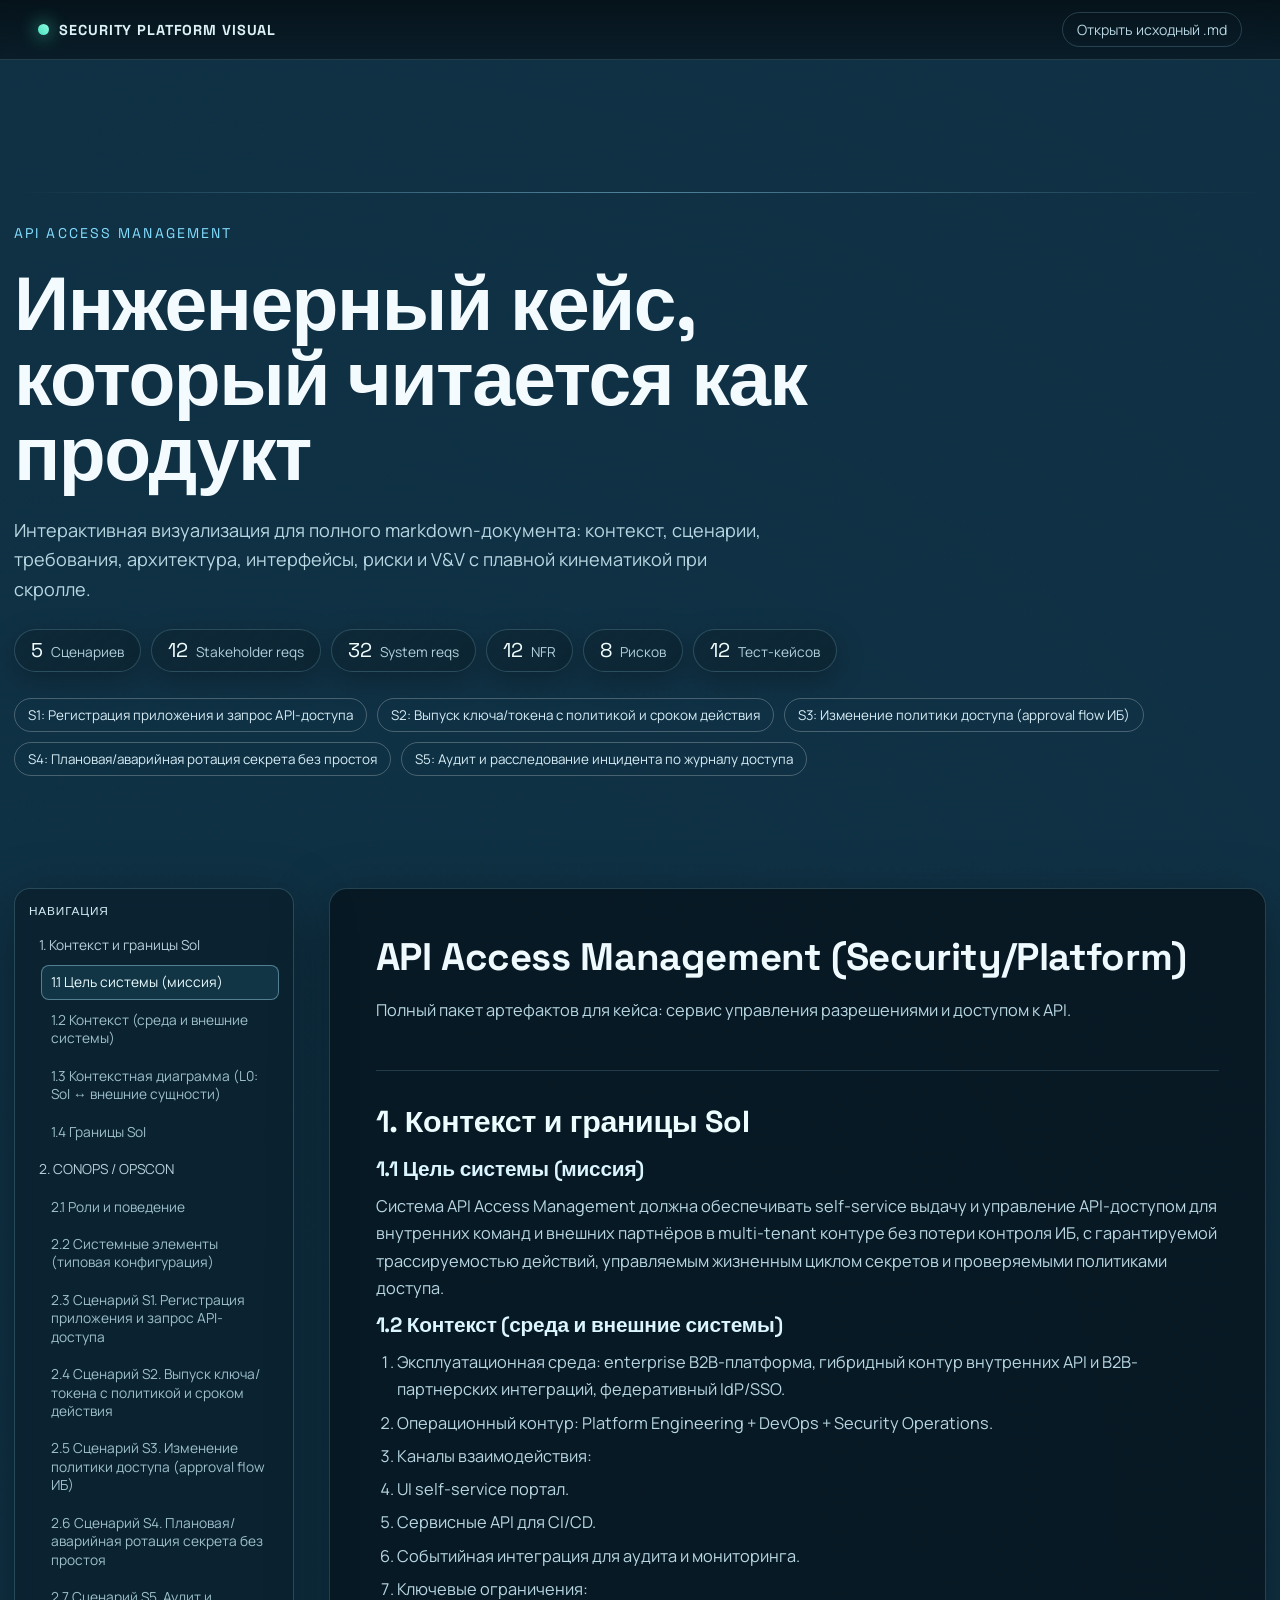
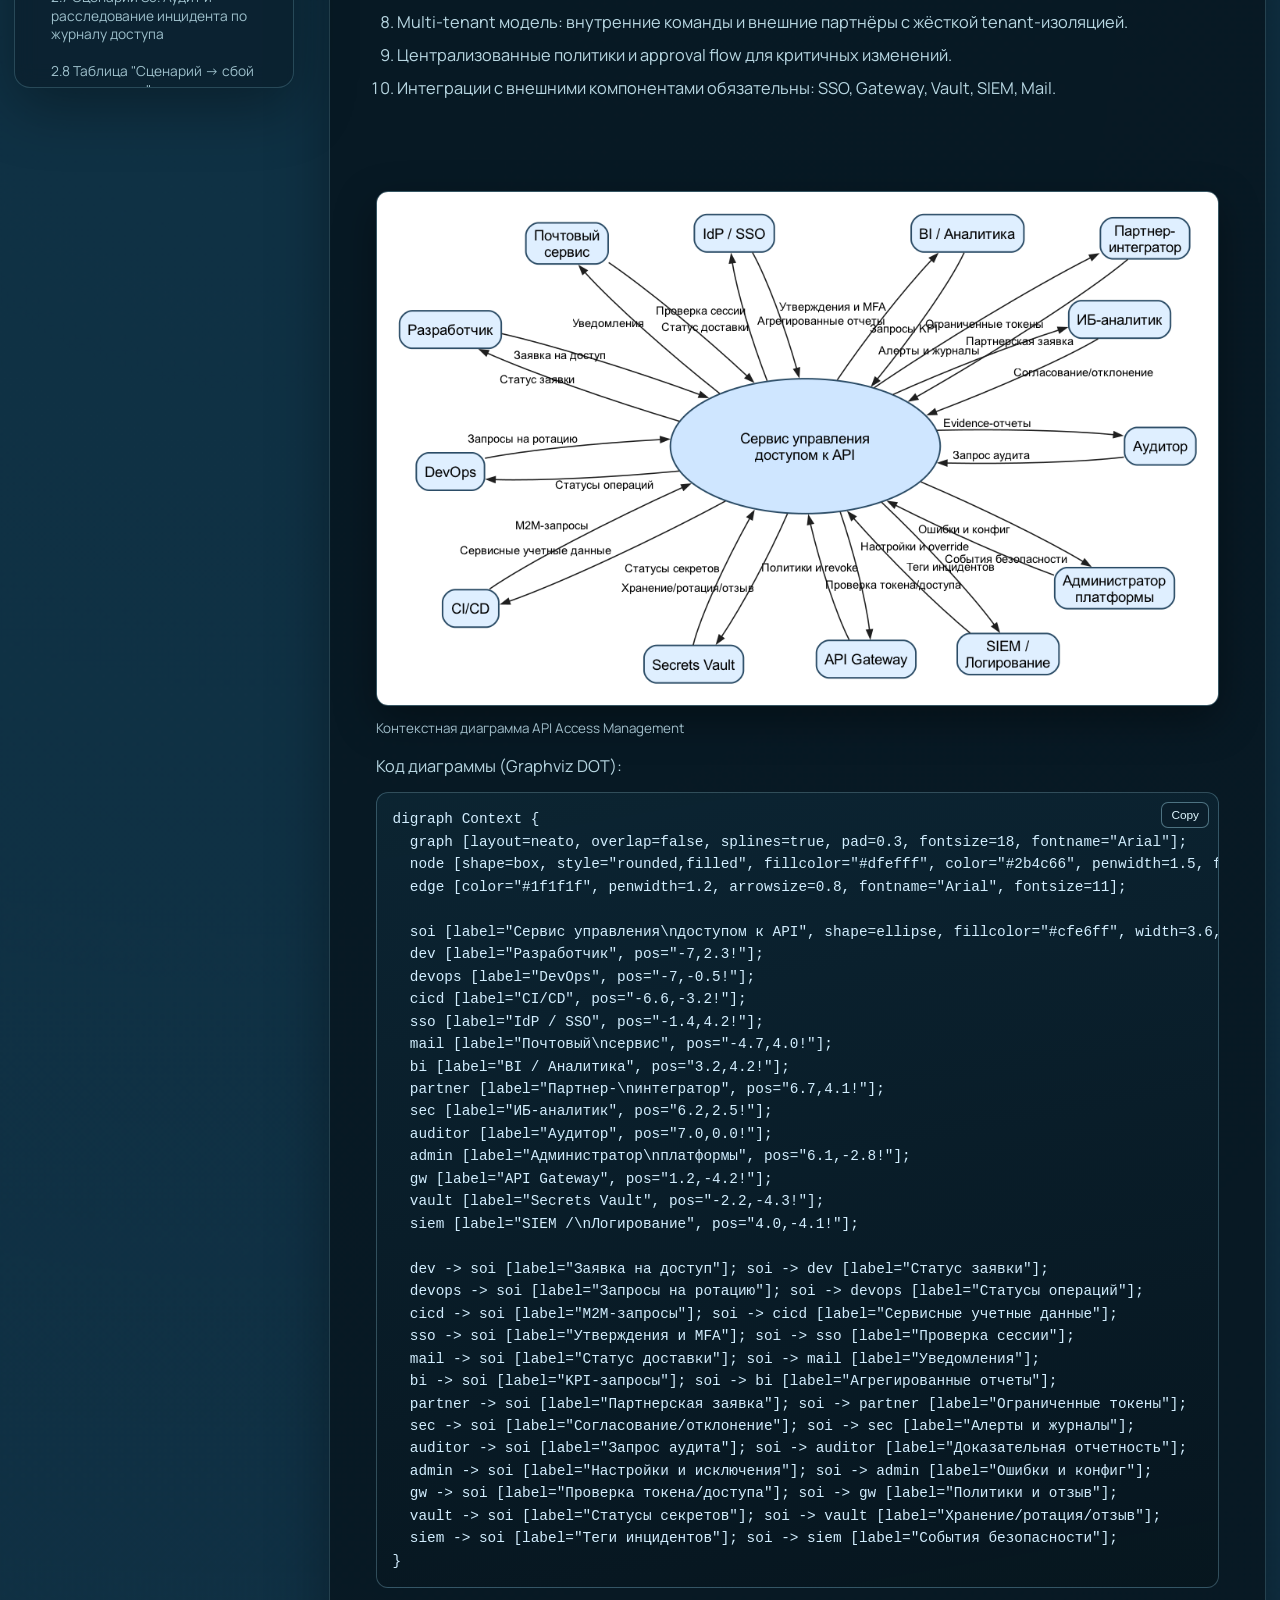
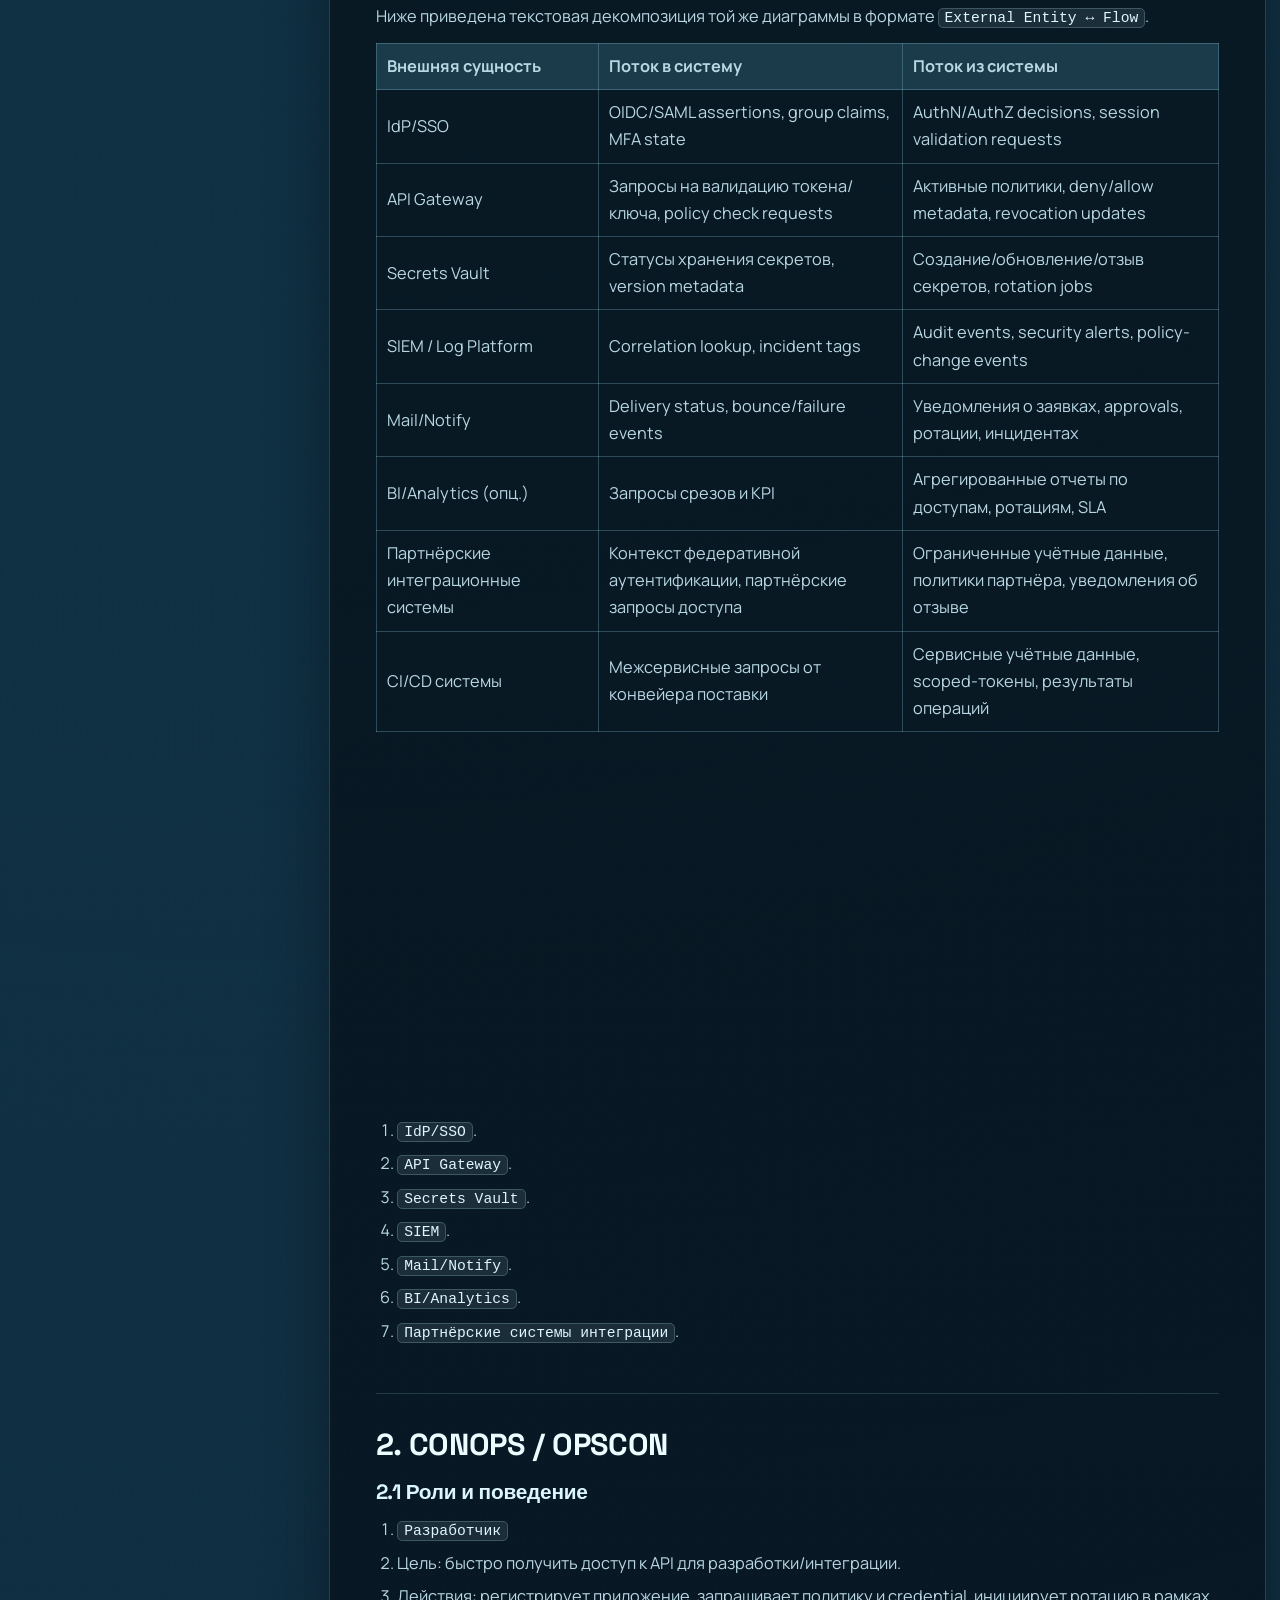
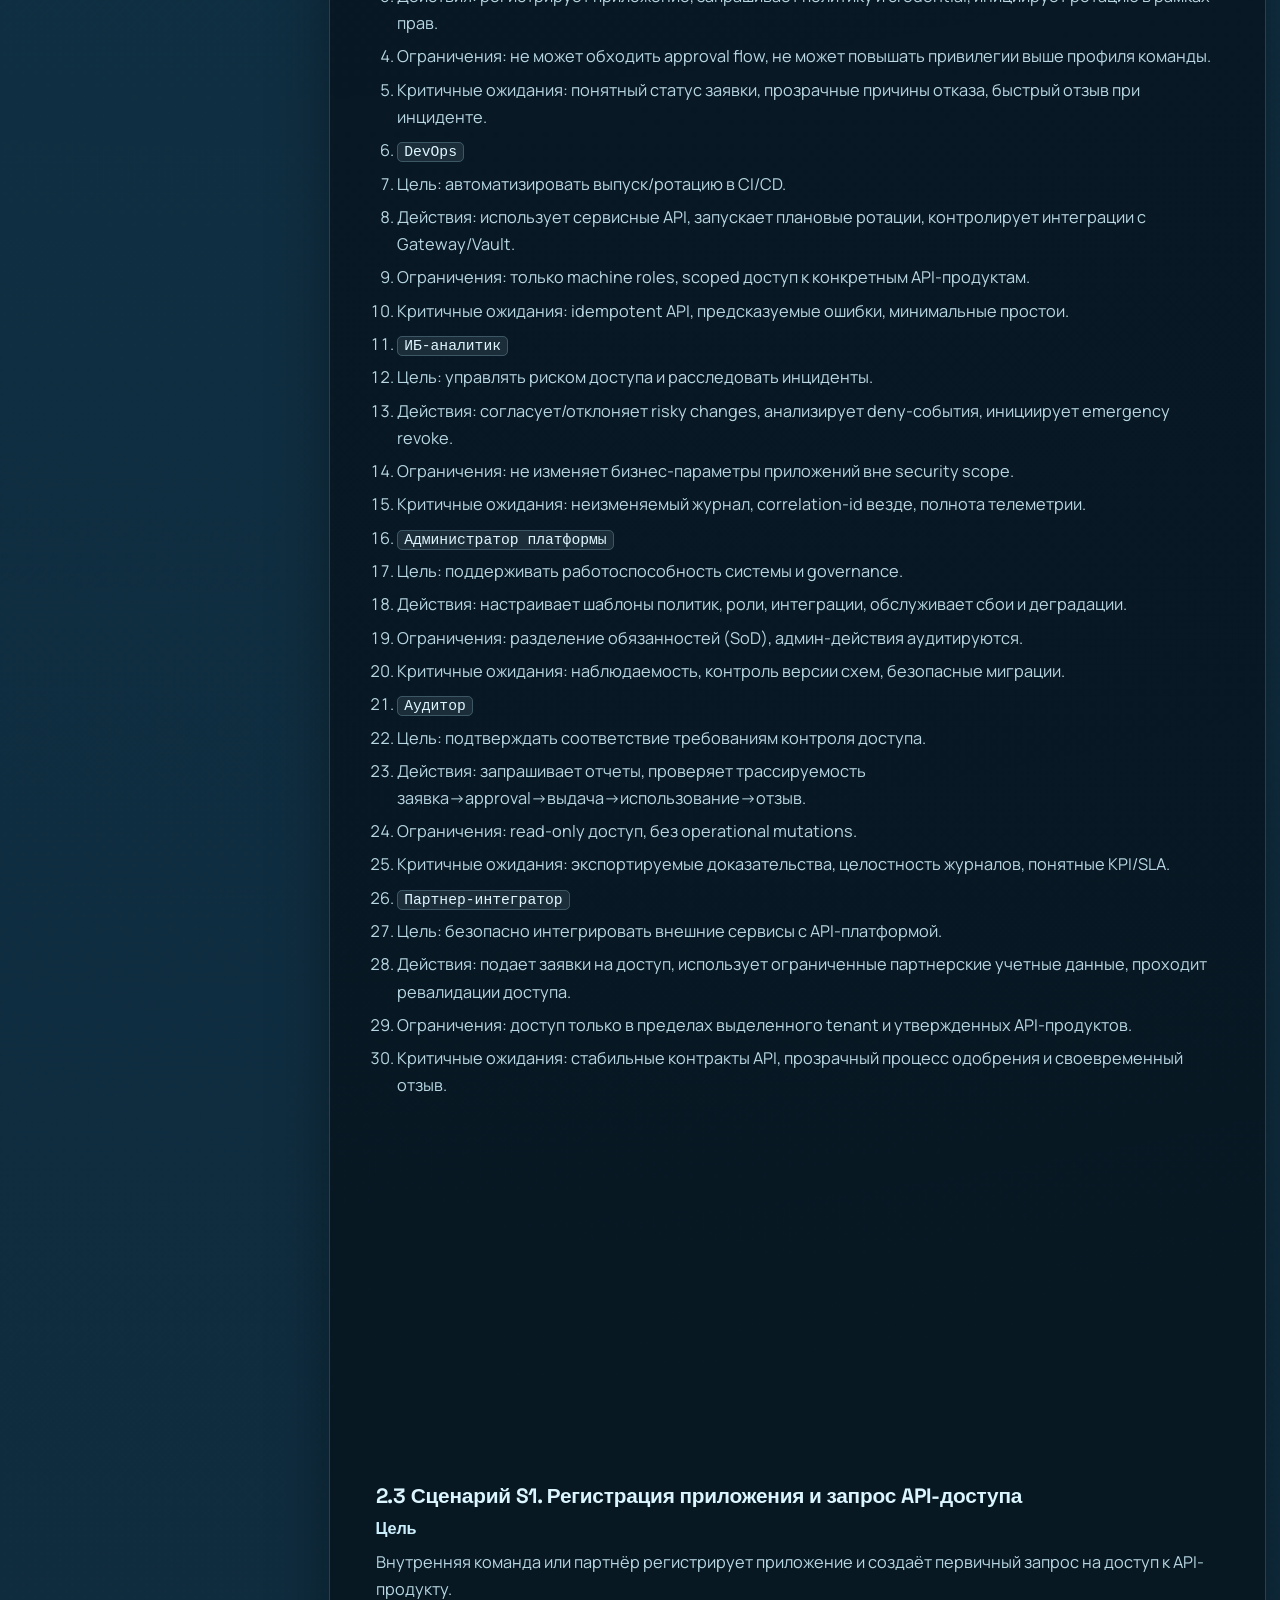
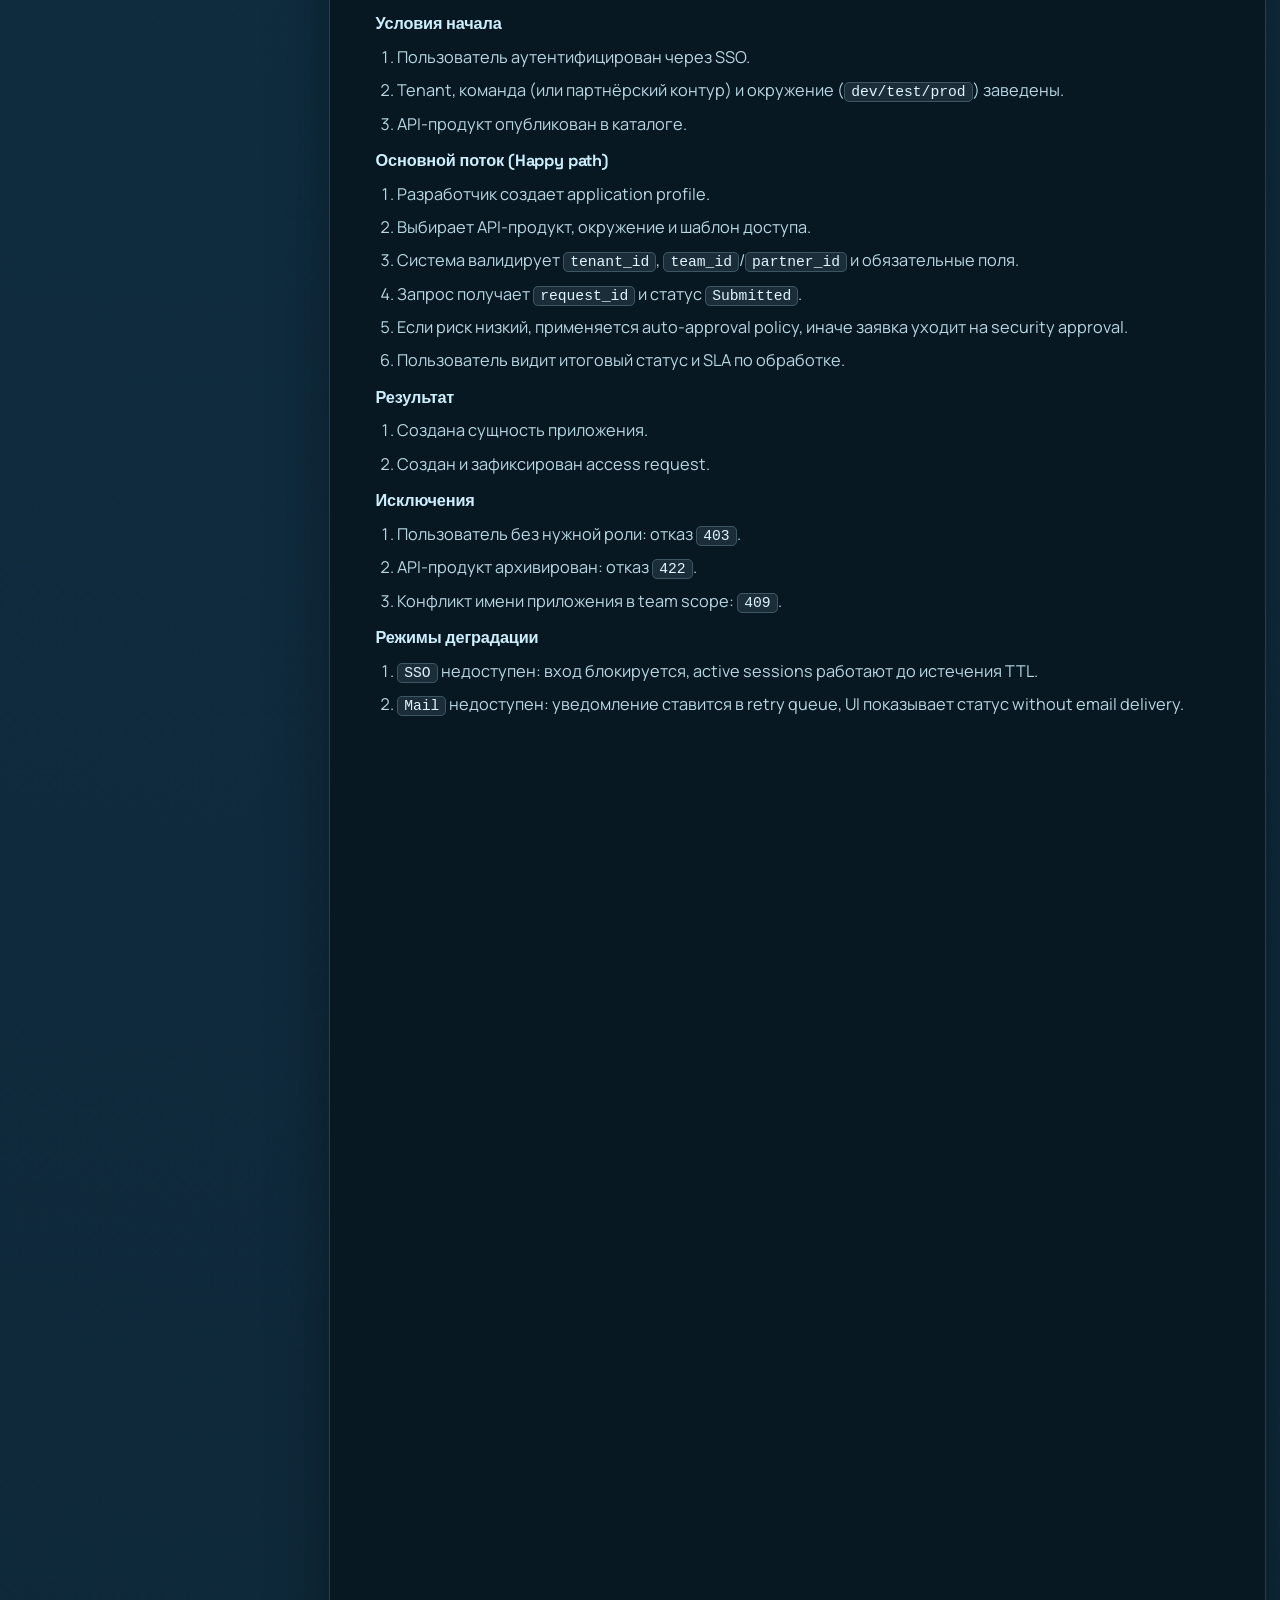
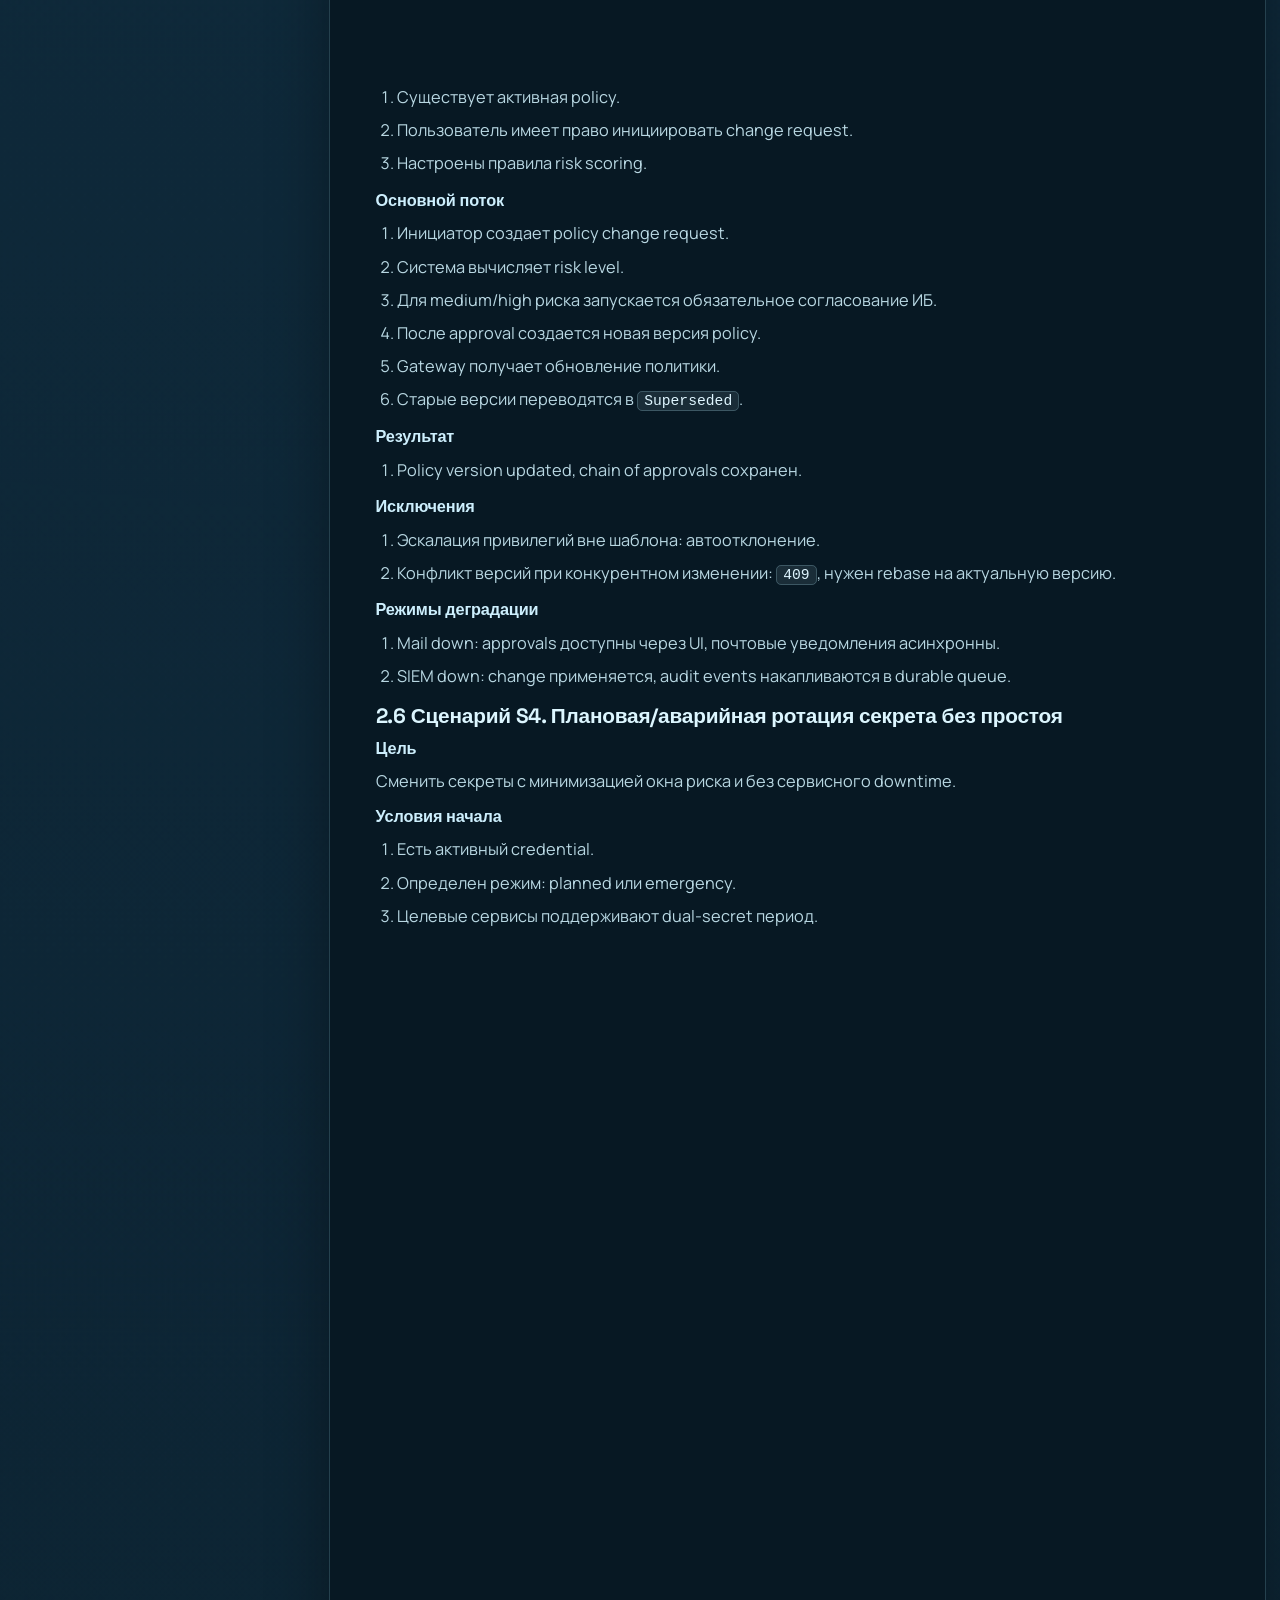
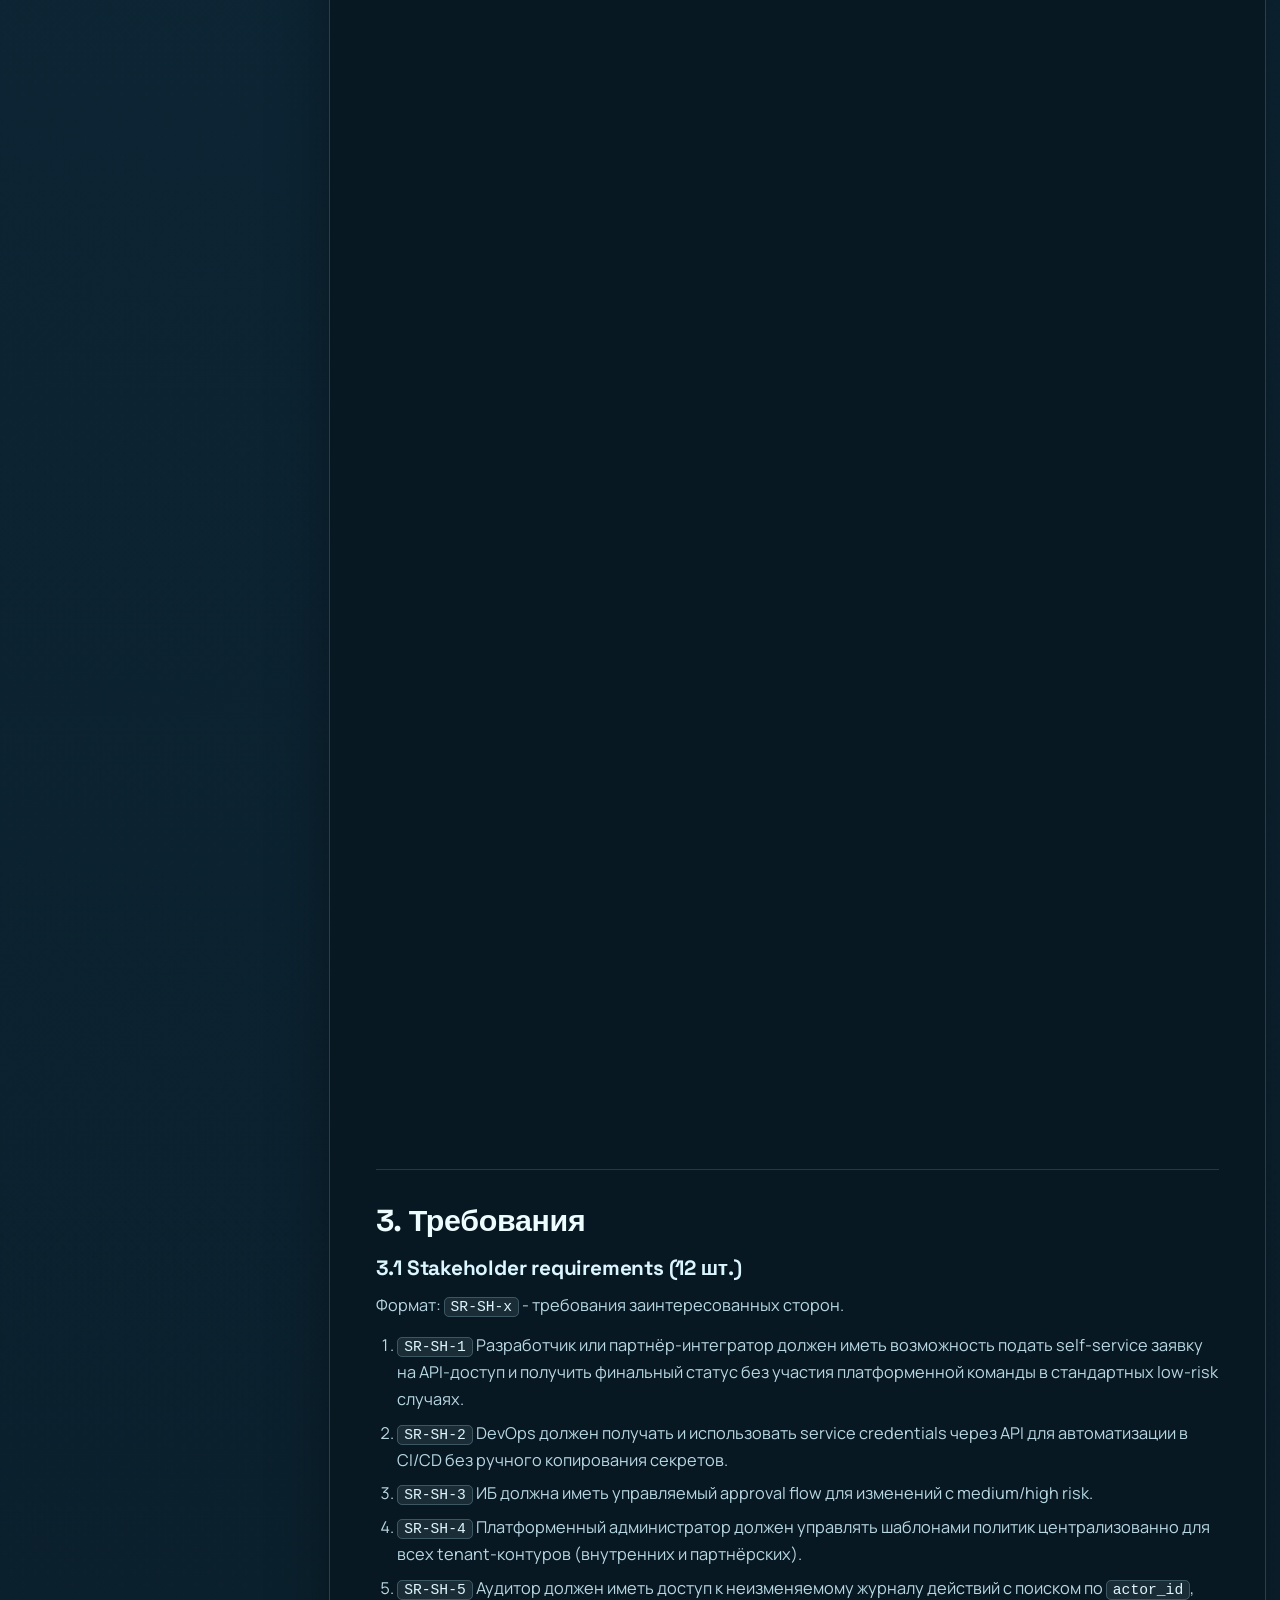
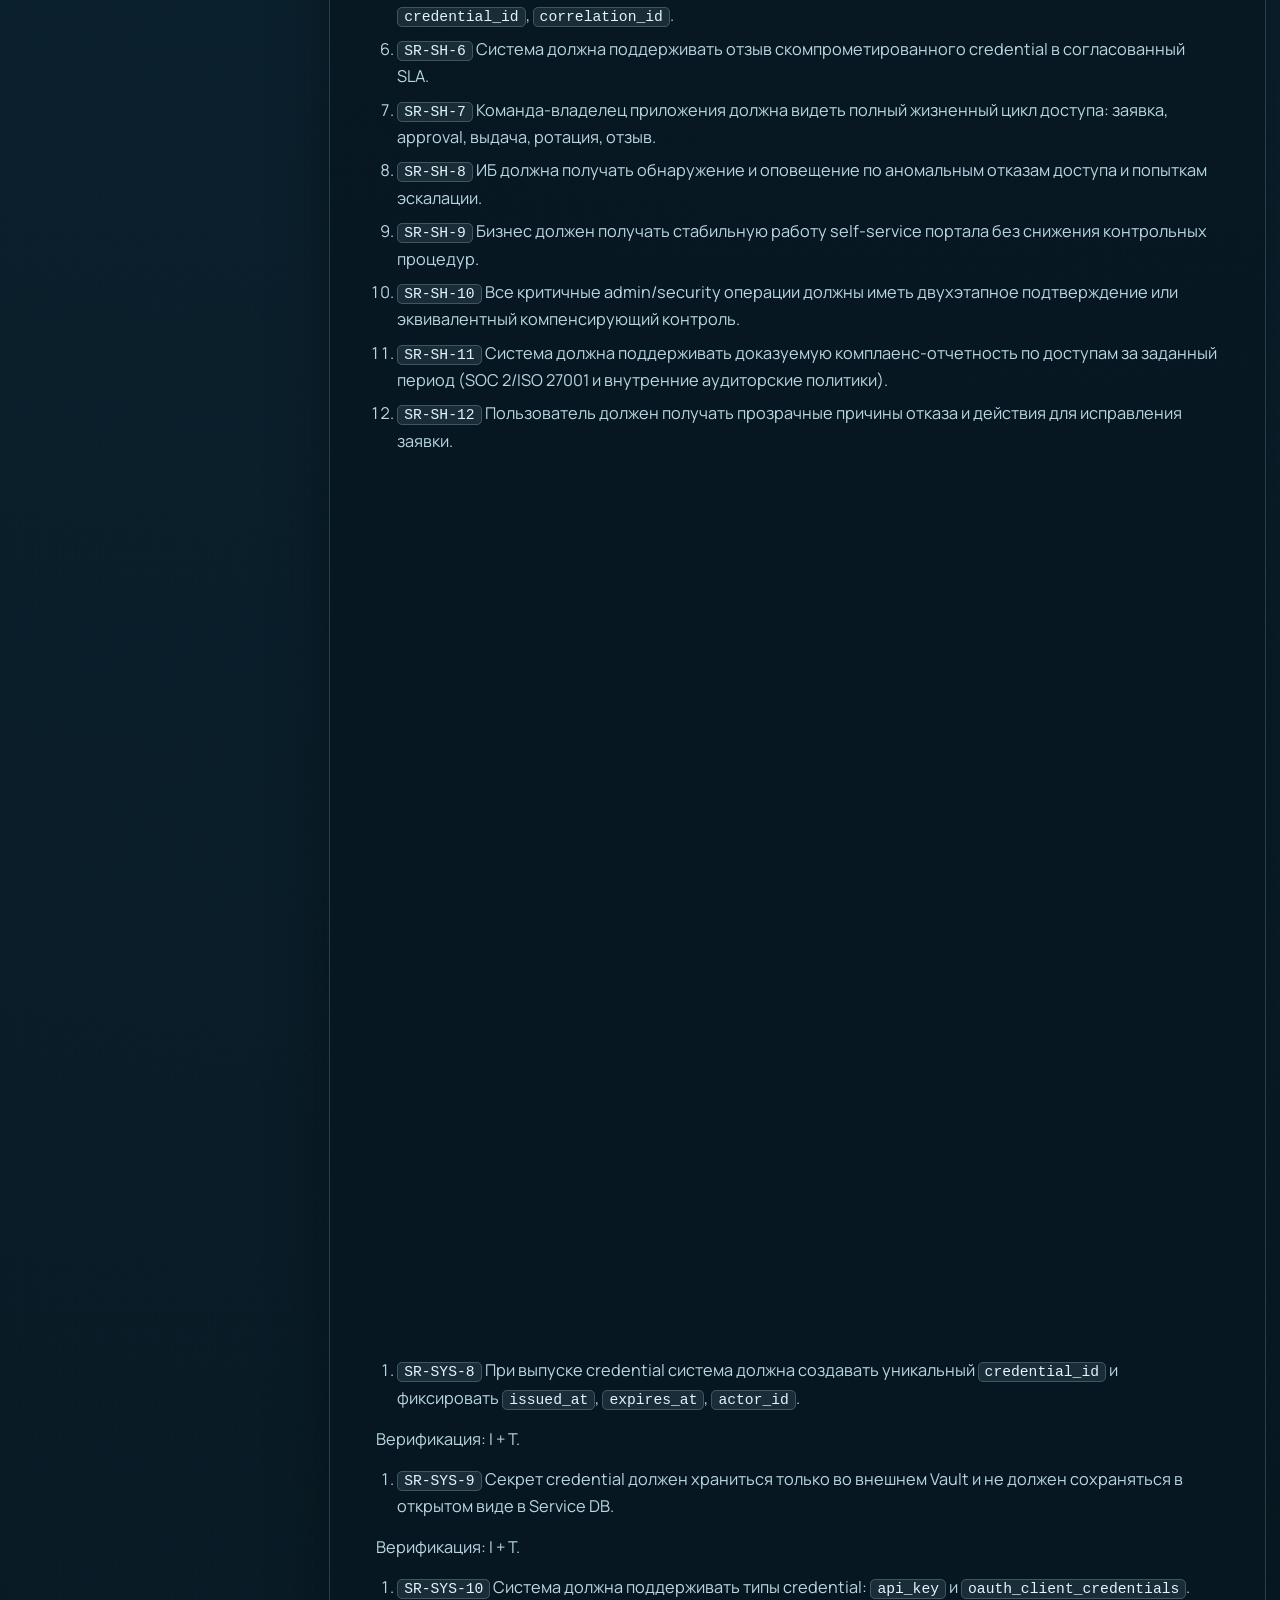
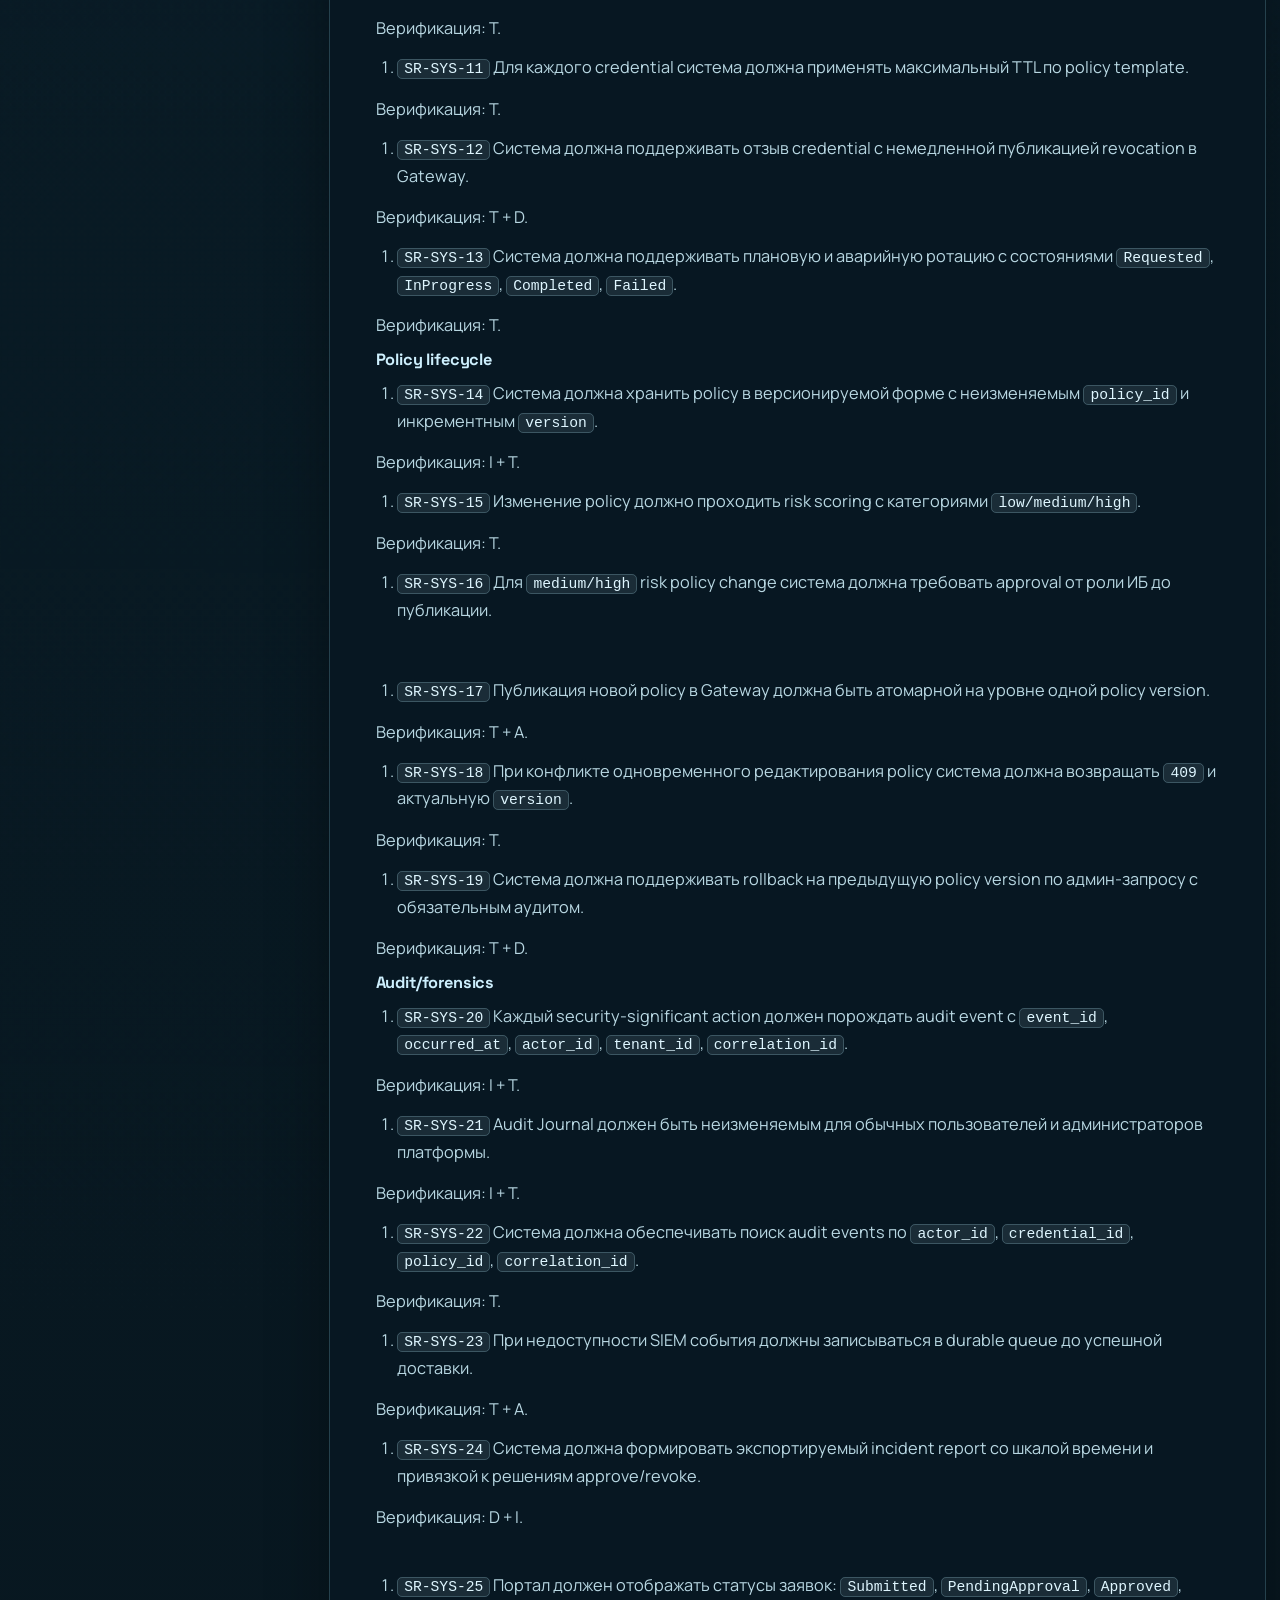
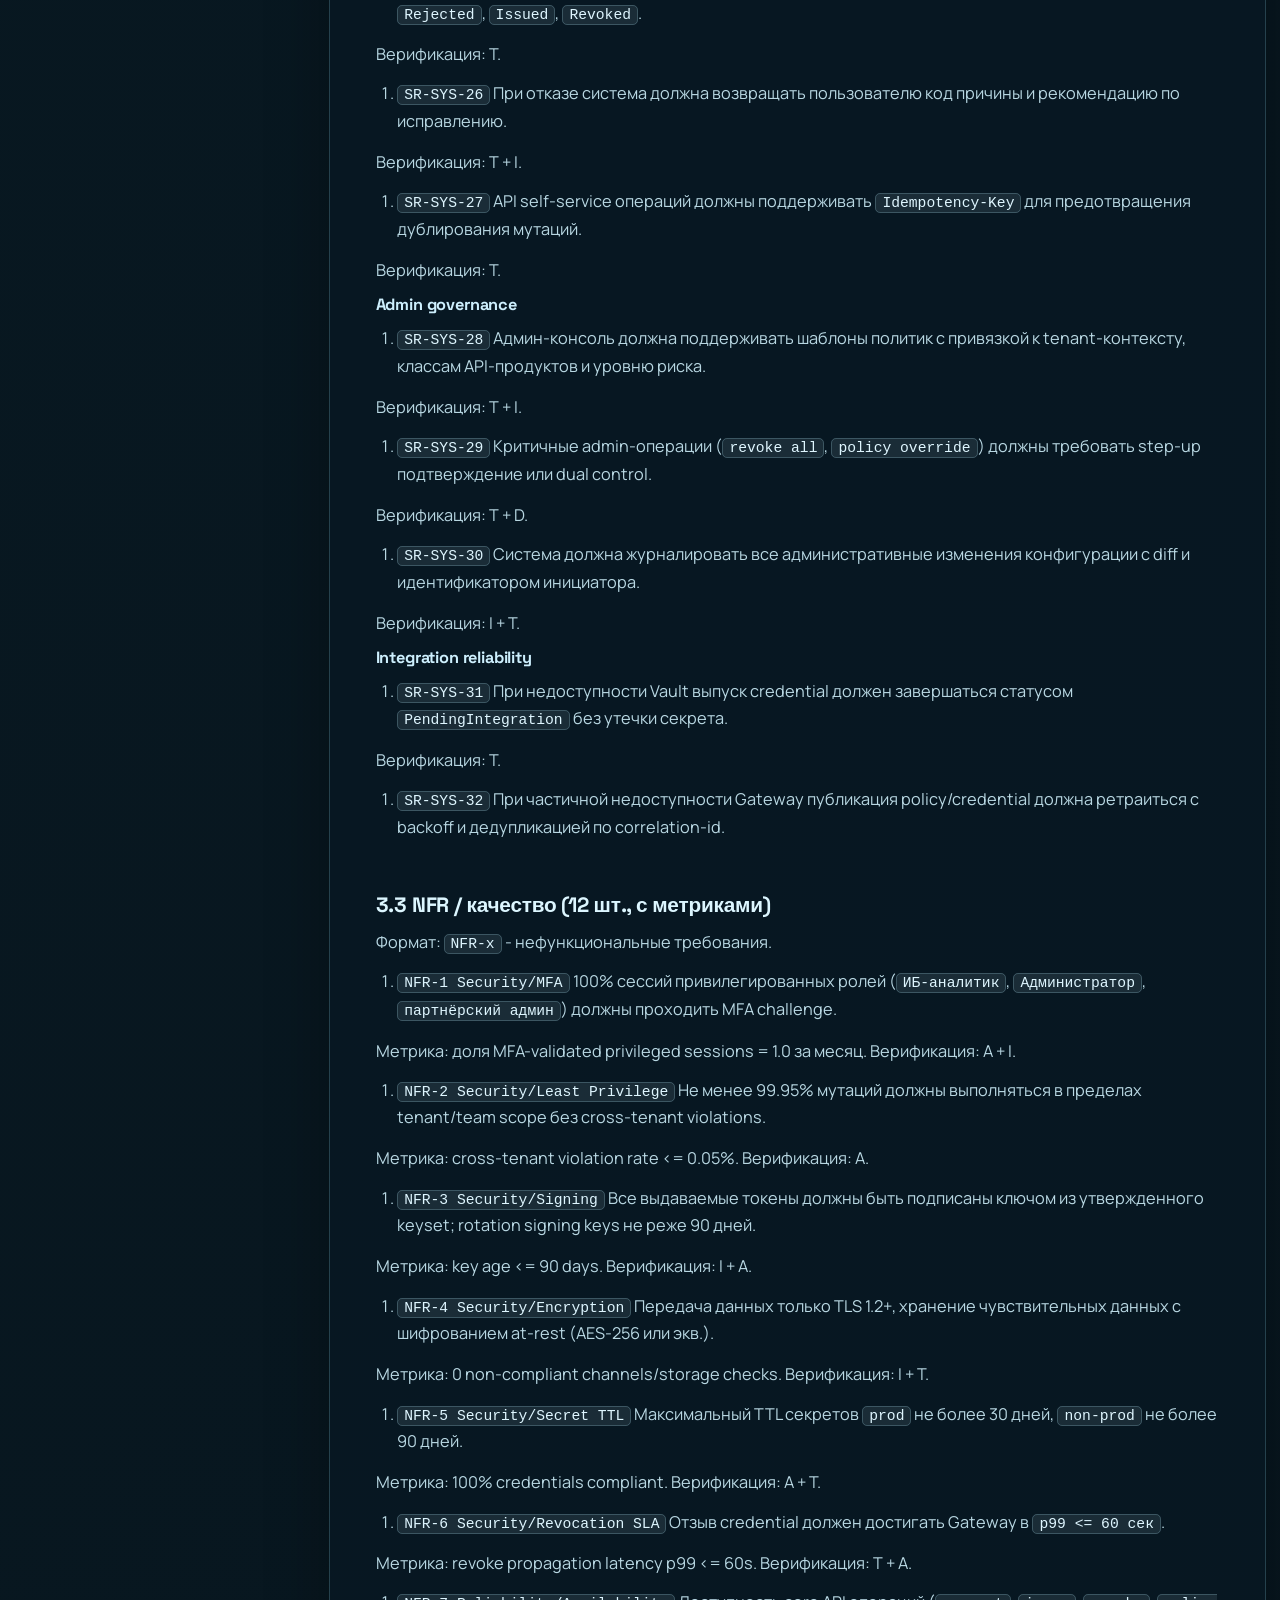
==== visualization/index.html @ db6e8b6d "Add animated visualization page" ====
<!doctype html>
<html lang="ru">
  <head>
    <meta charset="UTF-8" />
    <meta name="viewport" content="width=device-width, initial-scale=1.0" />
    <title>API Access Management - Visual Case</title>
    <meta
      name="description"
      content="Визуальная интерактивная версия кейса API Access Management с анимациями и структурированной навигацией."
    />
    <link rel="preconnect" href="https://fonts.googleapis.com" />
    <link rel="preconnect" href="https://fonts.gstatic.com" crossorigin />
    <link
      href="https://fonts.googleapis.com/css2?family=Manrope:wght@400;500;700;800&family=Space+Grotesk:wght@500;700&display=swap"
      rel="stylesheet"
    />
    <link rel="stylesheet" href="./styles.css" />
  </head>
  <body>
    <div class="ambient ambient-a" aria-hidden="true"></div>
    <div class="ambient ambient-b" aria-hidden="true"></div>
    <div class="grain" aria-hidden="true"></div>

    <header class="topbar">
      <div class="topbar-brand">
        <span class="brand-dot"></span>
        <span class="brand-label">Security Platform Visual</span>
      </div>
      <a class="topbar-link" href="../API_Access_Management_Case.md" target="_blank" rel="noreferrer">Открыть исходный .md</a>
    </header>

    <div class="progress-wrap" aria-hidden="true">
      <div id="scroll-progress"></div>
    </div>

    <main>
      <section class="hero">
        <p class="hero-eyebrow">API Access Management</p>
        <h1>Инженерный кейс, который читается как продукт</h1>
        <p class="hero-copy">
          Интерактивная визуализация для полного markdown-документа: контекст, сценарии, требования, архитектура,
          интерфейсы, риски и V&V с плавной кинематикой при скролле.
        </p>
        <div id="metric-strip" class="metric-strip" aria-label="Метрики кейса"></div>
        <div id="scenario-rail" class="scenario-rail" aria-label="Сценарии"></div>
      </section>

      <section class="layout">
        <aside class="toc" aria-label="Оглавление">
          <p class="toc-title">Навигация</p>
          <nav id="toc-items"></nav>
        </aside>
        <article id="doc-content" class="doc-content" aria-live="polite">
          <p class="loading">Загружаю и визуализирую markdown...</p>
        </article>
      </section>
    </main>

    <button id="to-top" class="to-top" type="button" aria-label="Наверх">Наверх</button>

    <script src="./case-markdown.js"></script>
    <script src="./app.js"></script>
  </body>
</html>
---- visualization/styles.css ----
:root {
  --bg: #071219;
  --bg-soft: #0d1f2c;
  --surface: rgba(11, 30, 42, 0.72);
  --surface-strong: rgba(8, 24, 34, 0.94);
  --line: rgba(147, 212, 230, 0.22);
  --line-strong: rgba(147, 212, 230, 0.45);
  --text: #f4fbff;
  --text-soft: #b8d7e2;
  --accent: #45e1bd;
  --accent-warm: #ff9f5a;
  --danger: #ff7878;
  --radius: 16px;
  --shadow: 0 18px 60px rgba(0, 0, 0, 0.35);
}

* {
  box-sizing: border-box;
}

html,
body {
  margin: 0;
  min-height: 100%;
  color: var(--text);
  background: radial-gradient(circle at 20% 5%, #0f3144 0%, transparent 42%),
    radial-gradient(circle at 78% 2%, #17324b 0%, transparent 40%),
    linear-gradient(135deg, #061017, #081821 40%, #071119 100%);
  font-family: "Manrope", sans-serif;
  scroll-behavior: smooth;
}

body {
  position: relative;
  overflow-x: hidden;
}

a {
  color: inherit;
}

.ambient {
  position: fixed;
  border-radius: 50%;
  filter: blur(65px);
  pointer-events: none;
  z-index: -3;
  opacity: 0.7;
}

.ambient-a {
  width: 42vw;
  height: 42vw;
  min-width: 320px;
  min-height: 320px;
  background: #2f7ea0;
  top: -12vw;
  left: -10vw;
  animation: driftA 17s ease-in-out infinite alternate;
}

.ambient-b {
  width: 38vw;
  height: 38vw;
  min-width: 280px;
  min-height: 280px;
  background: #1f8a78;
  right: -8vw;
  bottom: -14vw;
  animation: driftB 22s ease-in-out infinite alternate;
}

@keyframes driftA {
  0% {
    transform: translate3d(0, 0, 0) scale(1);
  }
  100% {
    transform: translate3d(10vw, 4vh, 0) scale(1.2);
  }
}

@keyframes driftB {
  0% {
    transform: translate3d(0, 0, 0) scale(1.02);
  }
  100% {
    transform: translate3d(-7vw, -5vh, 0) scale(1.24);
  }
}

.grain {
  position: fixed;
  inset: 0;
  background-image: radial-gradient(rgba(255, 255, 255, 0.055) 0.7px, transparent 0.7px);
  background-size: 4px 4px;
  opacity: 0.26;
  mix-blend-mode: soft-light;
  pointer-events: none;
  z-index: -1;
}

.topbar {
  position: sticky;
  top: 0;
  z-index: 20;
  display: flex;
  align-items: center;
  justify-content: space-between;
  gap: 12px;
  padding: 12px clamp(16px, 3vw, 40px);
  backdrop-filter: blur(10px);
  background: linear-gradient(180deg, rgba(5, 15, 21, 0.88), rgba(5, 15, 21, 0.58));
  border-bottom: 1px solid var(--line);
}

.topbar-brand {
  display: flex;
  align-items: center;
  gap: 10px;
  min-width: 0;
}

.brand-dot {
  width: 11px;
  height: 11px;
  border-radius: 999px;
  background: linear-gradient(45deg, var(--accent), #94fce2);
  box-shadow: 0 0 18px rgba(69, 225, 189, 0.95);
}

.brand-label {
  font-family: "Space Grotesk", sans-serif;
  font-weight: 700;
  letter-spacing: 0.06em;
  text-transform: uppercase;
  color: #dcf2f7;
  font-size: 0.9rem;
}

.topbar-link {
  font-size: 0.88rem;
  color: var(--text-soft);
  text-decoration: none;
  border: 1px solid var(--line);
  border-radius: 999px;
  padding: 7px 14px;
  transition: border-color 160ms ease, color 160ms ease, transform 160ms ease;
}

.topbar-link:hover {
  border-color: var(--line-strong);
  color: #e7f8ff;
  transform: translateY(-1px);
}

.progress-wrap {
  position: fixed;
  top: 0;
  left: 0;
  width: 100%;
  height: 3px;
  z-index: 40;
}

#scroll-progress {
  width: 0;
  height: 100%;
  background: linear-gradient(90deg, #62d8ff, var(--accent), var(--accent-warm));
  box-shadow: 0 0 16px rgba(69, 225, 189, 0.6);
  transition: width 80ms linear;
}

main {
  width: min(1320px, calc(100% - 28px));
  margin: 0 auto;
  padding-bottom: 110px;
}

.hero {
  position: relative;
  min-height: min(92vh, 940px);
  display: grid;
  align-content: center;
  gap: 24px;
  padding: clamp(56px, 9vw, 108px) 0 56px;
}

.hero::after {
  content: "";
  position: absolute;
  inset: 16% 0 auto;
  height: 1px;
  background: linear-gradient(90deg, transparent, rgba(133, 201, 227, 0.55), transparent);
}

.hero-eyebrow {
  margin: 0;
  font-family: "Space Grotesk", sans-serif;
  letter-spacing: 0.15em;
  text-transform: uppercase;
  color: #83ddff;
  font-size: 0.88rem;
  opacity: 0;
  transform: translateY(24px);
  animation: riseIn 0.6s ease 0.06s forwards;
}

.hero h1 {
  margin: 0;
  max-width: 19ch;
  font-family: "Space Grotesk", sans-serif;
  font-size: clamp(2.3rem, 6vw, 5.4rem);
  line-height: 0.98;
  letter-spacing: -0.02em;
  opacity: 0;
  transform: translateY(26px);
  animation: riseIn 0.75s cubic-bezier(0.2, 0.75, 0.2, 1) 0.12s forwards;
}

.hero-copy {
  margin: 0;
  max-width: 68ch;
  color: var(--text-soft);
  line-height: 1.65;
  font-size: clamp(1rem, 1.9vw, 1.13rem);
  opacity: 0;
  transform: translateY(20px);
  animation: riseIn 0.7s ease 0.22s forwards;
}

@keyframes riseIn {
  to {
    opacity: 1;
    transform: translateY(0);
  }
}

.metric-strip {
  display: flex;
  flex-wrap: wrap;
  gap: 10px;
  opacity: 0;
  transform: translateY(16px);
  animation: riseIn 0.6s ease 0.34s forwards;
}

.metric {
  display: flex;
  align-items: baseline;
  gap: 8px;
  background: linear-gradient(140deg, rgba(13, 37, 51, 0.72), rgba(11, 29, 39, 0.55));
  border: 1px solid var(--line);
  border-radius: 999px;
  padding: 10px 16px;
  box-shadow: 0 8px 28px rgba(0, 0, 0, 0.25);
}

.metric-value {
  font-family: "Space Grotesk", sans-serif;
  font-size: 1.25rem;
  line-height: 1;
  color: #f1ffff;
}

.metric-label {
  font-size: 0.86rem;
  color: #b2d0dc;
}

.scenario-rail {
  display: flex;
  flex-wrap: wrap;
  gap: 10px;
  margin-top: 2px;
  opacity: 0;
  transform: translateY(15px);
  animation: riseIn 0.65s ease 0.44s forwards;
}

.scenario-pill {
  text-decoration: none;
  border: 1px solid rgba(255, 255, 255, 0.24);
  border-radius: 999px;
  padding: 7px 13px;
  color: #d6edf6;
  font-size: 0.84rem;
  transition: transform 180ms ease, border-color 180ms ease, background 180ms ease;
}

.scenario-pill:hover {
  transform: translateY(-2px);
  border-color: rgba(148, 232, 255, 0.55);
  background: rgba(74, 168, 196, 0.2);
}

.layout {
  display: grid;
  grid-template-columns: 280px minmax(0, 1fr);
  gap: clamp(20px, 2.7vw, 36px);
}

.toc {
  position: sticky;
  top: 88px;
  height: fit-content;
  max-height: calc(100vh - 100px);
  overflow: auto;
  padding: 14px 14px 16px;
  border: 1px solid var(--line);
  border-radius: var(--radius);
  background: var(--surface);
  backdrop-filter: blur(11px);
  box-shadow: var(--shadow);
}

.toc::-webkit-scrollbar {
  width: 8px;
}

.toc::-webkit-scrollbar-thumb {
  background: rgba(146, 210, 230, 0.3);
  border-radius: 999px;
}

.toc-title {
  margin: 0 0 10px;
  color: #d4edf5;
  font-family: "Space Grotesk", sans-serif;
  letter-spacing: 0.07em;
  text-transform: uppercase;
  font-size: 0.74rem;
}

#toc-items {
  display: flex;
  flex-direction: column;
  gap: 3px;
}

.toc-link {
  display: block;
  text-decoration: none;
  color: #b7d1db;
  border-radius: 8px;
  padding: 7px 9px;
  line-height: 1.34;
  font-size: 0.86rem;
  border: 1px solid transparent;
  transition: color 140ms ease, background 140ms ease, border-color 140ms ease;
}

.toc-link.depth-3 {
  margin-left: 12px;
  color: #9ec0cc;
}

.toc-link:hover,
.toc-link.active {
  color: #ebfcff;
  border-color: rgba(167, 224, 241, 0.44);
  background: rgba(43, 113, 137, 0.25);
}

.doc-content {
  border: 1px solid var(--line);
  border-radius: calc(var(--radius) + 2px);
  background: var(--surface-strong);
  padding: clamp(18px, 4vw, 46px);
  box-shadow: var(--shadow);
}

.loading {
  margin: 0;
  color: var(--text-soft);
}

.doc-section {
  margin: 0;
  padding: clamp(18px, 3vw, 34px) 0;
  border-top: 1px solid rgba(138, 196, 217, 0.2);
}

.doc-section:first-child {
  border-top: 0;
  padding-top: 0;
}

.doc-content h1,
.doc-content h2,
.doc-content h3,
.doc-content h4 {
  font-family: "Space Grotesk", sans-serif;
  line-height: 1.15;
  letter-spacing: -0.01em;
  margin-top: 0;
  scroll-margin-top: 88px;
}

.doc-content h1 {
  font-size: clamp(1.7rem, 3.4vw, 2.4rem);
  margin-bottom: 18px;
  color: #effaff;
}

.doc-content h2 {
  font-size: clamp(1.38rem, 2.5vw, 1.9rem);
  margin-bottom: 18px;
  color: #edfdff;
}

.doc-content h3 {
  font-size: clamp(1.08rem, 1.75vw, 1.3rem);
  margin-bottom: 11px;
  color: #dcf6ff;
}

.doc-content h4 {
  font-size: 1.02rem;
  margin-bottom: 10px;
  color: #cdeffd;
}

.doc-content p,
.doc-content li,
.doc-content td,
.doc-content th {
  color: var(--text-soft);
  font-size: clamp(0.96rem, 1.28vw, 1.02rem);
  line-height: 1.67;
}

.doc-content p {
  margin: 0 0 12px;
}

.doc-content ul,
.doc-content ol {
  margin: 0 0 14px;
  padding-left: 1.35rem;
}

.doc-content li {
  margin-bottom: 6px;
}

.doc-content strong {
  color: #f4fdff;
  font-weight: 700;
}

.doc-content hr {
  border: 0;
  border-top: 1px solid rgba(145, 208, 229, 0.24);
  margin: 20px 0;
}

.doc-content blockquote {
  margin: 0 0 16px;
  border-left: 3px solid rgba(163, 222, 240, 0.56);
  background: rgba(30, 72, 92, 0.26);
  border-radius: 10px;
  padding: 12px 14px;
}

.doc-content code {
  background: rgba(191, 228, 240, 0.1);
  border: 1px solid rgba(165, 211, 226, 0.25);
  border-radius: 5px;
  padding: 1px 6px;
  color: #dff6ff;
  font-family: "SFMono-Regular", Menlo, Consolas, "Liberation Mono", monospace;
  font-size: 0.9em;
}

.code-wrap {
  position: relative;
  margin: 0 0 15px;
}

.doc-content pre {
  margin: 0;
  overflow: auto;
  border: 1px solid rgba(151, 211, 230, 0.29);
  border-radius: 12px;
  padding: 15px 16px;
  background: linear-gradient(170deg, rgba(12, 37, 51, 0.95), rgba(7, 22, 31, 0.92));
}

.doc-content pre code {
  background: transparent;
  border: 0;
  padding: 0;
  color: #d2eeff;
  line-height: 1.56;
  font-size: 0.9rem;
}

.copy-btn {
  position: absolute;
  right: 10px;
  top: 10px;
  border: 1px solid rgba(159, 216, 233, 0.45);
  background: rgba(10, 31, 43, 0.7);
  color: #dff7ff;
  border-radius: 7px;
  font-size: 0.74rem;
  padding: 5px 9px;
  cursor: pointer;
}

.copy-btn:hover {
  background: rgba(15, 43, 57, 0.85);
}

.doc-content table {
  width: 100%;
  border-collapse: collapse;
  margin: 0 0 16px;
  display: block;
  overflow-x: auto;
}

.doc-content thead {
  background: rgba(100, 181, 208, 0.22);
}

.doc-content th,
.doc-content td {
  border: 1px solid rgba(144, 205, 224, 0.28);
  padding: 9px 10px;
  text-align: left;
  min-width: 170px;
}

.doc-content figure {
  margin: 0 0 16px;
}

.doc-content img {
  width: min(100%, 900px);
  border-radius: 12px;
  border: 1px solid rgba(157, 218, 237, 0.31);
  box-shadow: 0 14px 40px rgba(0, 0, 0, 0.35);
}

.doc-content figcaption {
  margin-top: 8px;
  color: #9fbcc8;
  font-size: 0.84rem;
}

.reveal {
  opacity: 0;
  transform: translateY(18px);
  transition: opacity 500ms ease, transform 500ms ease;
}

.reveal.visible {
  opacity: 1;
  transform: translateY(0);
}

.to-top {
  position: fixed;
  right: 16px;
  bottom: 20px;
  z-index: 30;
  opacity: 0;
  pointer-events: none;
  border: 1px solid rgba(167, 223, 239, 0.5);
  border-radius: 999px;
  padding: 9px 14px;
  background: rgba(8, 27, 38, 0.76);
  color: #e4f7ff;
  cursor: pointer;
  transition: opacity 180ms ease, transform 180ms ease;
}

.to-top.show {
  opacity: 1;
  pointer-events: auto;
}

.to-top:hover {
  transform: translateY(-2px);
}

@media (max-width: 1080px) {
  .layout {
    grid-template-columns: 1fr;
  }

  .toc {
    position: static;
    max-height: none;
  }

  #toc-items {
    display: grid;
    grid-template-columns: repeat(auto-fit, minmax(220px, 1fr));
    gap: 6px;
  }

  .toc-link.depth-3 {
    margin-left: 0;
  }
}

@media (max-width: 720px) {
  .topbar {
    padding-inline: 12px;
  }

  .brand-label {
    font-size: 0.72rem;
  }

  .topbar-link {
    font-size: 0.77rem;
    padding: 6px 10px;
  }

  .hero {
    min-height: auto;
    padding-top: 36px;
  }

  main {
    width: calc(100% - 14px);
  }

  .doc-content {
    padding: 16px 14px;
  }

  .metric {
    width: 100%;
    justify-content: space-between;
  }

  .scenario-pill {
    width: 100%;
    text-align: center;
  }
}
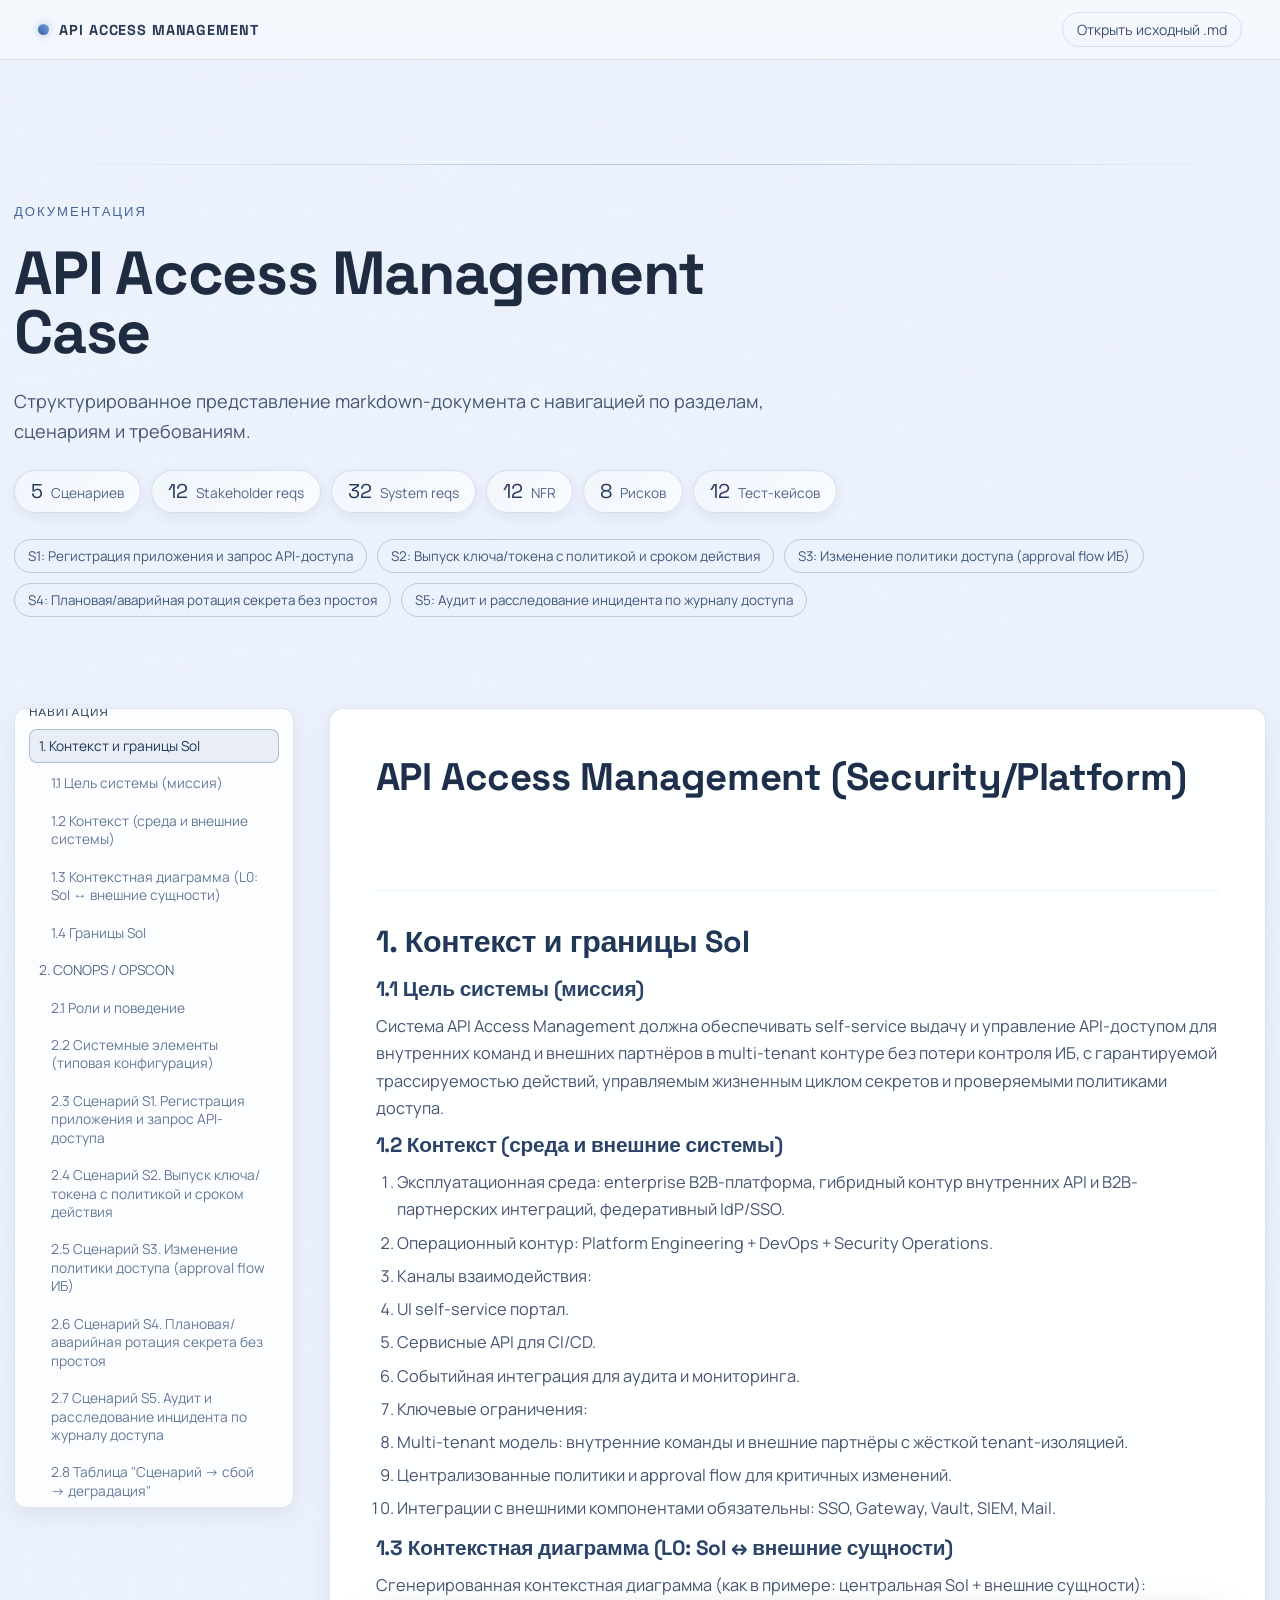
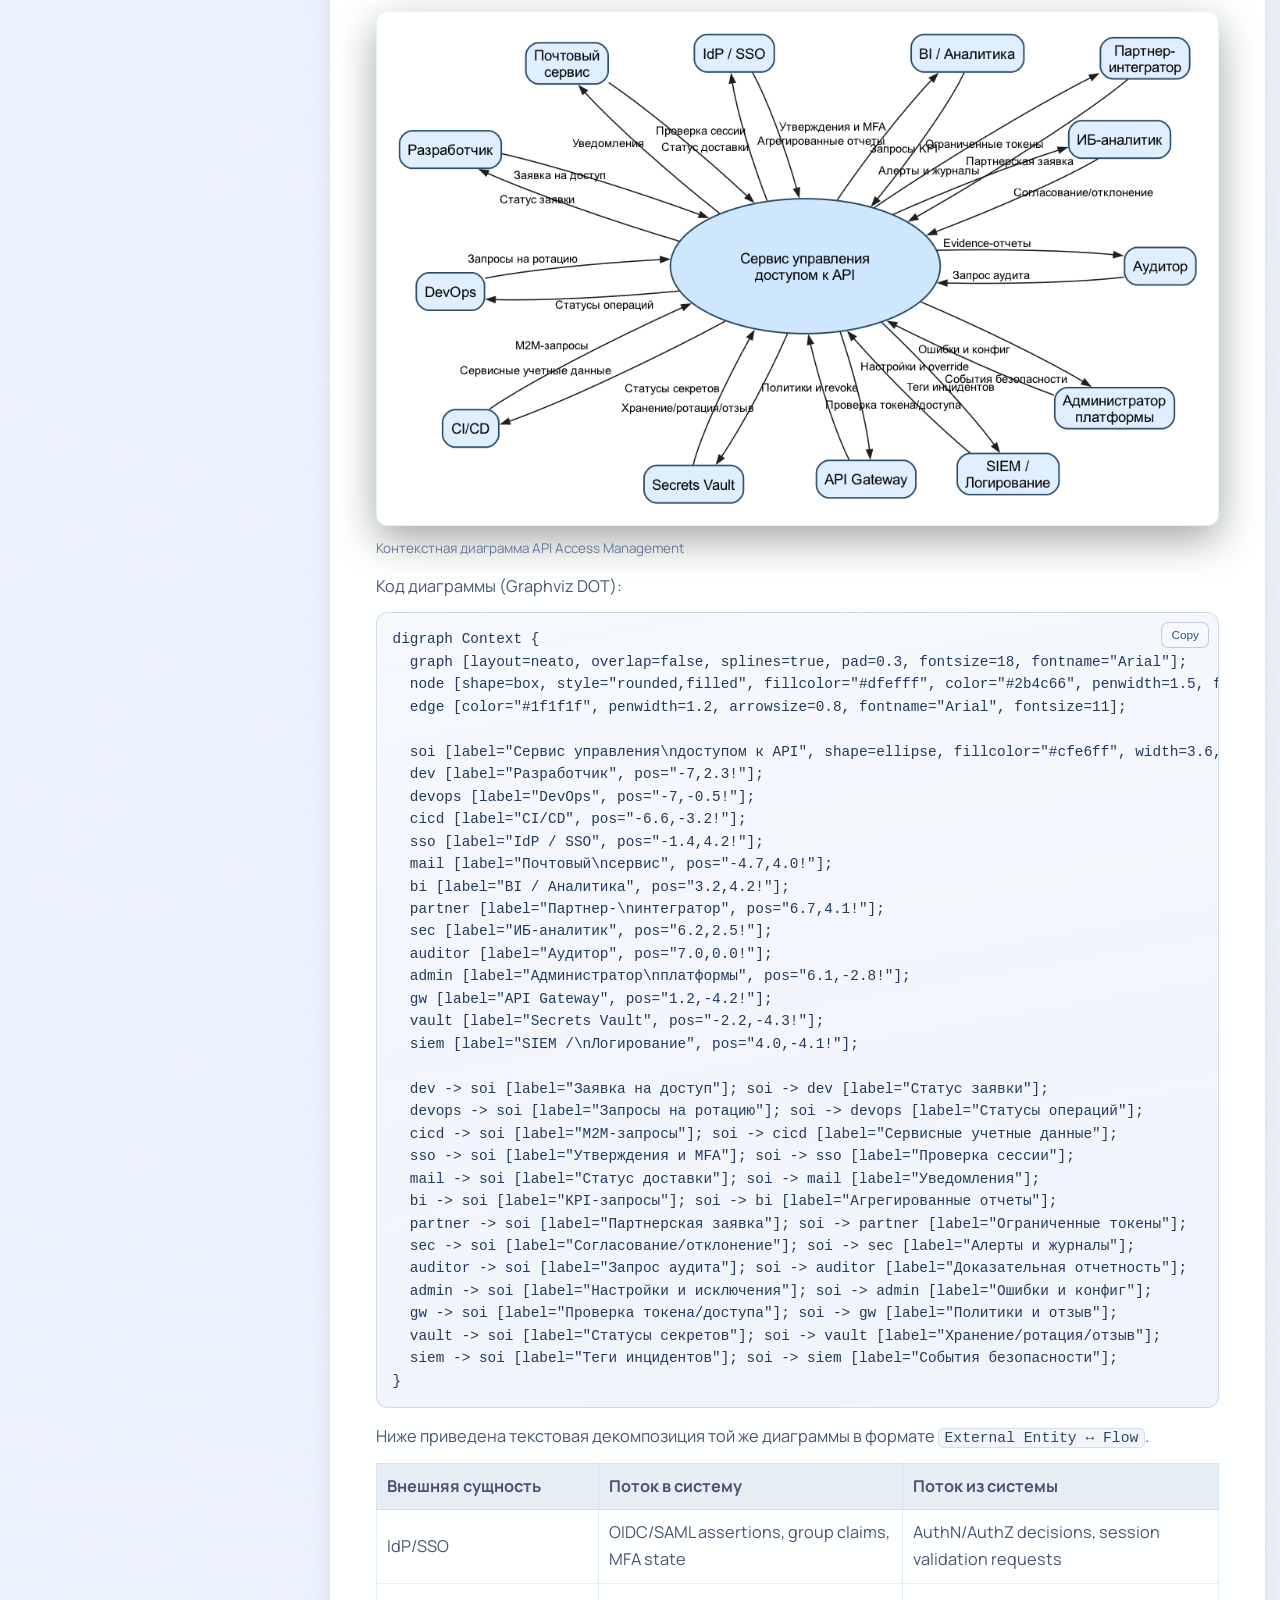
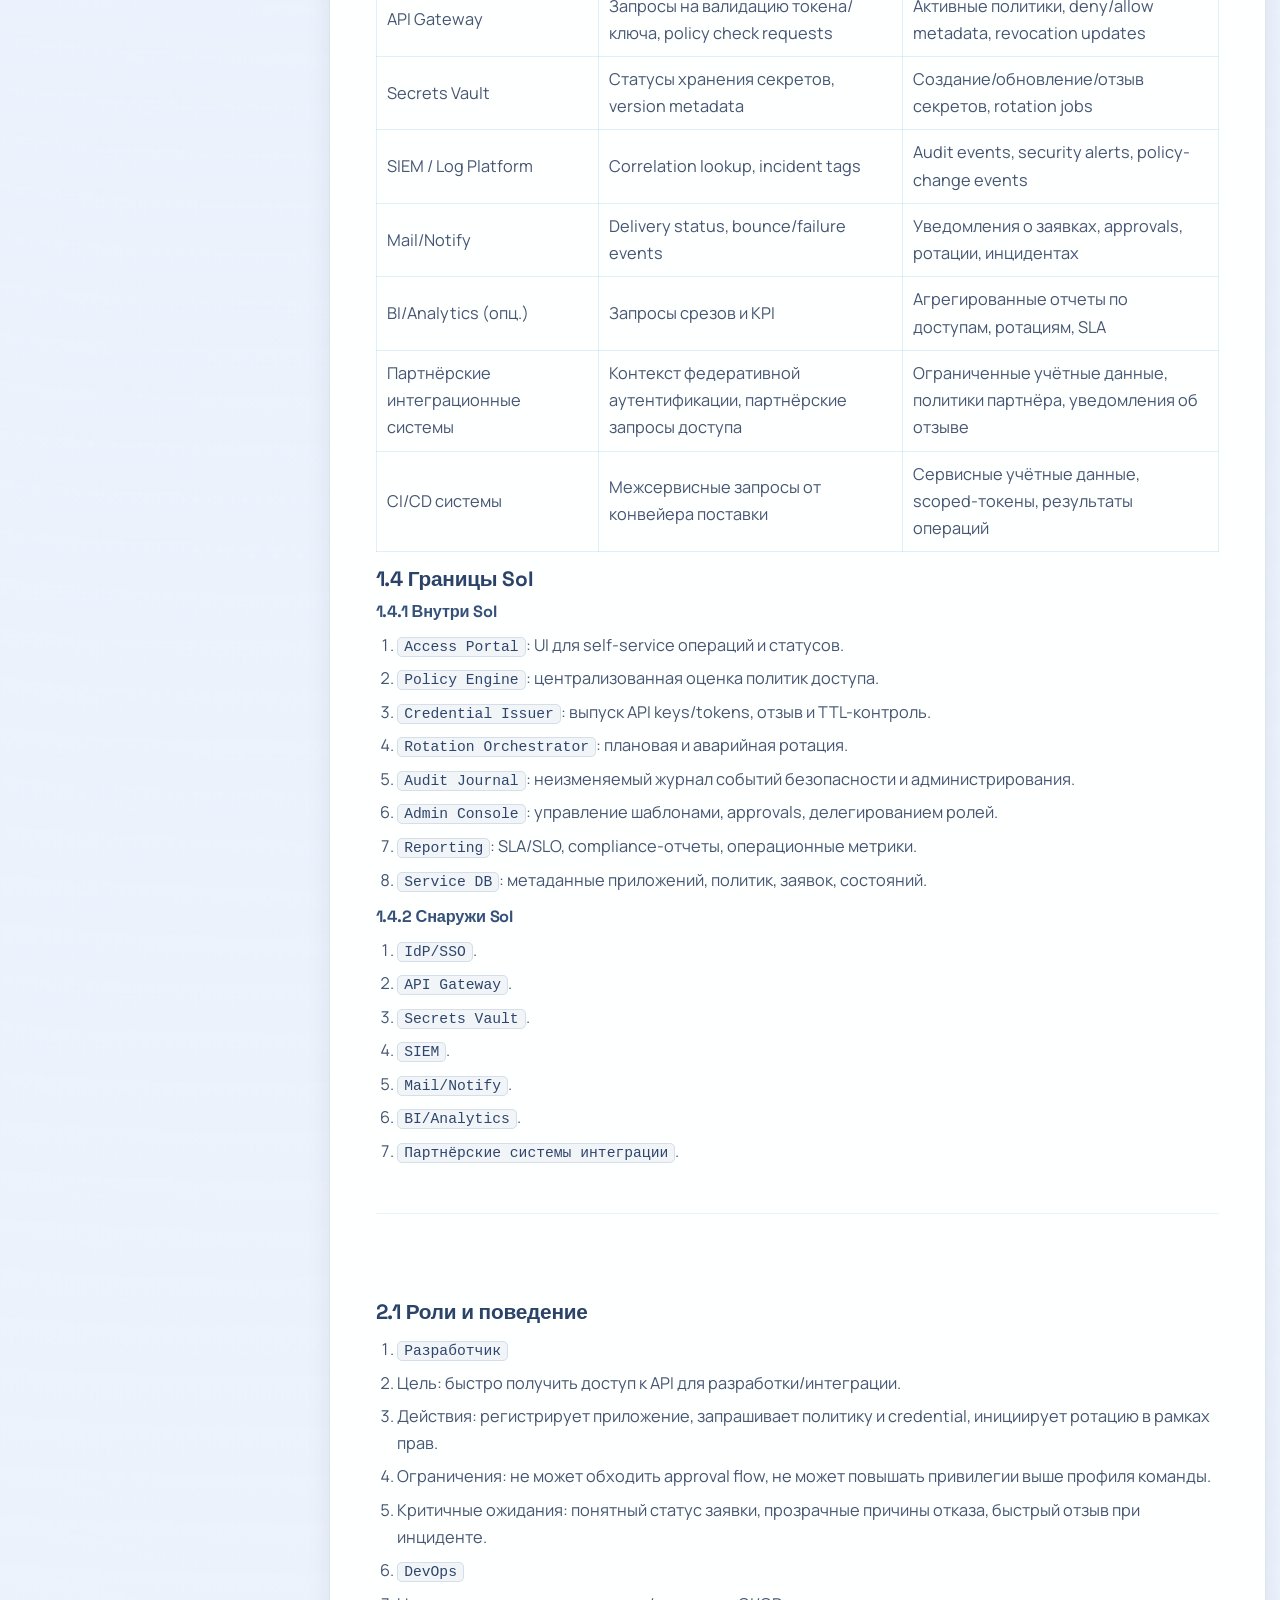
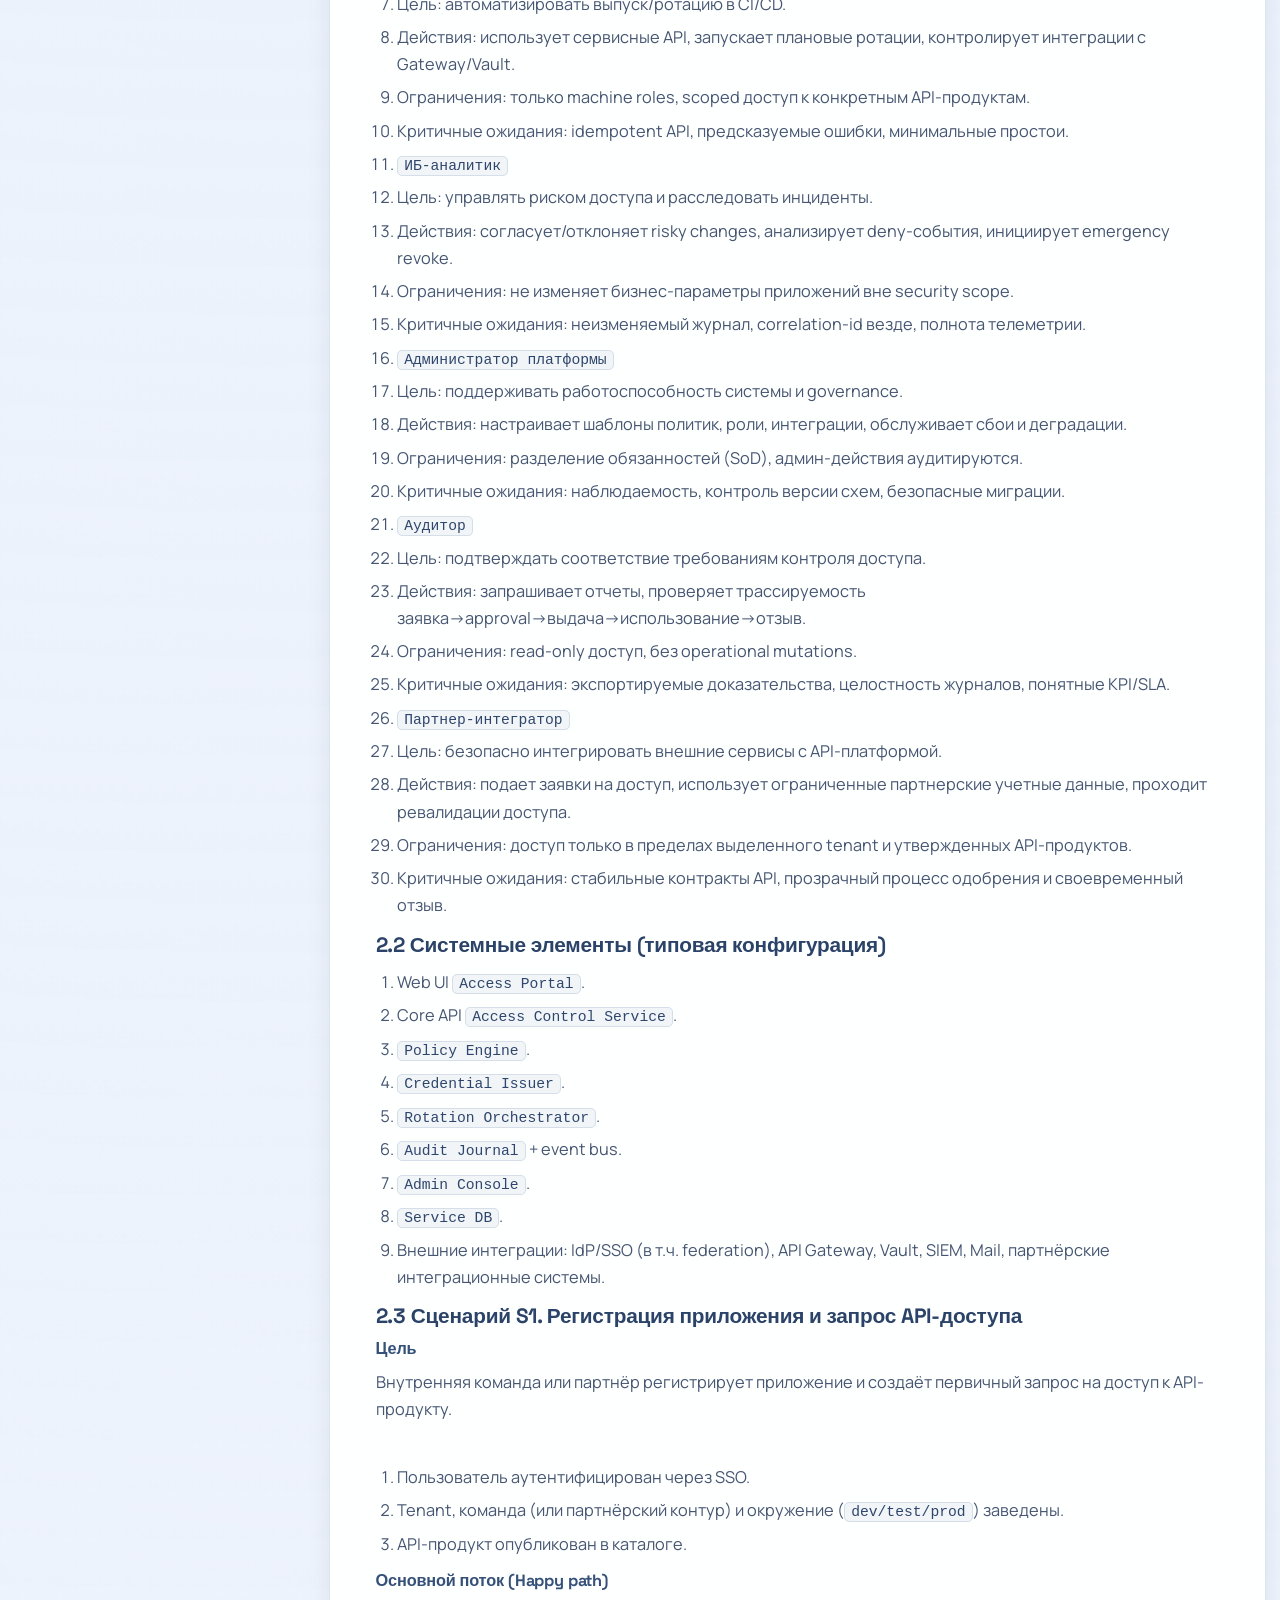
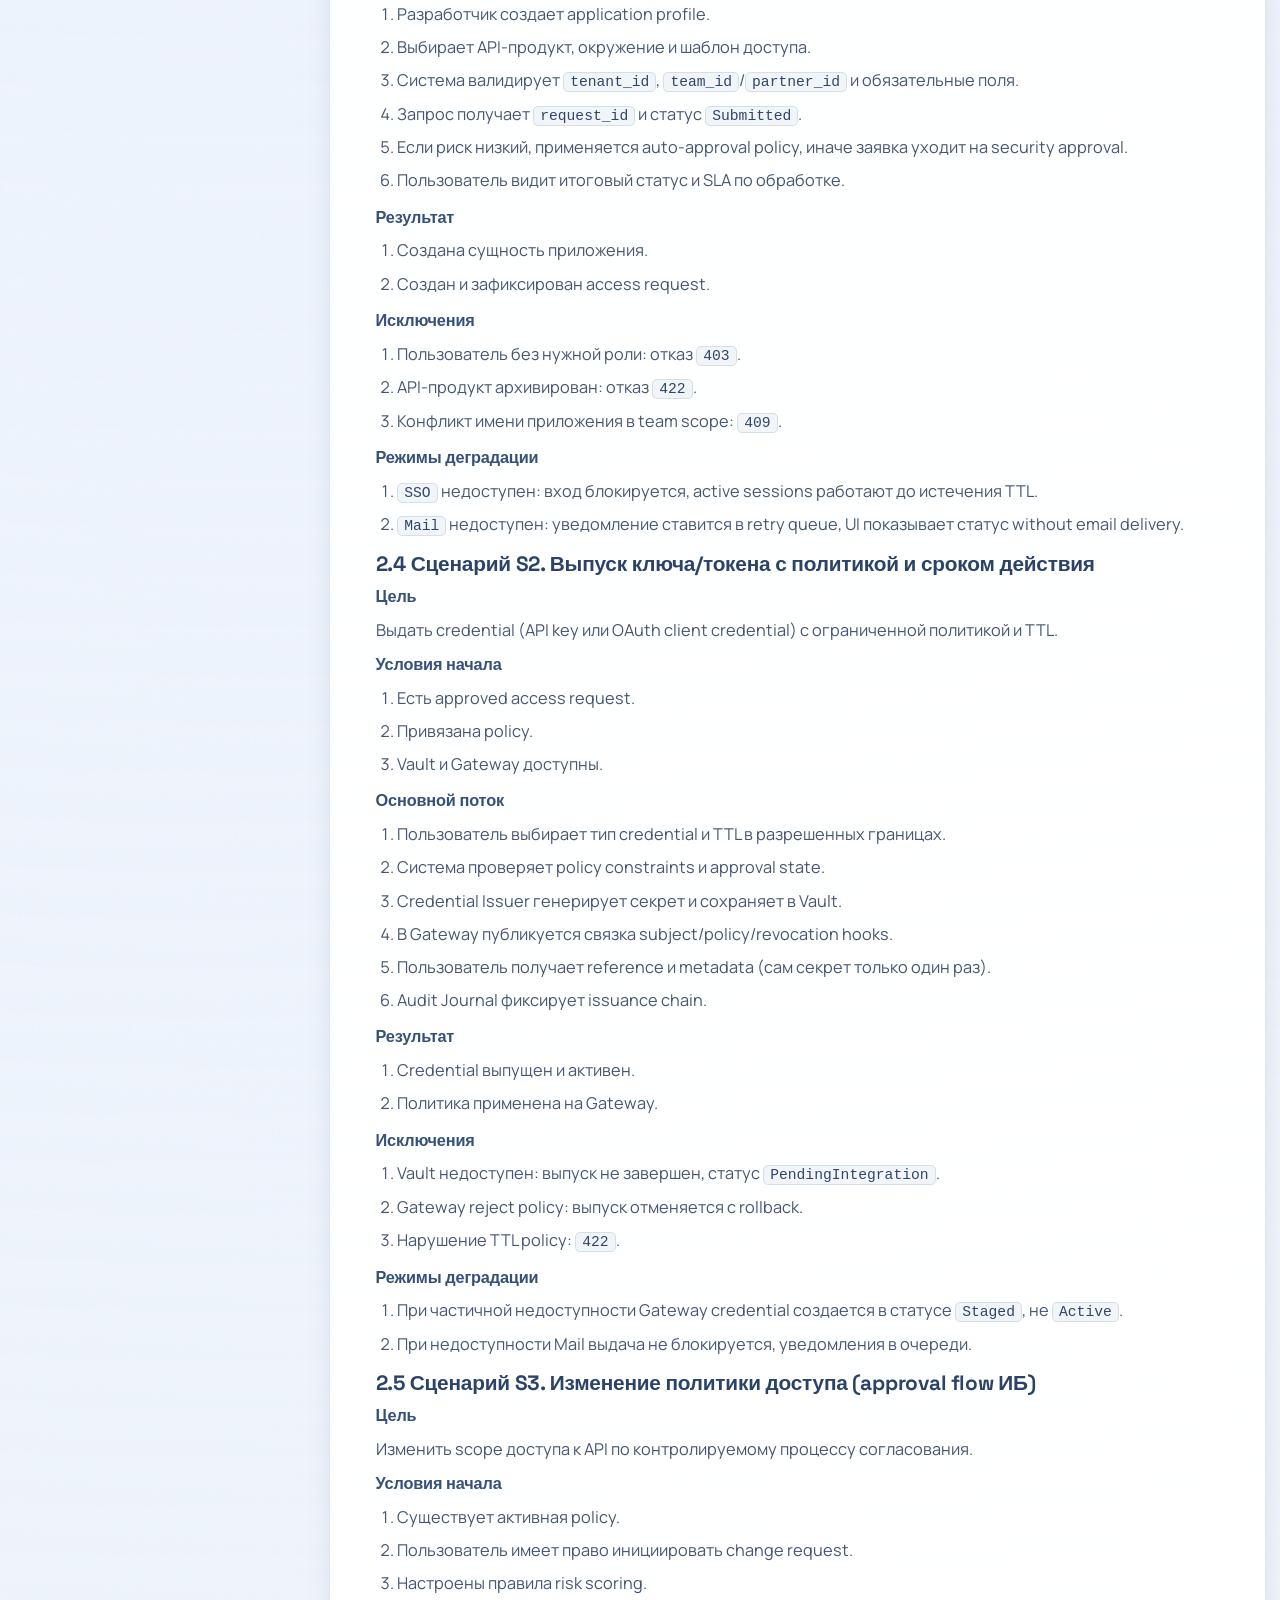
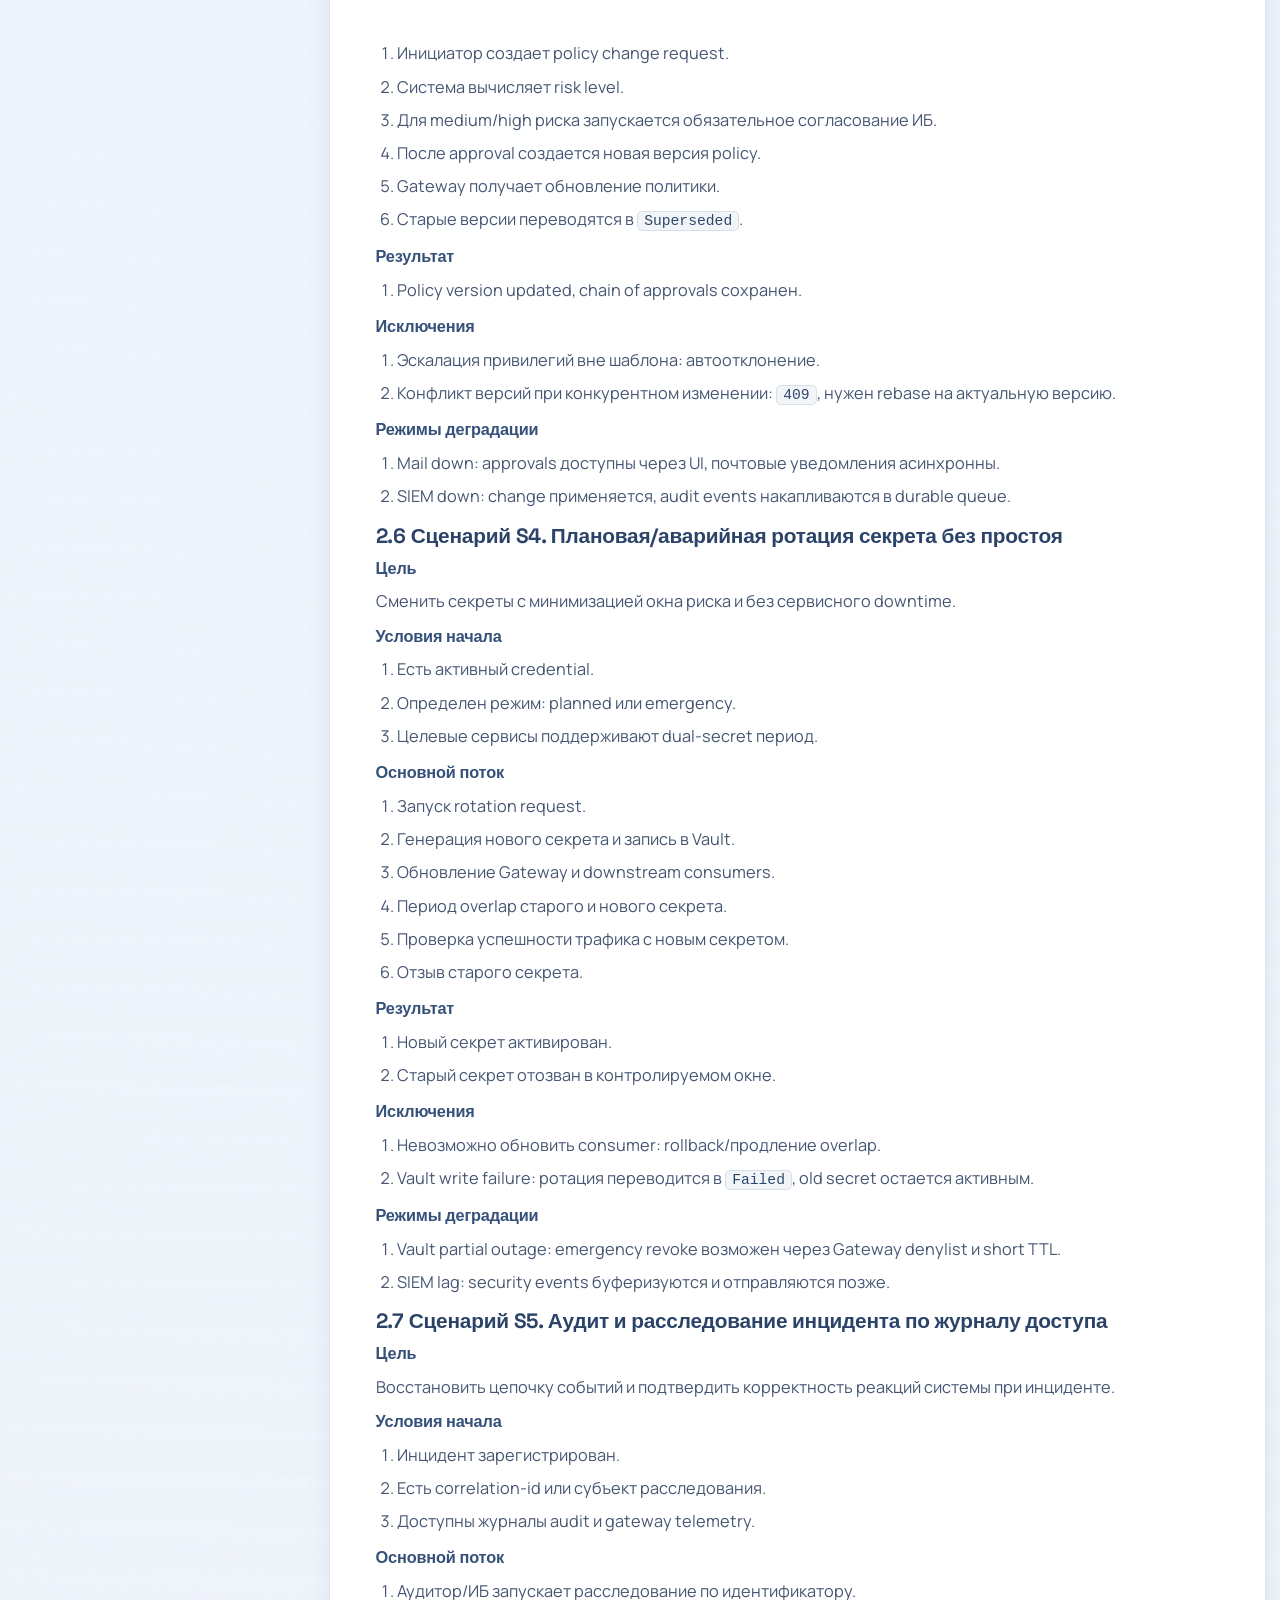
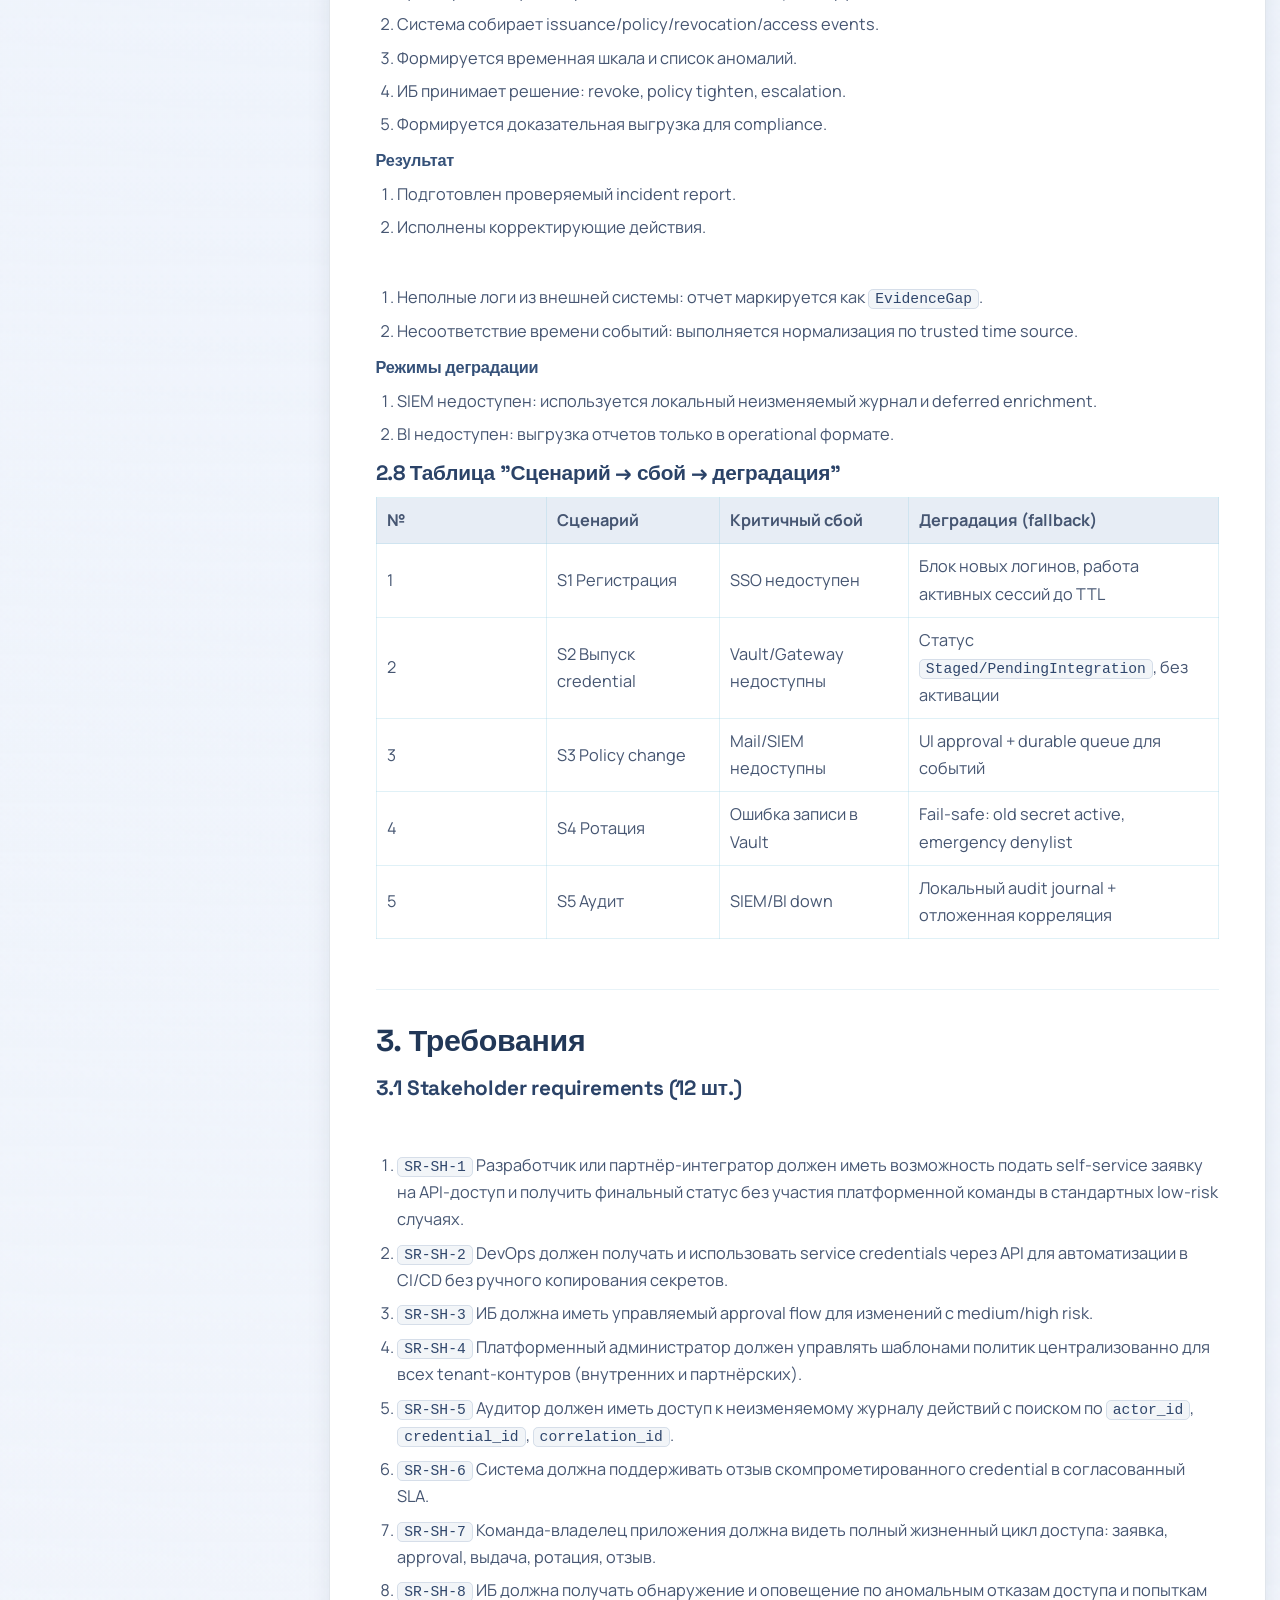
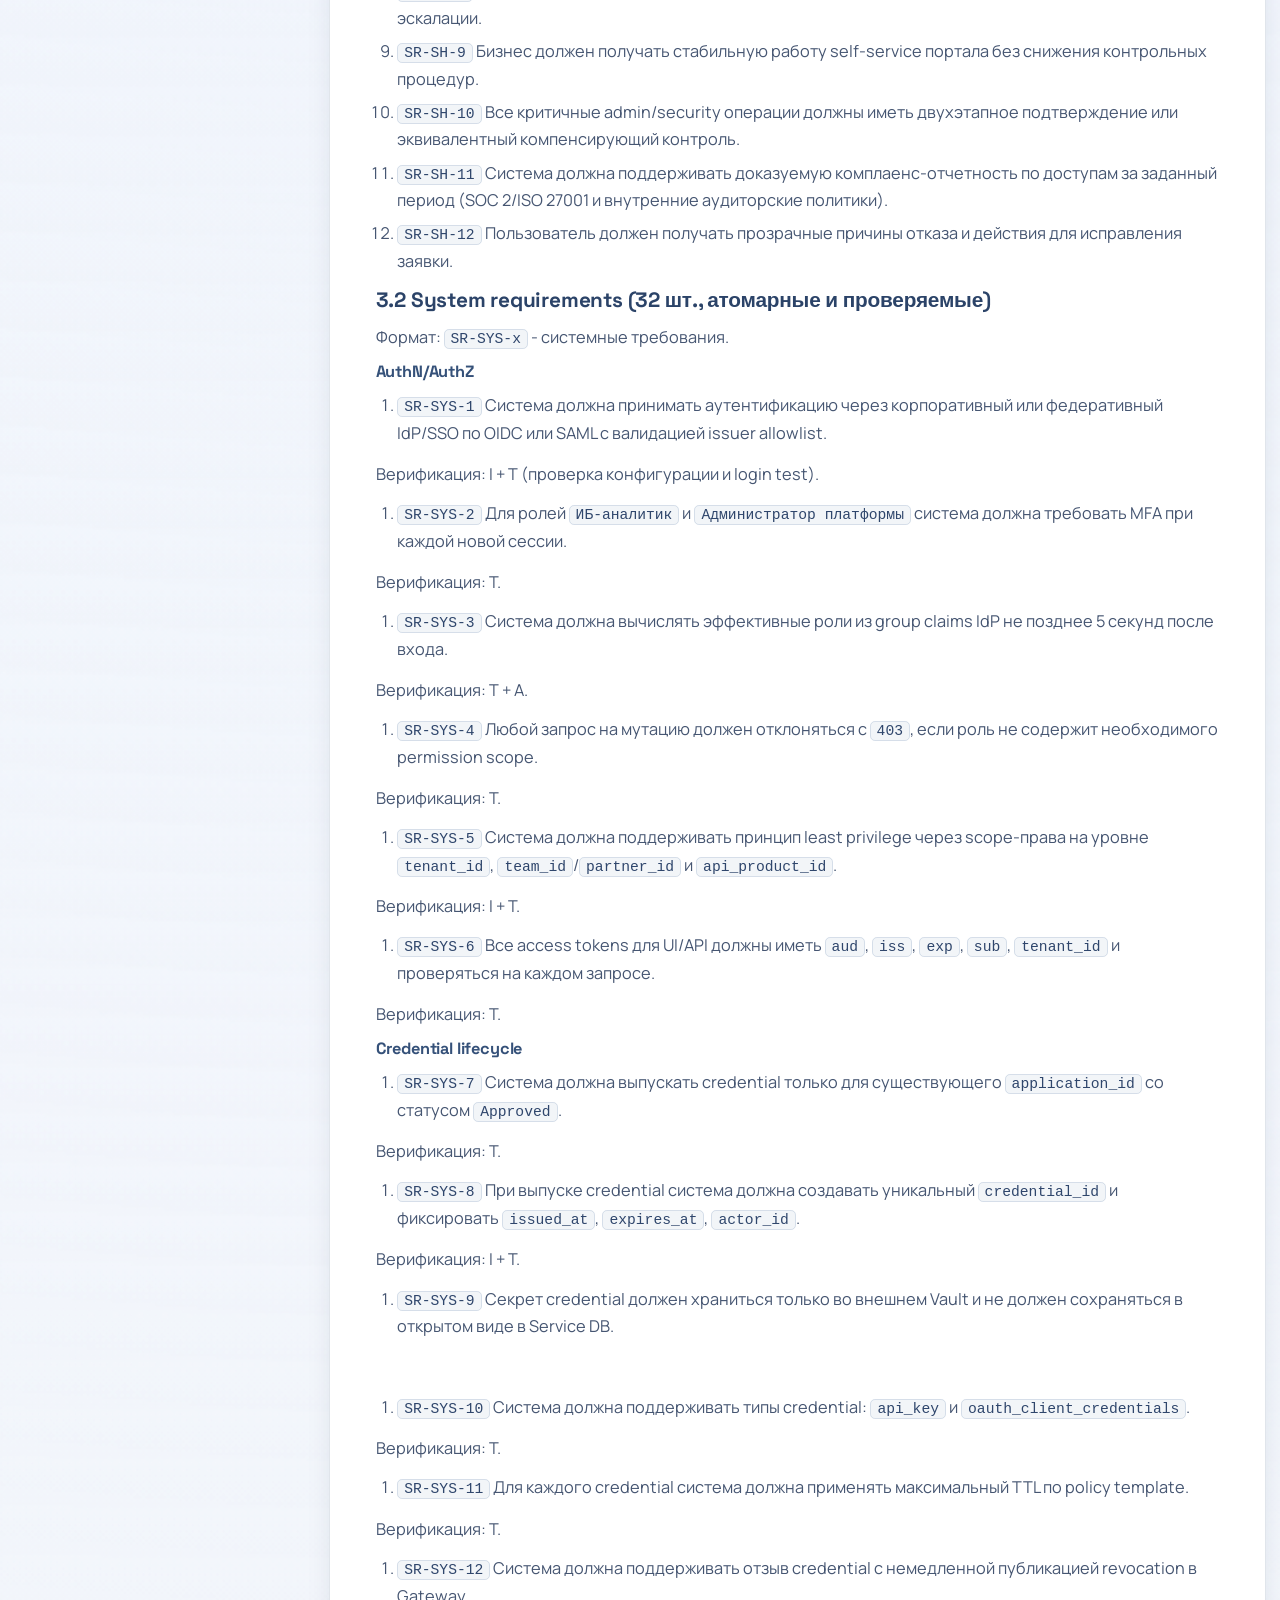
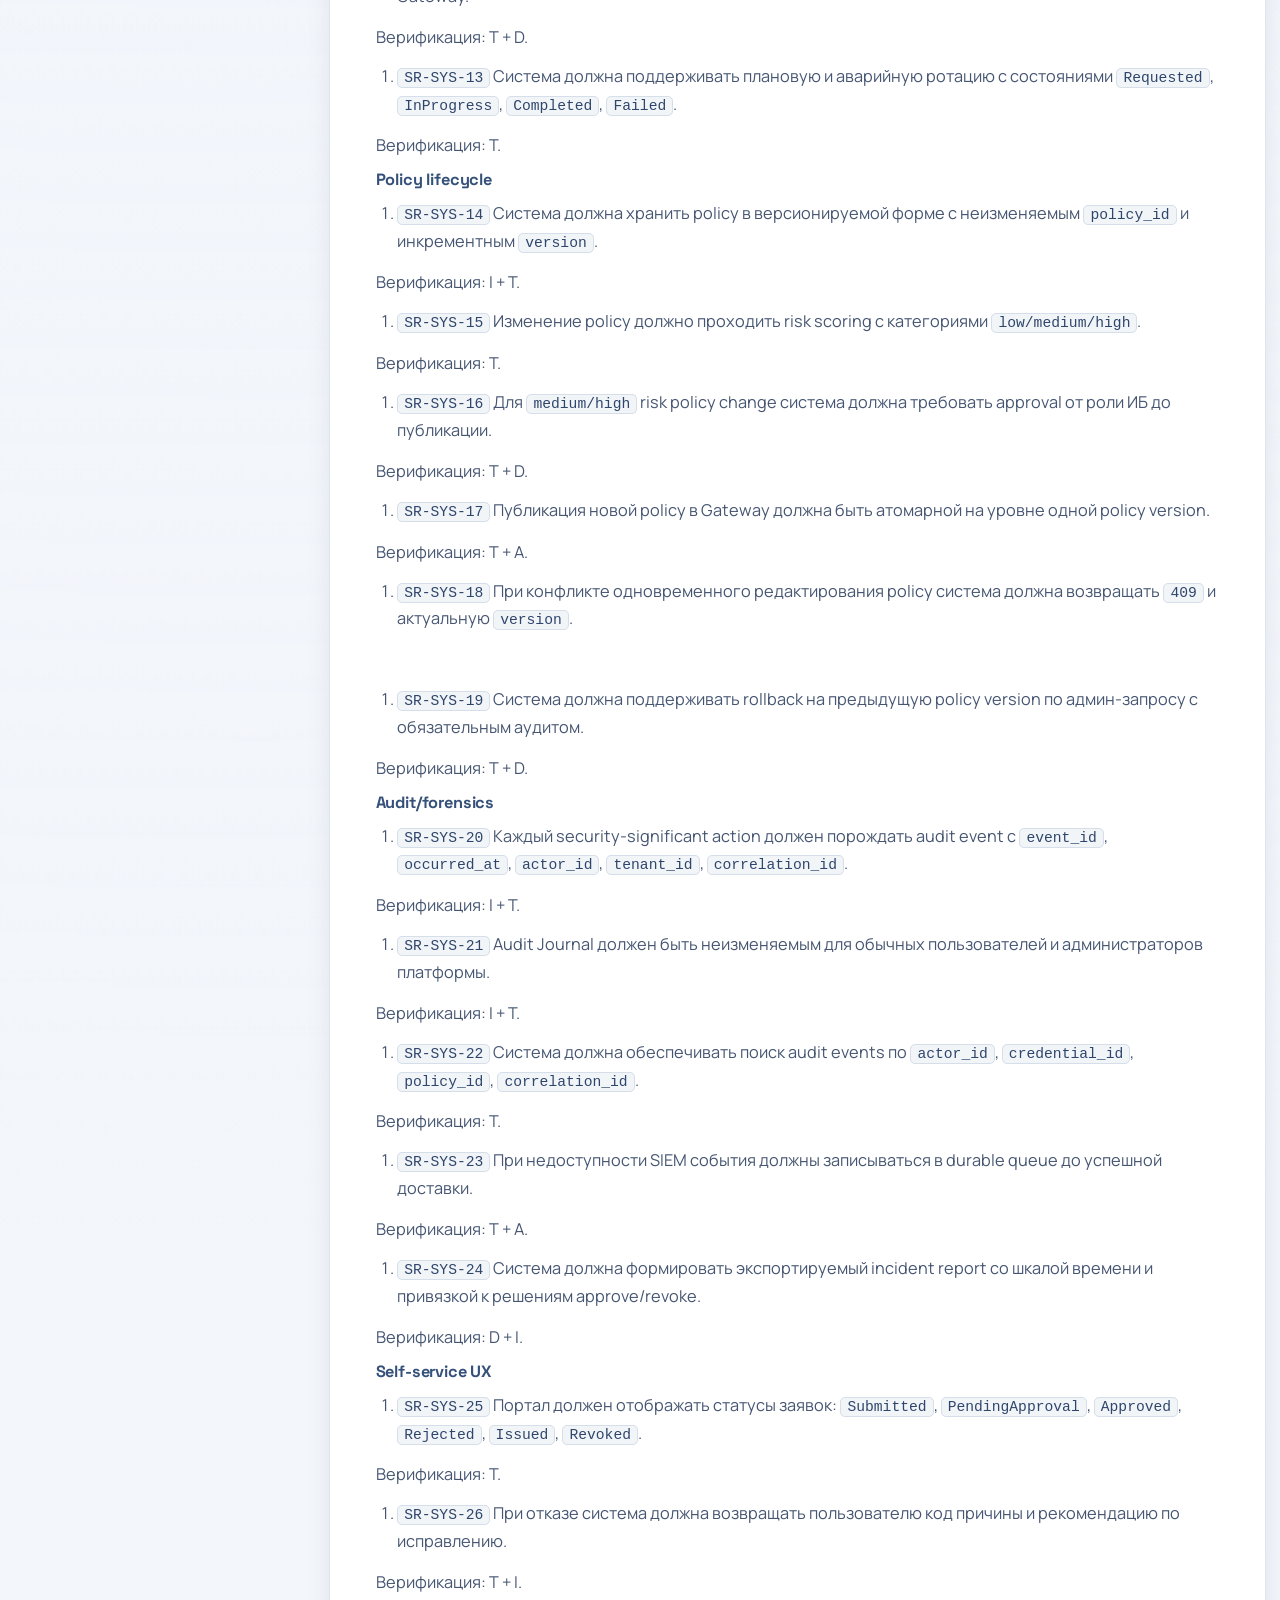
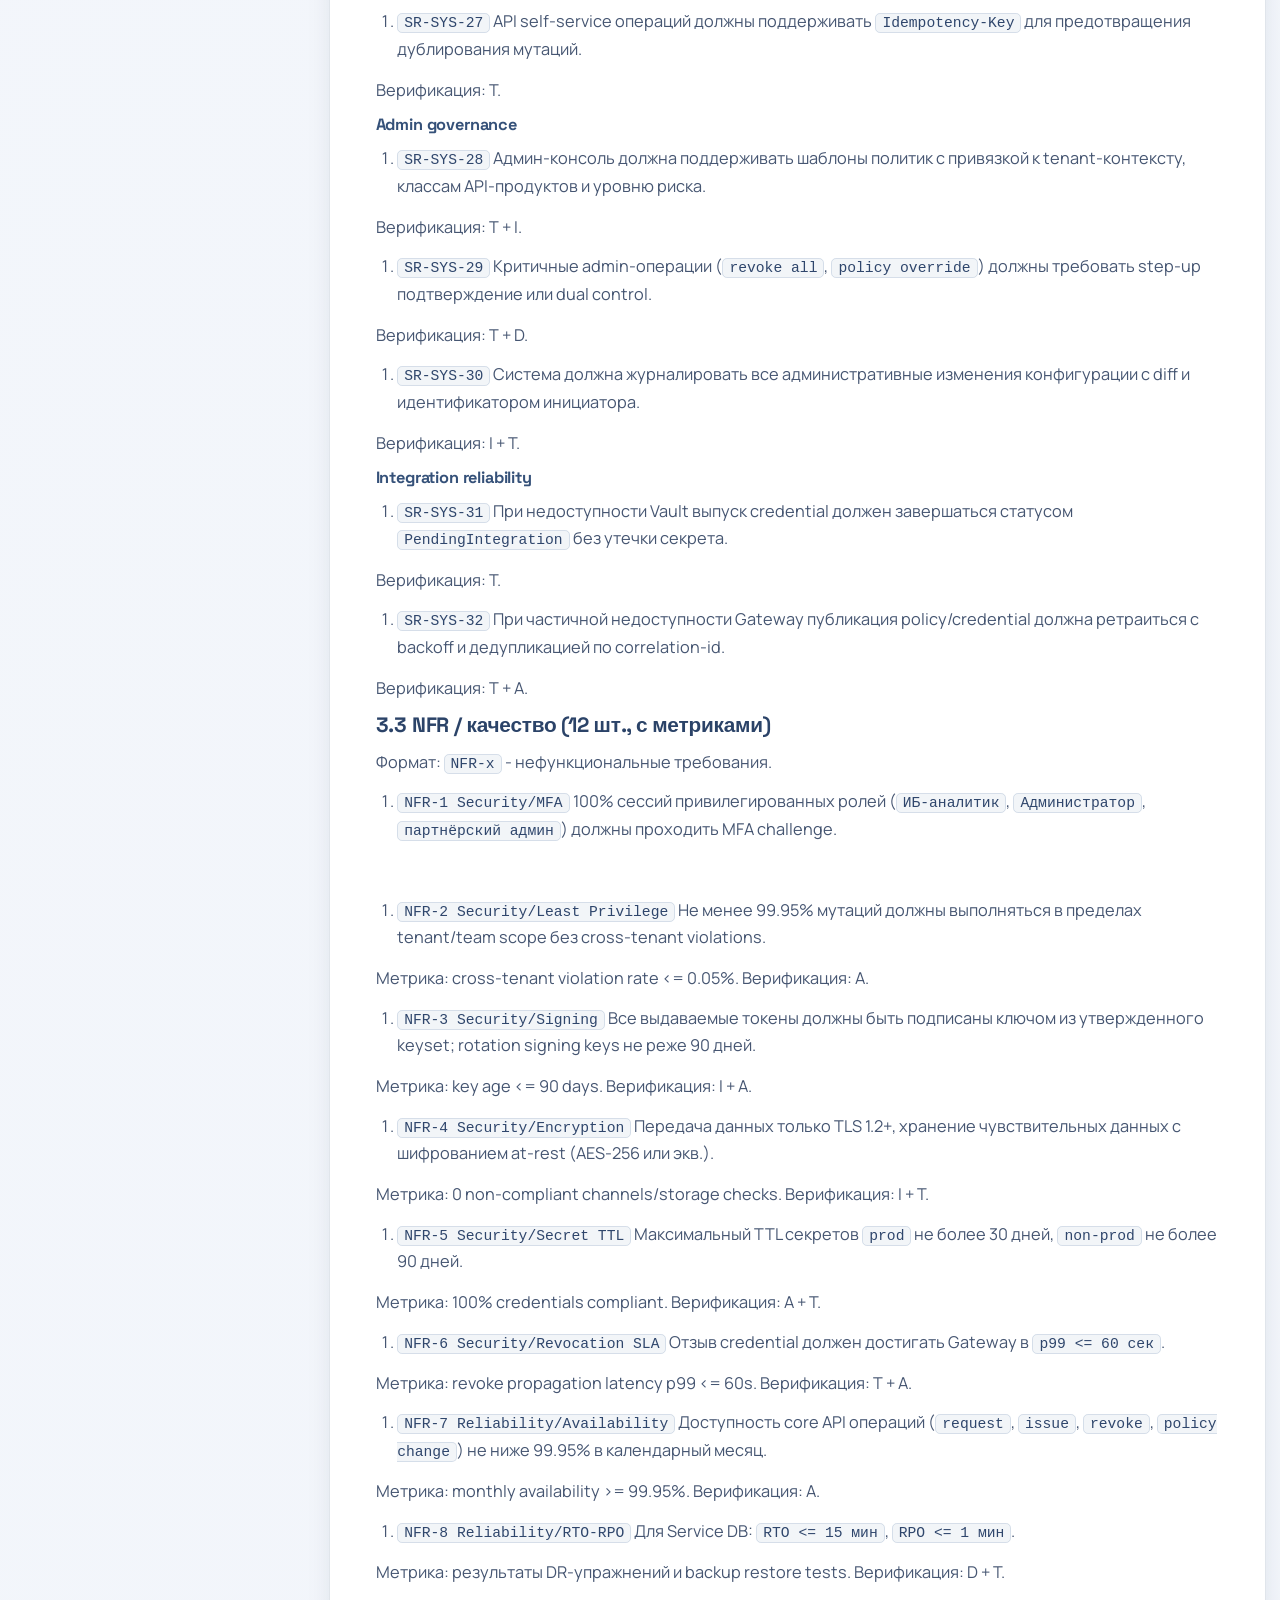
==== commit 0f9ed39e: "Fix TOC scroll sync and refine academic visualization style" ====
--- a/visualization/index.html
+++ b/visualization/index.html
@@ -6,7 +6,7 @@
     <title>API Access Management - Visual Case</title>
     <meta
       name="description"
-      content="Визуальная интерактивная версия кейса API Access Management с анимациями и структурированной навигацией."
+      content="Структурированная веб-версия документа API Access Management с академичным оформлением и навигацией по разделам."
     />
     <link rel="preconnect" href="https://fonts.googleapis.com" />
     <link rel="preconnect" href="https://fonts.gstatic.com" crossorigin />
@@ -24,7 +24,7 @@
     <header class="topbar">
       <div class="topbar-brand">
         <span class="brand-dot"></span>
-        <span class="brand-label">Security Platform Visual</span>
+        <span class="brand-label">API Access Management</span>
       </div>
       <a class="topbar-link" href="../API_Access_Management_Case.md" target="_blank" rel="noreferrer">Открыть исходный .md</a>
     </header>
@@ -35,11 +35,10 @@
 
     <main>
       <section class="hero">
-        <p class="hero-eyebrow">API Access Management</p>
-        <h1>Инженерный кейс, который читается как продукт</h1>
+        <p class="hero-eyebrow">Документация</p>
+        <h1>API Access Management Case</h1>
         <p class="hero-copy">
-          Интерактивная визуализация для полного markdown-документа: контекст, сценарии, требования, архитектура,
-          интерфейсы, риски и V&V с плавной кинематикой при скролле.
+          Структурированное представление markdown-документа с навигацией по разделам, сценариям и требованиям.
         </p>
         <div id="metric-strip" class="metric-strip" aria-label="Метрики кейса"></div>
         <div id="scenario-rail" class="scenario-rail" aria-label="Сценарии"></div>
--- a/visualization/styles.css
+++ b/visualization/styles.css
@@ -1,17 +1,17 @@
 :root {
-  --bg: #071219;
-  --bg-soft: #0d1f2c;
-  --surface: rgba(11, 30, 42, 0.72);
-  --surface-strong: rgba(8, 24, 34, 0.94);
-  --line: rgba(147, 212, 230, 0.22);
-  --line-strong: rgba(147, 212, 230, 0.45);
-  --text: #f4fbff;
-  --text-soft: #b8d7e2;
-  --accent: #45e1bd;
-  --accent-warm: #ff9f5a;
-  --danger: #ff7878;
-  --radius: 16px;
-  --shadow: 0 18px 60px rgba(0, 0, 0, 0.35);
+  --bg: #f5f7fb;
+  --bg-soft: #eef2f8;
+  --surface: rgba(255, 255, 255, 0.82);
+  --surface-strong: rgba(255, 255, 255, 0.95);
+  --line: rgba(52, 79, 120, 0.15);
+  --line-strong: rgba(52, 79, 120, 0.32);
+  --text: #1f2b40;
+  --text-soft: #465672;
+  --accent: #2f5fa8;
+  --accent-warm: #4d7aca;
+  --danger: #b6525c;
+  --radius: 12px;
+  --shadow: 0 8px 24px rgba(25, 40, 70, 0.08);
 }
 
 * {
@@ -23,9 +23,9 @@
   margin: 0;
   min-height: 100%;
   color: var(--text);
-  background: radial-gradient(circle at 20% 5%, #0f3144 0%, transparent 42%),
-    radial-gradient(circle at 78% 2%, #17324b 0%, transparent 40%),
-    linear-gradient(135deg, #061017, #081821 40%, #071119 100%);
+  background: radial-gradient(circle at 20% 5%, #ecf2fd 0%, transparent 42%),
+    radial-gradient(circle at 78% 2%, #eaf1fa 0%, transparent 40%),
+    linear-gradient(135deg, #f4f7fc, #f3f6fb 40%, #eff3fa 100%);
   font-family: "Manrope", sans-serif;
   scroll-behavior: smooth;
 }
@@ -42,10 +42,10 @@
 .ambient {
   position: fixed;
   border-radius: 50%;
-  filter: blur(65px);
+  filter: blur(80px);
   pointer-events: none;
   z-index: -3;
-  opacity: 0.7;
+  opacity: 0.18;
 }
 
 .ambient-a {
@@ -53,7 +53,7 @@
   height: 42vw;
   min-width: 320px;
   min-height: 320px;
-  background: #2f7ea0;
+  background: #a8bfdc;
   top: -12vw;
   left: -10vw;
   animation: driftA 17s ease-in-out infinite alternate;
@@ -64,7 +64,7 @@
   height: 38vw;
   min-width: 280px;
   min-height: 280px;
-  background: #1f8a78;
+  background: #b5c8e6;
   right: -8vw;
   bottom: -14vw;
   animation: driftB 22s ease-in-out infinite alternate;
@@ -91,10 +91,10 @@
 .grain {
   position: fixed;
   inset: 0;
-  background-image: radial-gradient(rgba(255, 255, 255, 0.055) 0.7px, transparent 0.7px);
+  background-image: radial-gradient(rgba(39, 61, 96, 0.04) 0.7px, transparent 0.7px);
   background-size: 4px 4px;
-  opacity: 0.26;
-  mix-blend-mode: soft-light;
+  opacity: 0.24;
+  mix-blend-mode: normal;
   pointer-events: none;
   z-index: -1;
 }
@@ -108,8 +108,8 @@
   justify-content: space-between;
   gap: 12px;
   padding: 12px clamp(16px, 3vw, 40px);
-  backdrop-filter: blur(10px);
-  background: linear-gradient(180deg, rgba(5, 15, 21, 0.88), rgba(5, 15, 21, 0.58));
+  backdrop-filter: blur(8px);
+  background: linear-gradient(180deg, rgba(245, 248, 253, 0.95), rgba(245, 248, 253, 0.8));
   border-bottom: 1px solid var(--line);
 }
 
@@ -124,8 +124,8 @@
   width: 11px;
   height: 11px;
   border-radius: 999px;
-  background: linear-gradient(45deg, var(--accent), #94fce2);
-  box-shadow: 0 0 18px rgba(69, 225, 189, 0.95);
+  background: linear-gradient(45deg, var(--accent), #7ea1d8);
+  box-shadow: 0 0 10px rgba(55, 94, 155, 0.35);
 }
 
 .brand-label {
@@ -133,13 +133,13 @@
   font-weight: 700;
   letter-spacing: 0.06em;
   text-transform: uppercase;
-  color: #dcf2f7;
+  color: #293852;
   font-size: 0.9rem;
 }
 
 .topbar-link {
   font-size: 0.88rem;
-  color: var(--text-soft);
+  color: #3b4e70;
   text-decoration: none;
   border: 1px solid var(--line);
   border-radius: 999px;
@@ -149,7 +149,7 @@
 
 .topbar-link:hover {
   border-color: var(--line-strong);
-  color: #e7f8ff;
+  color: #1f3355;
   transform: translateY(-1px);
 }
 
@@ -165,8 +165,8 @@
 #scroll-progress {
   width: 0;
   height: 100%;
-  background: linear-gradient(90deg, #62d8ff, var(--accent), var(--accent-warm));
-  box-shadow: 0 0 16px rgba(69, 225, 189, 0.6);
+  background: linear-gradient(90deg, #6e93cd, var(--accent), var(--accent-warm));
+  box-shadow: 0 0 10px rgba(54, 90, 148, 0.24);
   transition: width 80ms linear;
 }
 
@@ -178,7 +178,7 @@
 
 .hero {
   position: relative;
-  min-height: min(92vh, 940px);
+  min-height: min(72vh, 700px);
   display: grid;
   align-content: center;
   gap: 24px;
@@ -190,7 +190,7 @@
   position: absolute;
   inset: 16% 0 auto;
   height: 1px;
-  background: linear-gradient(90deg, transparent, rgba(133, 201, 227, 0.55), transparent);
+  background: linear-gradient(90deg, transparent, rgba(103, 129, 170, 0.4), transparent);
 }
 
 .hero-eyebrow {
@@ -198,8 +198,8 @@
   font-family: "Space Grotesk", sans-serif;
   letter-spacing: 0.15em;
   text-transform: uppercase;
-  color: #83ddff;
-  font-size: 0.88rem;
+  color: #456595;
+  font-size: 0.82rem;
   opacity: 0;
   transform: translateY(24px);
   animation: riseIn 0.6s ease 0.06s forwards;
@@ -209,7 +209,7 @@
   margin: 0;
   max-width: 19ch;
   font-family: "Space Grotesk", sans-serif;
-  font-size: clamp(2.3rem, 6vw, 5.4rem);
+  font-size: clamp(2rem, 4.8vw, 3.8rem);
   line-height: 0.98;
   letter-spacing: -0.02em;
   opacity: 0;
@@ -219,7 +219,7 @@
 
 .hero-copy {
   margin: 0;
-  max-width: 68ch;
+  max-width: 76ch;
   color: var(--text-soft);
   line-height: 1.65;
   font-size: clamp(1rem, 1.9vw, 1.13rem);
@@ -248,23 +248,23 @@
   display: flex;
   align-items: baseline;
   gap: 8px;
-  background: linear-gradient(140deg, rgba(13, 37, 51, 0.72), rgba(11, 29, 39, 0.55));
+  background: linear-gradient(140deg, rgba(242, 246, 252, 0.85), rgba(252, 253, 255, 0.8));
   border: 1px solid var(--line);
   border-radius: 999px;
   padding: 10px 16px;
-  box-shadow: 0 8px 28px rgba(0, 0, 0, 0.25);
+  box-shadow: 0 4px 14px rgba(40, 62, 96, 0.08);
 }
 
 .metric-value {
   font-family: "Space Grotesk", sans-serif;
   font-size: 1.25rem;
   line-height: 1;
-  color: #f1ffff;
+  color: #273a5a;
 }
 
 .metric-label {
   font-size: 0.86rem;
-  color: #b2d0dc;
+  color: #526586;
 }
 
 .scenario-rail {
@@ -279,18 +279,18 @@
 
 .scenario-pill {
   text-decoration: none;
-  border: 1px solid rgba(255, 255, 255, 0.24);
+  border: 1px solid rgba(79, 108, 150, 0.3);
   border-radius: 999px;
   padding: 7px 13px;
-  color: #d6edf6;
+  color: #3f567a;
   font-size: 0.84rem;
   transition: transform 180ms ease, border-color 180ms ease, background 180ms ease;
 }
 
 .scenario-pill:hover {
   transform: translateY(-2px);
-  border-color: rgba(148, 232, 255, 0.55);
-  background: rgba(74, 168, 196, 0.2);
+  border-color: rgba(67, 98, 146, 0.5);
+  background: rgba(86, 120, 178, 0.12);
 }
 
 .layout {
@@ -324,7 +324,7 @@
 
 .toc-title {
   margin: 0 0 10px;
-  color: #d4edf5;
+  color: #2f4365;
   font-family: "Space Grotesk", sans-serif;
   letter-spacing: 0.07em;
   text-transform: uppercase;
@@ -340,7 +340,7 @@
 .toc-link {
   display: block;
   text-decoration: none;
-  color: #b7d1db;
+  color: #53698b;
   border-radius: 8px;
   padding: 7px 9px;
   line-height: 1.34;
@@ -351,14 +351,14 @@
 
 .toc-link.depth-3 {
   margin-left: 12px;
-  color: #9ec0cc;
+  color: #637999;
 }
 
 .toc-link:hover,
 .toc-link.active {
-  color: #ebfcff;
-  border-color: rgba(167, 224, 241, 0.44);
-  background: rgba(43, 113, 137, 0.25);
+  color: #1f365a;
+  border-color: rgba(91, 124, 173, 0.42);
+  background: rgba(114, 145, 193, 0.14);
 }
 
 .doc-content {
@@ -399,25 +399,25 @@
 .doc-content h1 {
   font-size: clamp(1.7rem, 3.4vw, 2.4rem);
   margin-bottom: 18px;
-  color: #effaff;
+  color: #1d2f4b;
 }
 
 .doc-content h2 {
   font-size: clamp(1.38rem, 2.5vw, 1.9rem);
   margin-bottom: 18px;
-  color: #edfdff;
+  color: #213757;
 }
 
 .doc-content h3 {
   font-size: clamp(1.08rem, 1.75vw, 1.3rem);
   margin-bottom: 11px;
-  color: #dcf6ff;
+  color: #2b4368;
 }
 
 .doc-content h4 {
   font-size: 1.02rem;
   margin-bottom: 10px;
-  color: #cdeffd;
+  color: #355179;
 }
 
 .doc-content p,
@@ -444,7 +444,7 @@
 }
 
 .doc-content strong {
-  color: #f4fdff;
+  color: #1e3558;
   font-weight: 700;
 }
 
@@ -456,18 +456,18 @@
 
 .doc-content blockquote {
   margin: 0 0 16px;
-  border-left: 3px solid rgba(163, 222, 240, 0.56);
-  background: rgba(30, 72, 92, 0.26);
+  border-left: 3px solid rgba(95, 125, 171, 0.46);
+  background: rgba(121, 149, 191, 0.1);
   border-radius: 10px;
   padding: 12px 14px;
 }
 
 .doc-content code {
-  background: rgba(191, 228, 240, 0.1);
-  border: 1px solid rgba(165, 211, 226, 0.25);
+  background: rgba(96, 125, 168, 0.08);
+  border: 1px solid rgba(101, 131, 176, 0.2);
   border-radius: 5px;
   padding: 1px 6px;
-  color: #dff6ff;
+  color: #2f466c;
   font-family: "SFMono-Regular", Menlo, Consolas, "Liberation Mono", monospace;
   font-size: 0.9em;
 }
@@ -480,17 +480,17 @@
 .doc-content pre {
   margin: 0;
   overflow: auto;
-  border: 1px solid rgba(151, 211, 230, 0.29);
+  border: 1px solid rgba(109, 137, 178, 0.26);
   border-radius: 12px;
   padding: 15px 16px;
-  background: linear-gradient(170deg, rgba(12, 37, 51, 0.95), rgba(7, 22, 31, 0.92));
+  background: linear-gradient(170deg, rgba(245, 248, 253, 0.95), rgba(238, 243, 251, 0.92));
 }
 
 .doc-content pre code {
   background: transparent;
   border: 0;
   padding: 0;
-  color: #d2eeff;
+  color: #22395d;
   line-height: 1.56;
   font-size: 0.9rem;
 }
@@ -499,9 +499,9 @@
   position: absolute;
   right: 10px;
   top: 10px;
-  border: 1px solid rgba(159, 216, 233, 0.45);
-  background: rgba(10, 31, 43, 0.7);
-  color: #dff7ff;
+  border: 1px solid rgba(90, 121, 170, 0.35);
+  background: rgba(246, 249, 253, 0.96);
+  color: #32507f;
   border-radius: 7px;
   font-size: 0.74rem;
   padding: 5px 9px;
@@ -509,7 +509,7 @@
 }
 
 .copy-btn:hover {
-  background: rgba(15, 43, 57, 0.85);
+  background: rgba(236, 241, 250, 1);
 }
 
 .doc-content table {
@@ -521,7 +521,7 @@
 }
 
 .doc-content thead {
-  background: rgba(100, 181, 208, 0.22);
+  background: rgba(135, 163, 204, 0.2);
 }
 
 .doc-content th,
@@ -545,7 +545,7 @@
 
 .doc-content figcaption {
   margin-top: 8px;
-  color: #9fbcc8;
+  color: #637999;
   font-size: 0.84rem;
 }
 
@@ -567,11 +567,11 @@
   z-index: 30;
   opacity: 0;
   pointer-events: none;
-  border: 1px solid rgba(167, 223, 239, 0.5);
+  border: 1px solid rgba(98, 126, 168, 0.42);
   border-radius: 999px;
   padding: 9px 14px;
-  background: rgba(8, 27, 38, 0.76);
-  color: #e4f7ff;
+  background: rgba(245, 248, 253, 0.94);
+  color: #2d466d;
   cursor: pointer;
   transition: opacity 180ms ease, transform 180ms ease;
 }
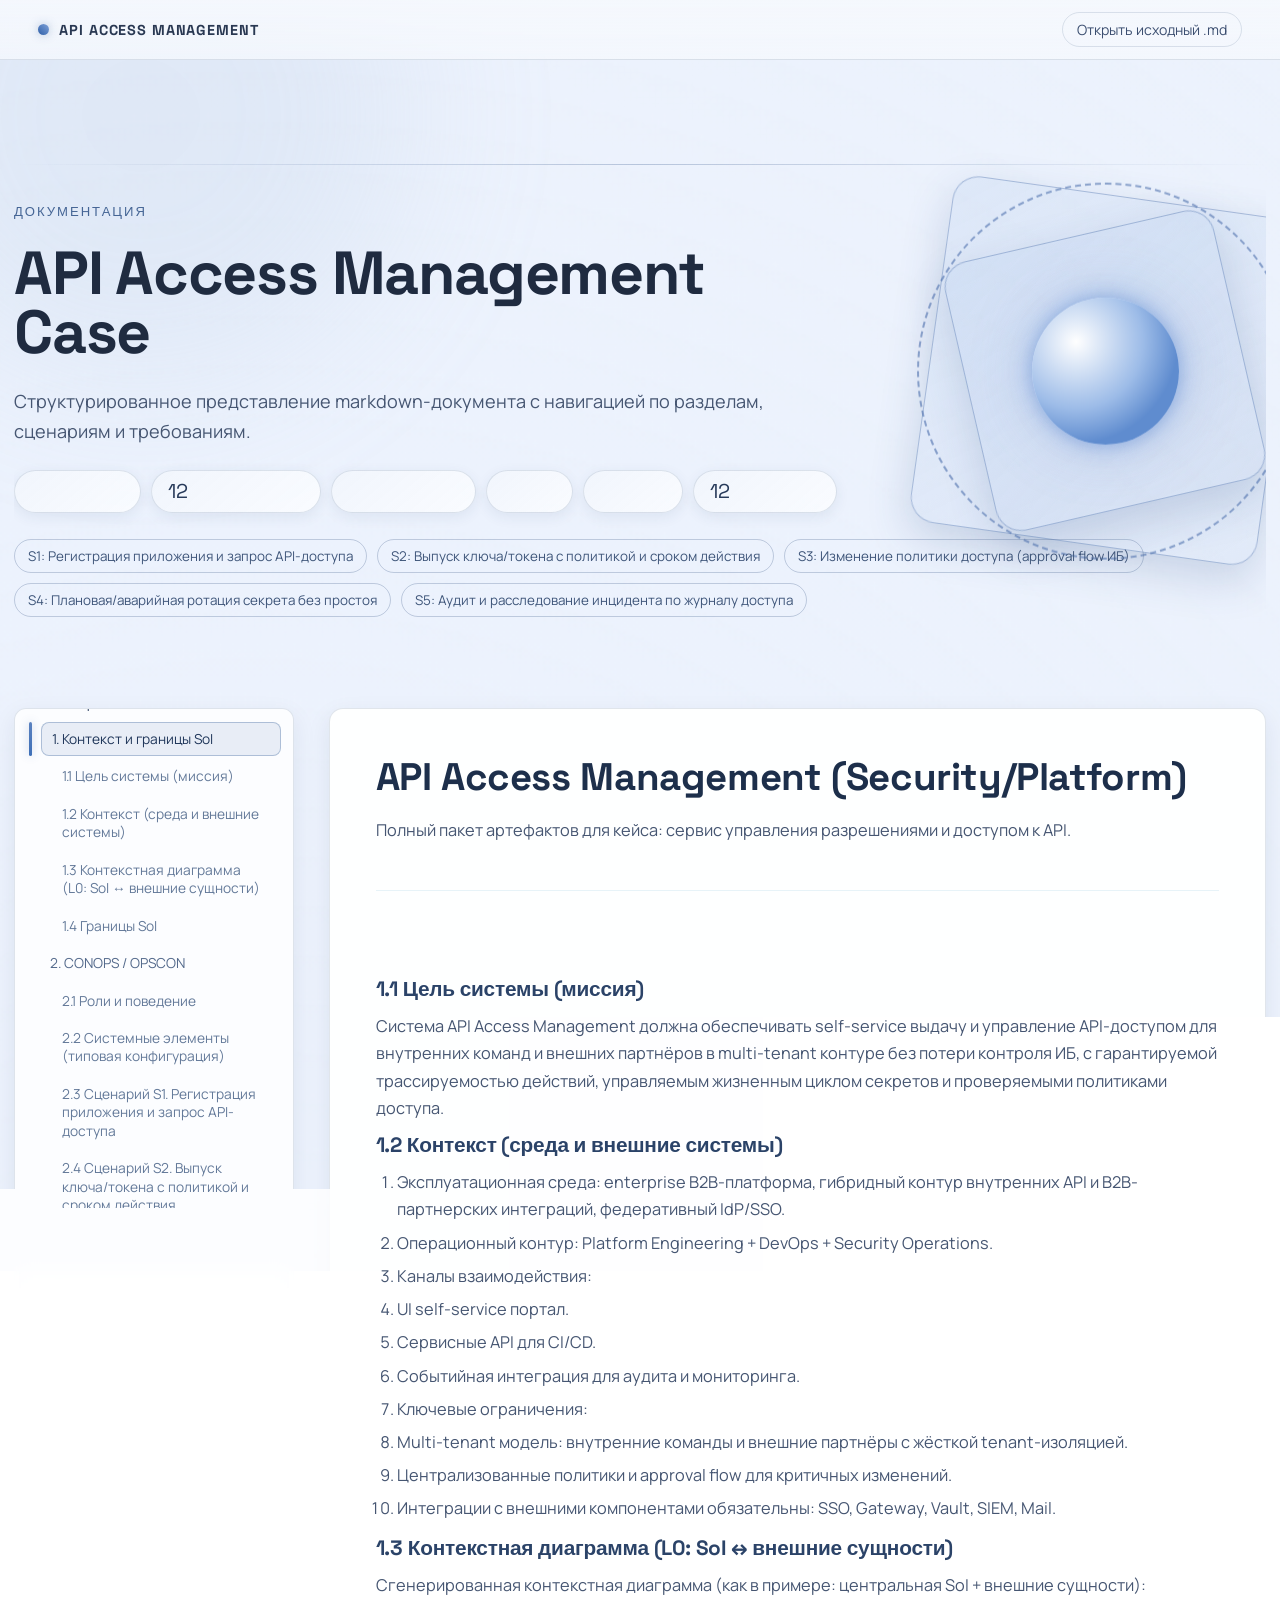
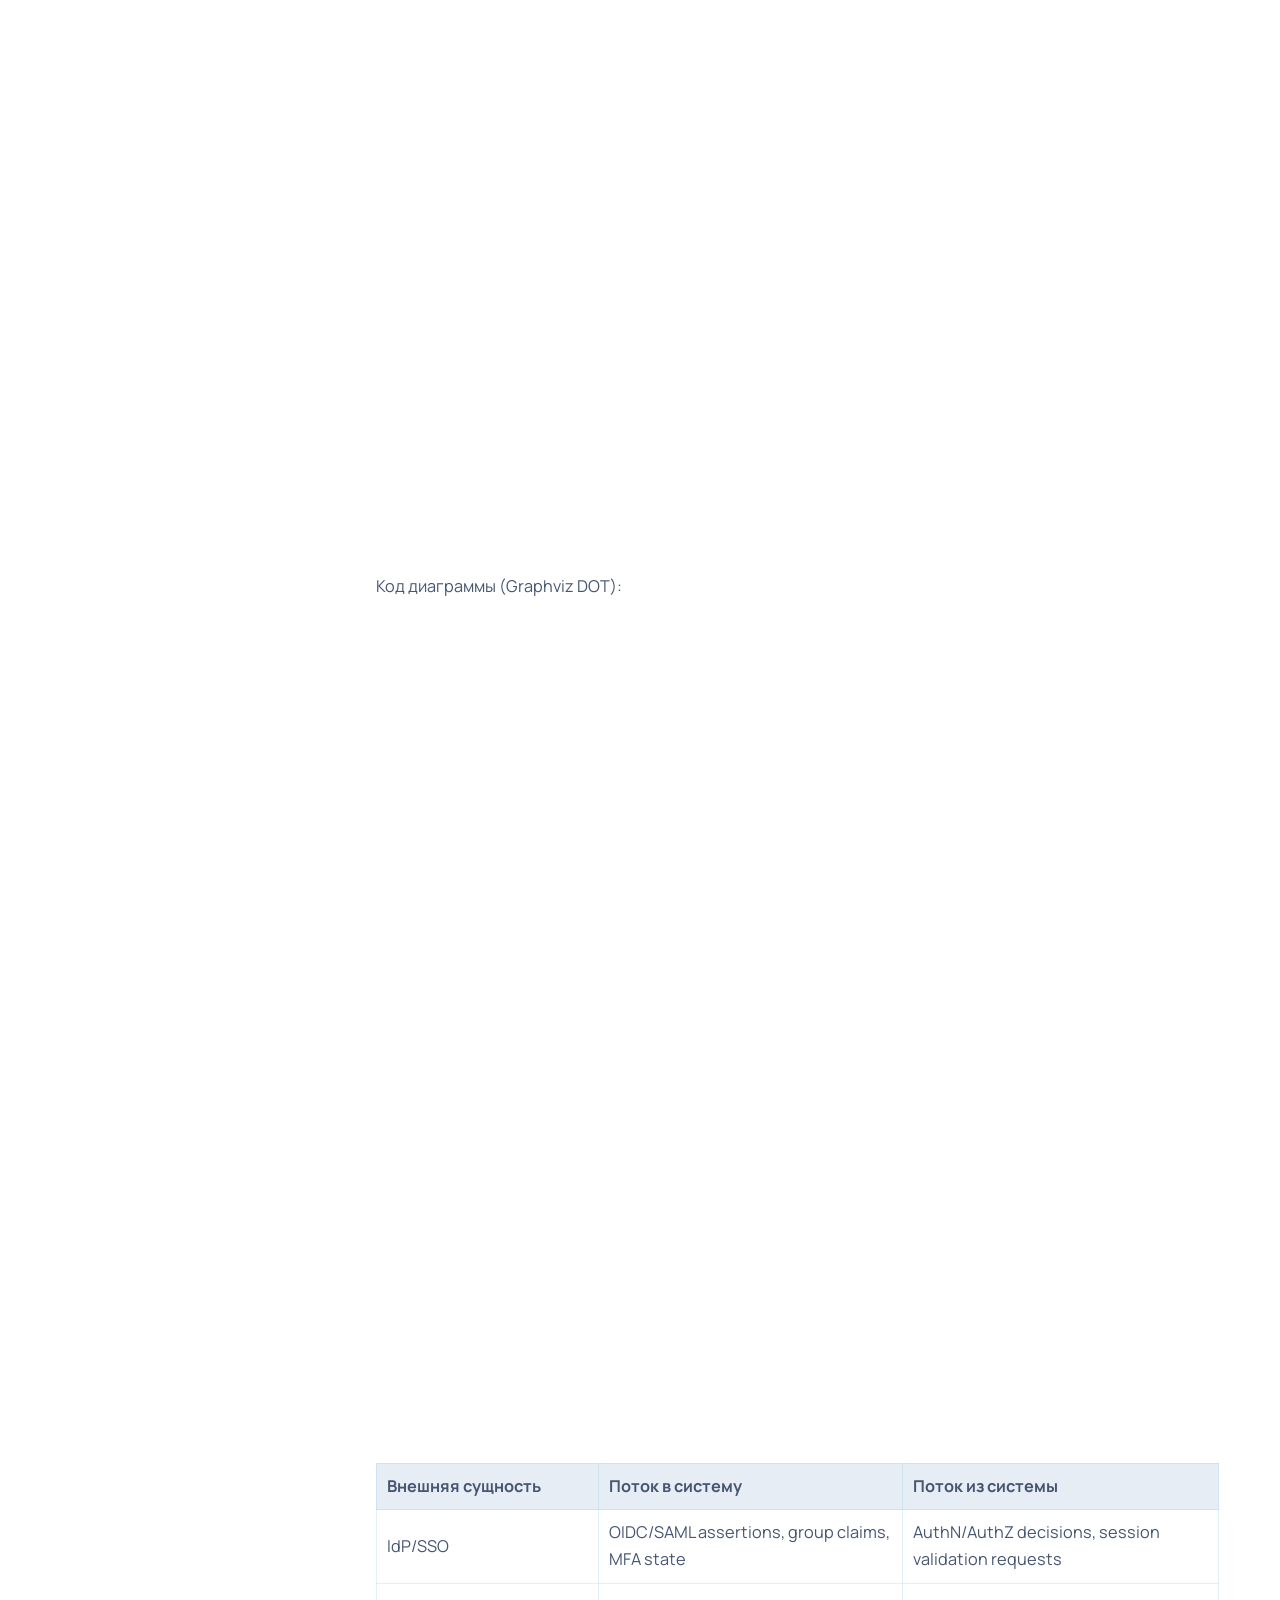
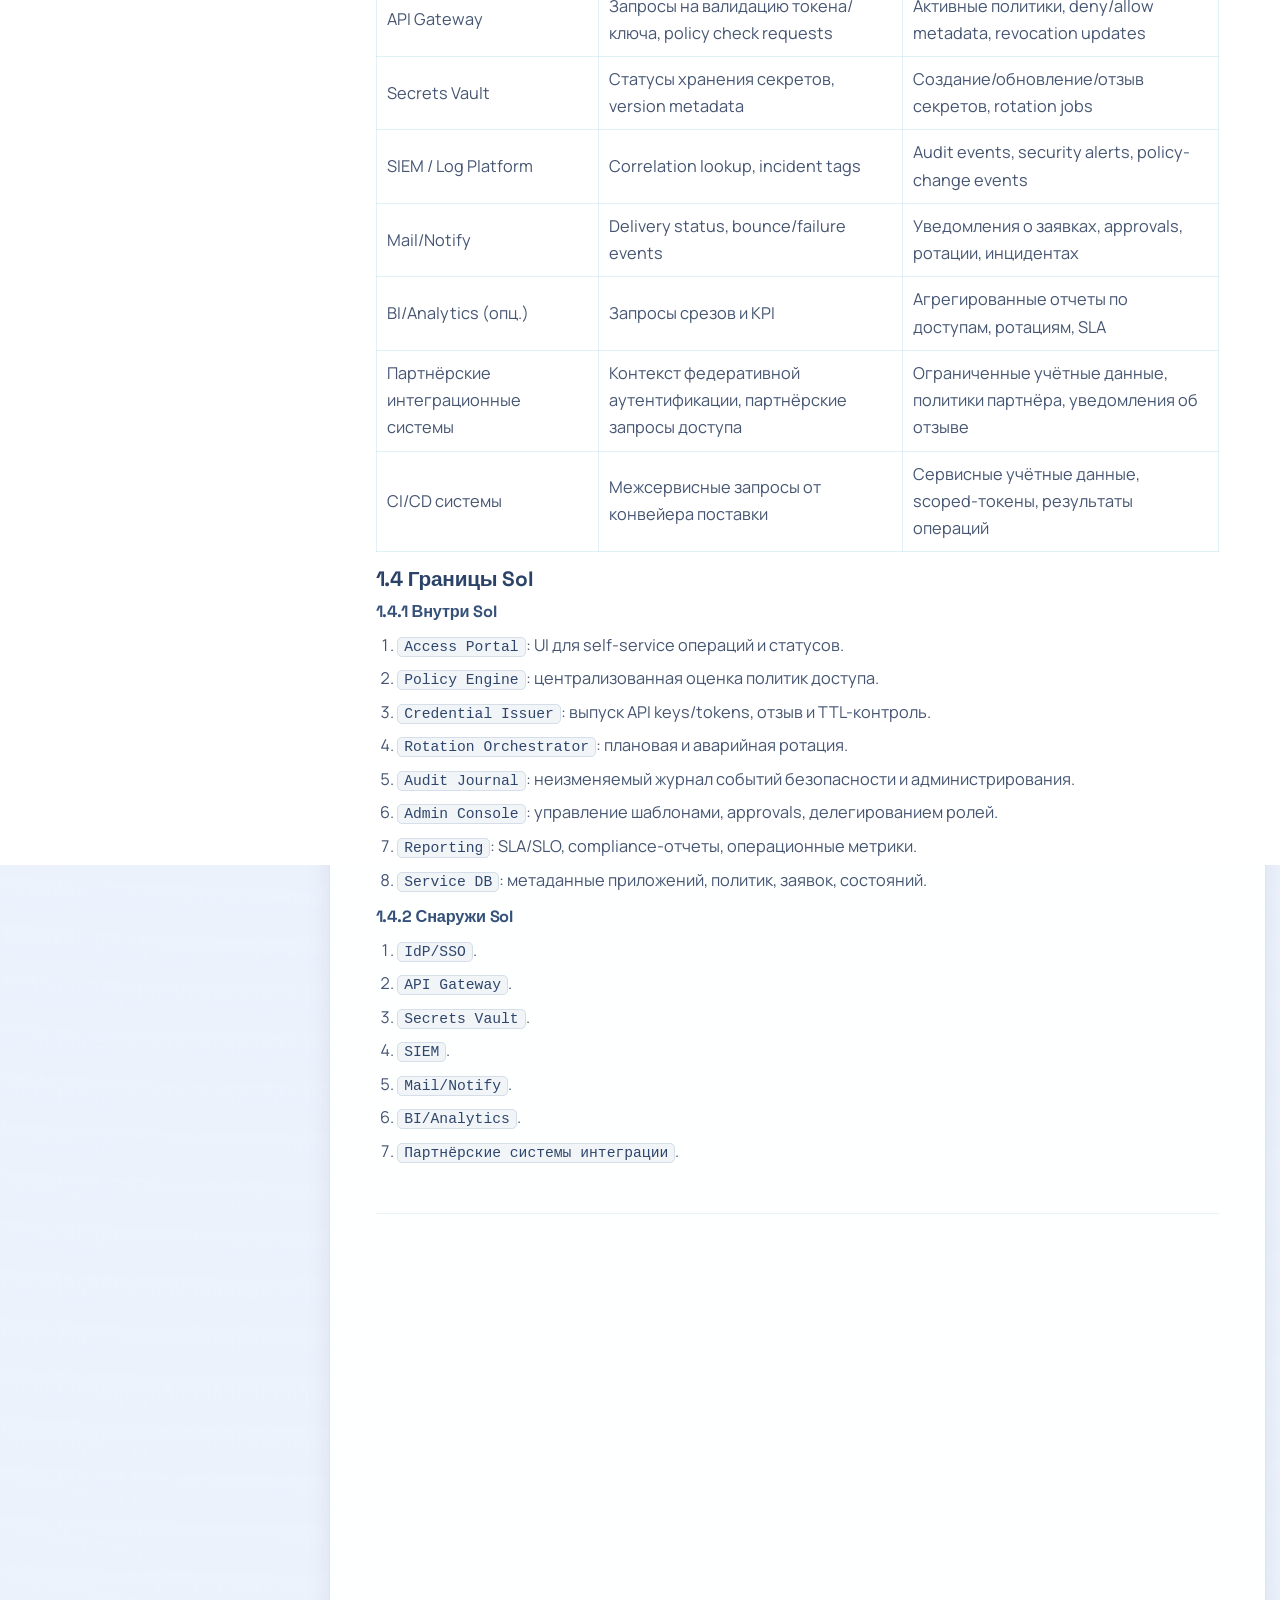
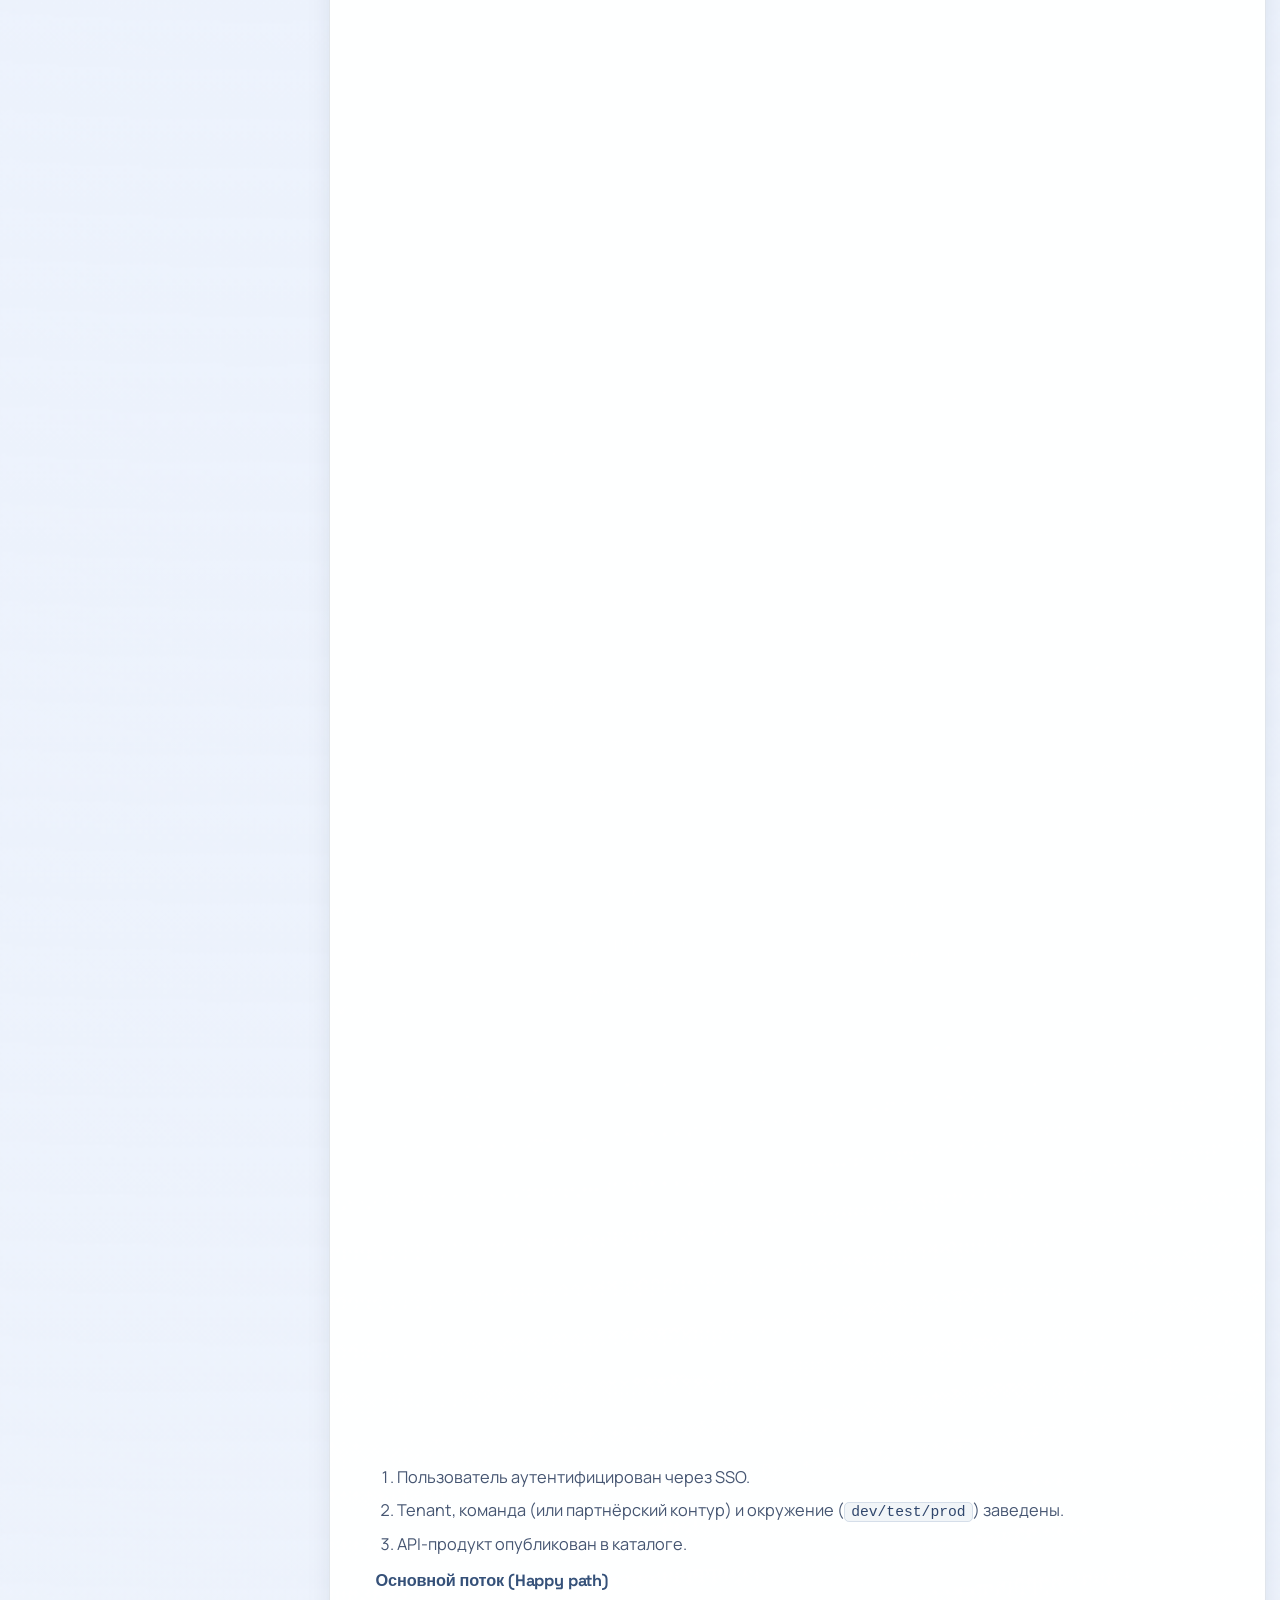
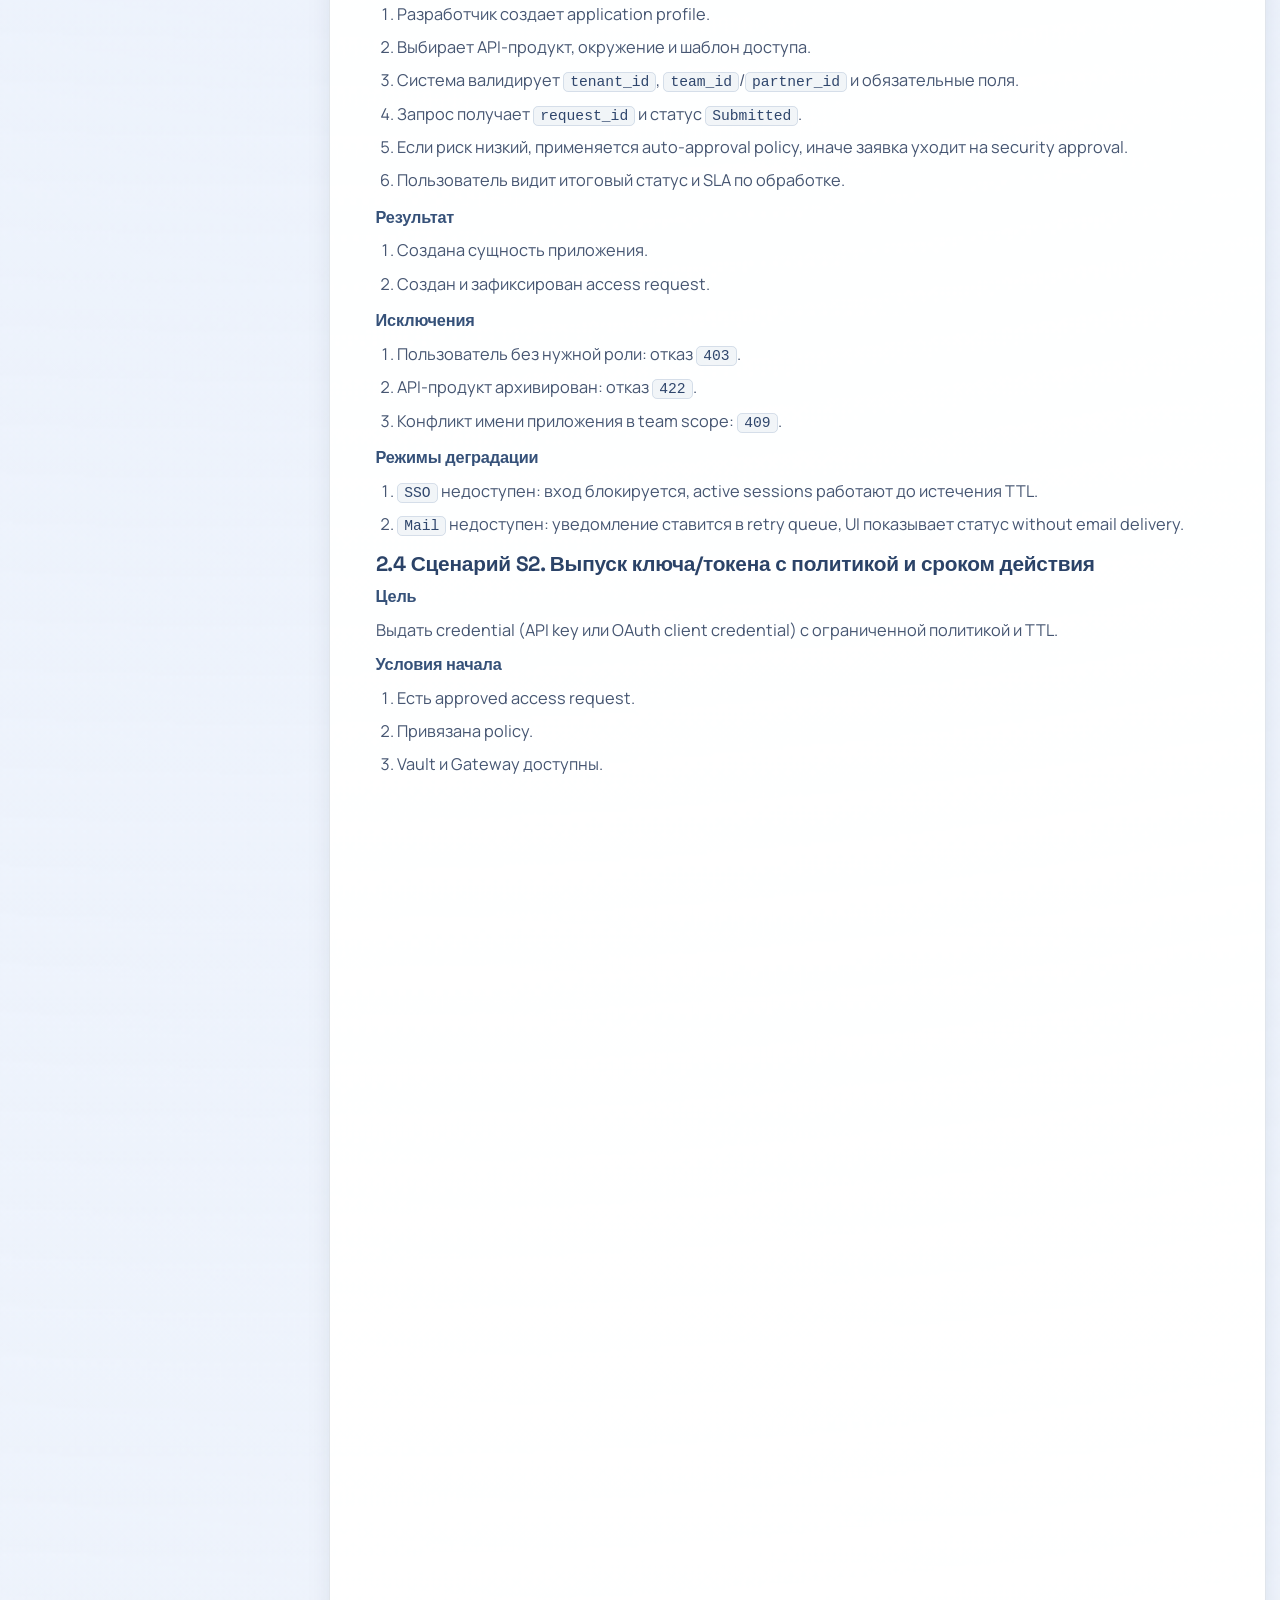
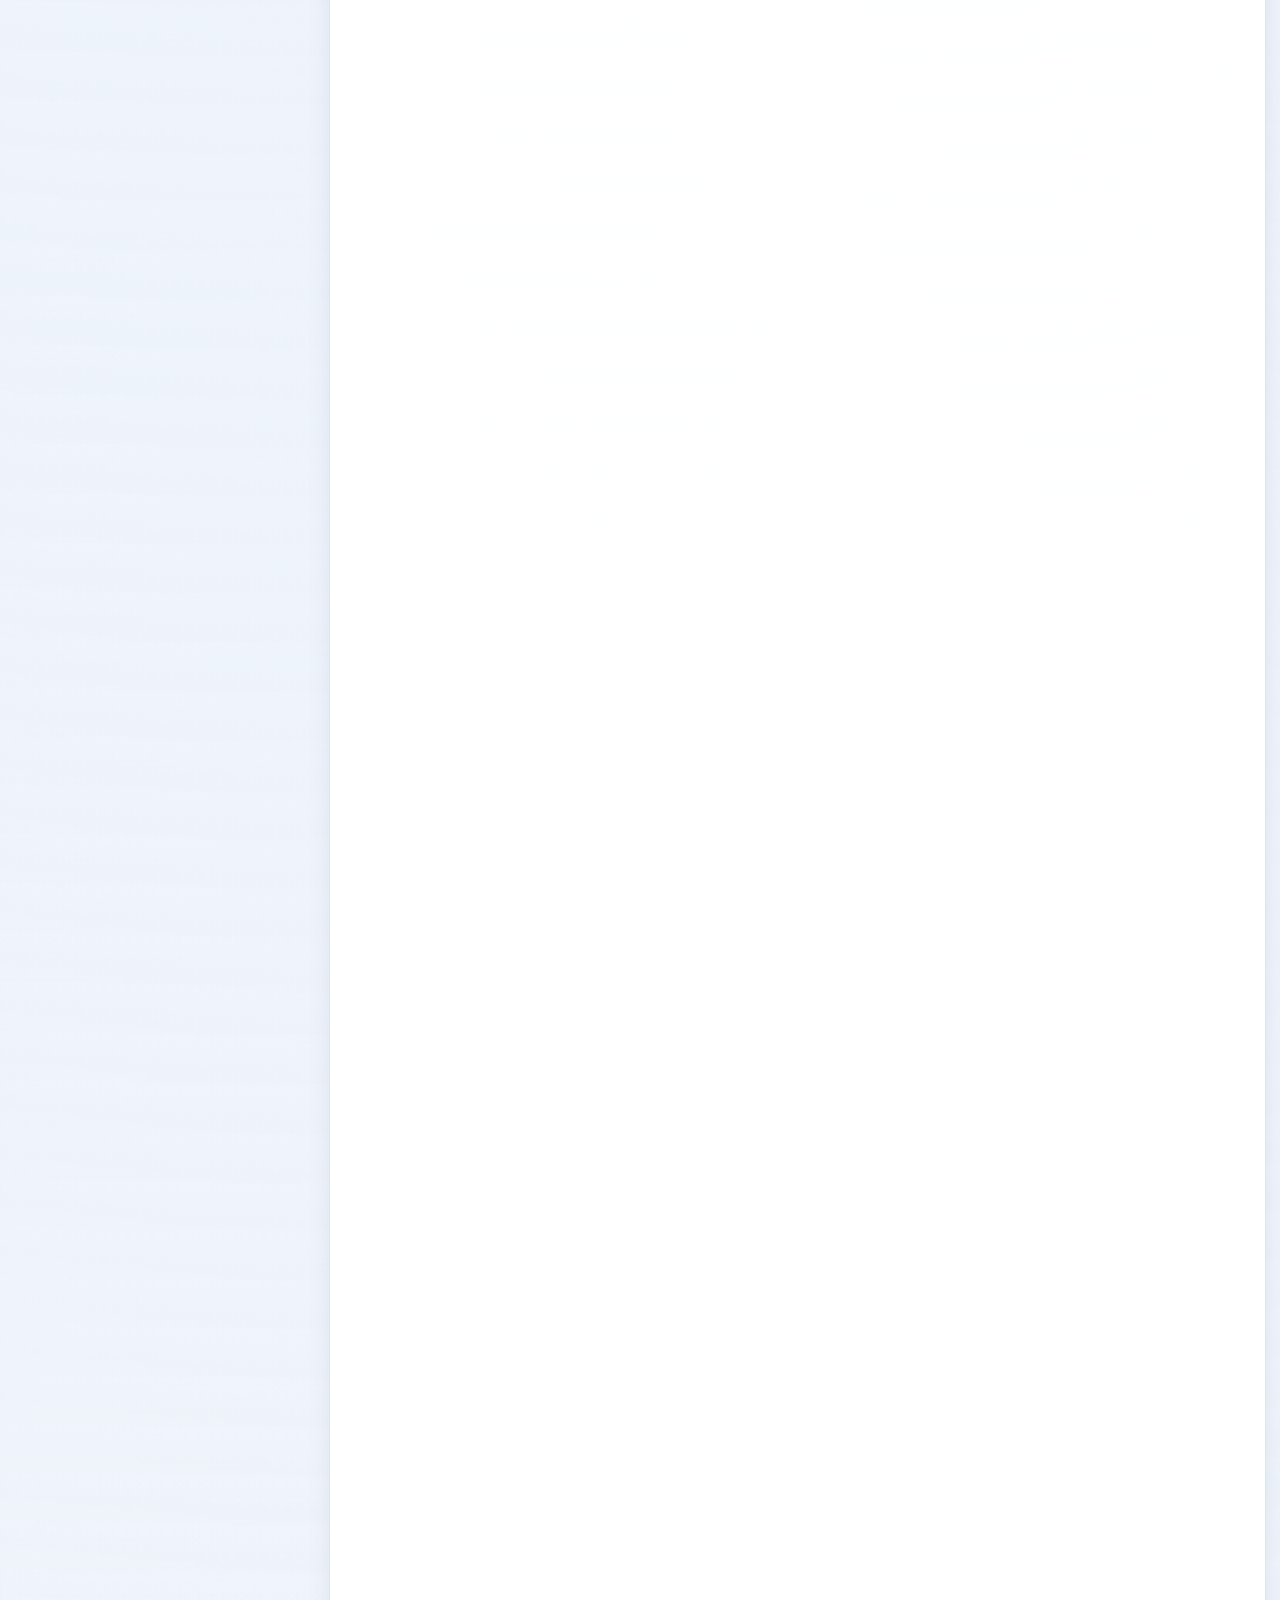
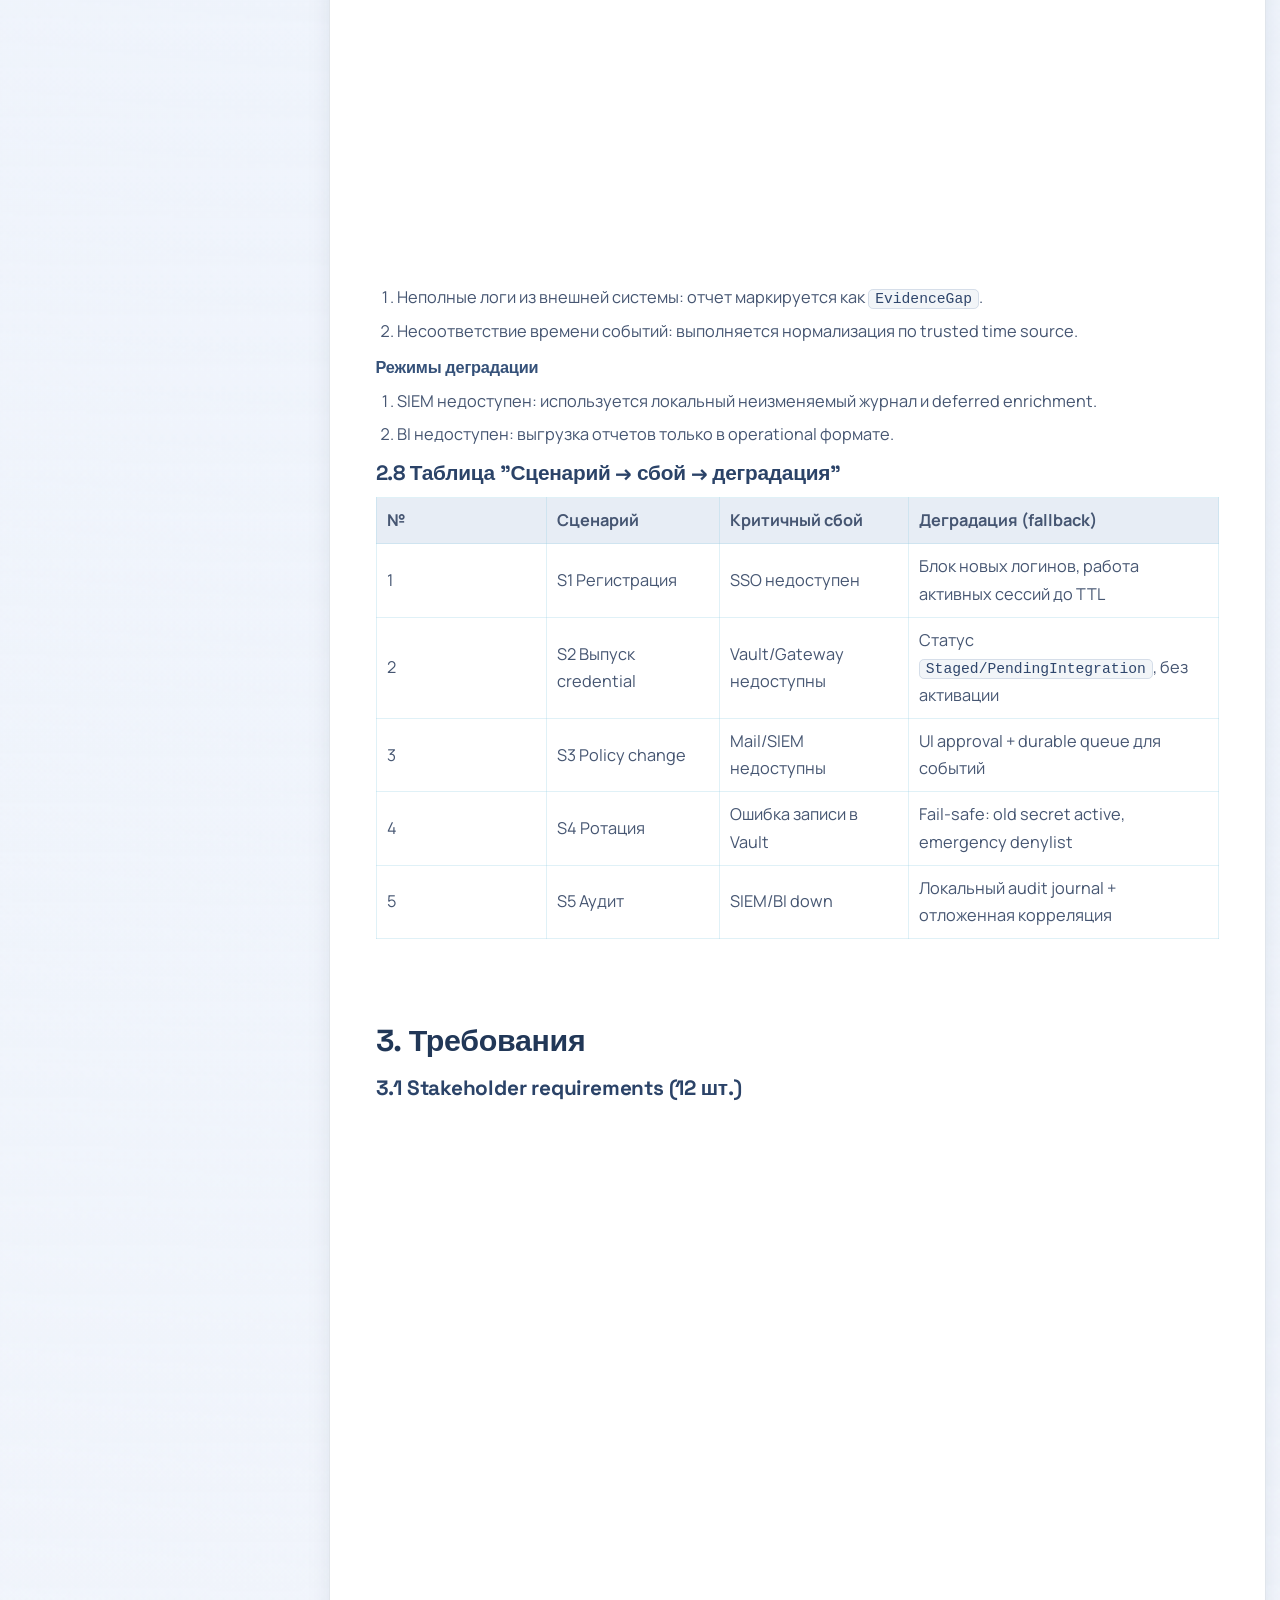
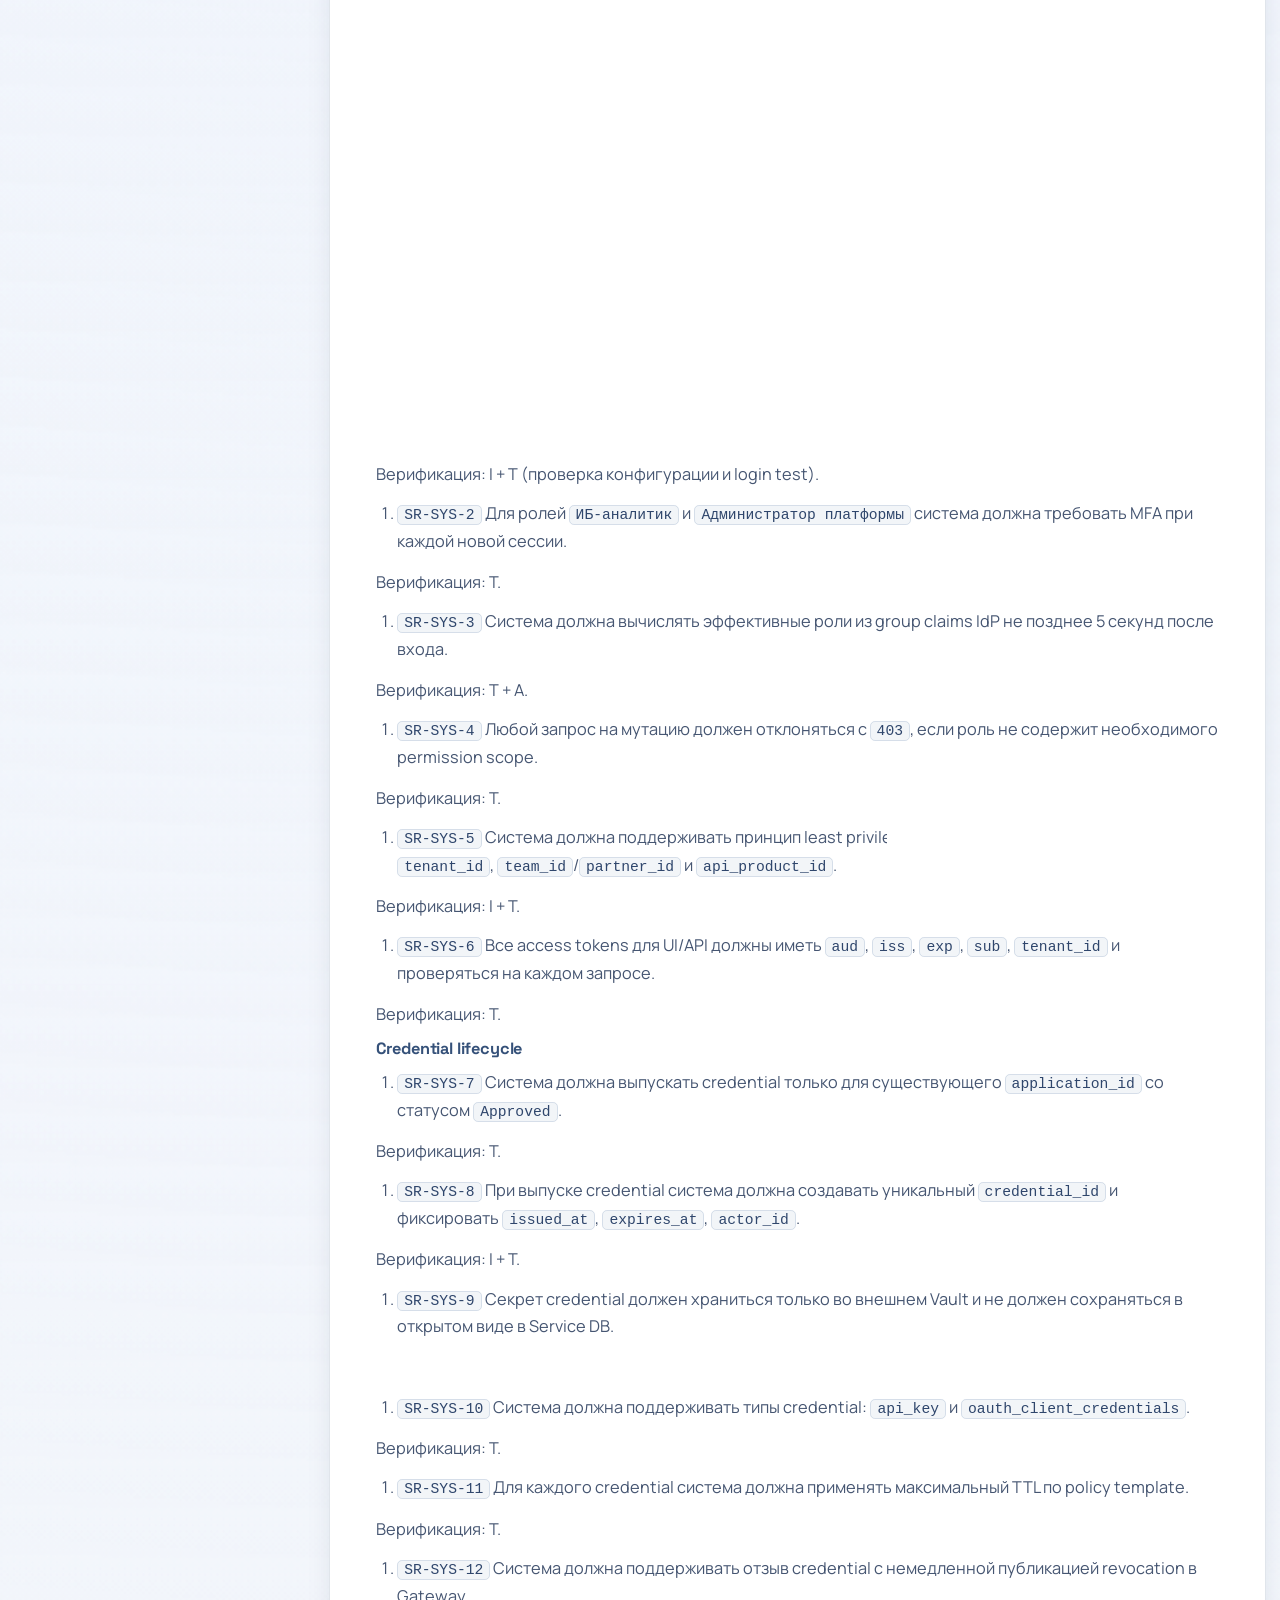
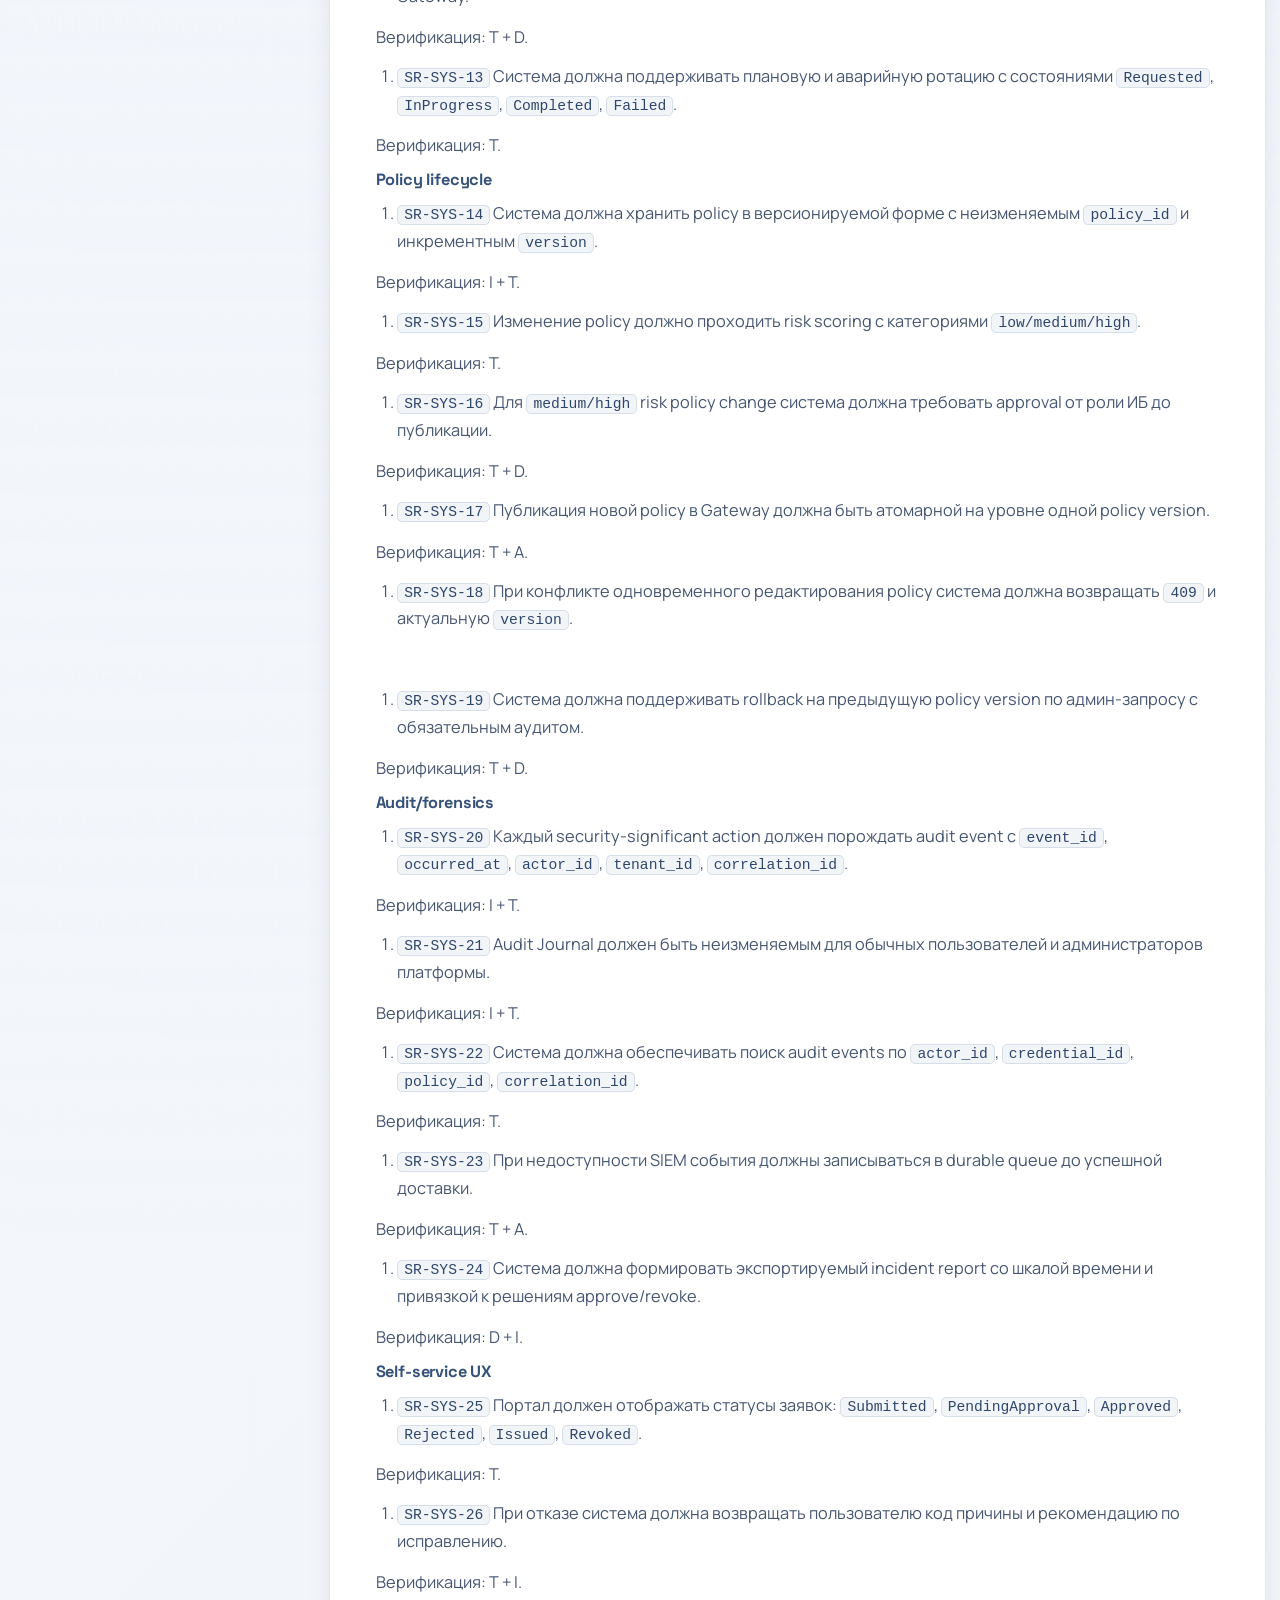
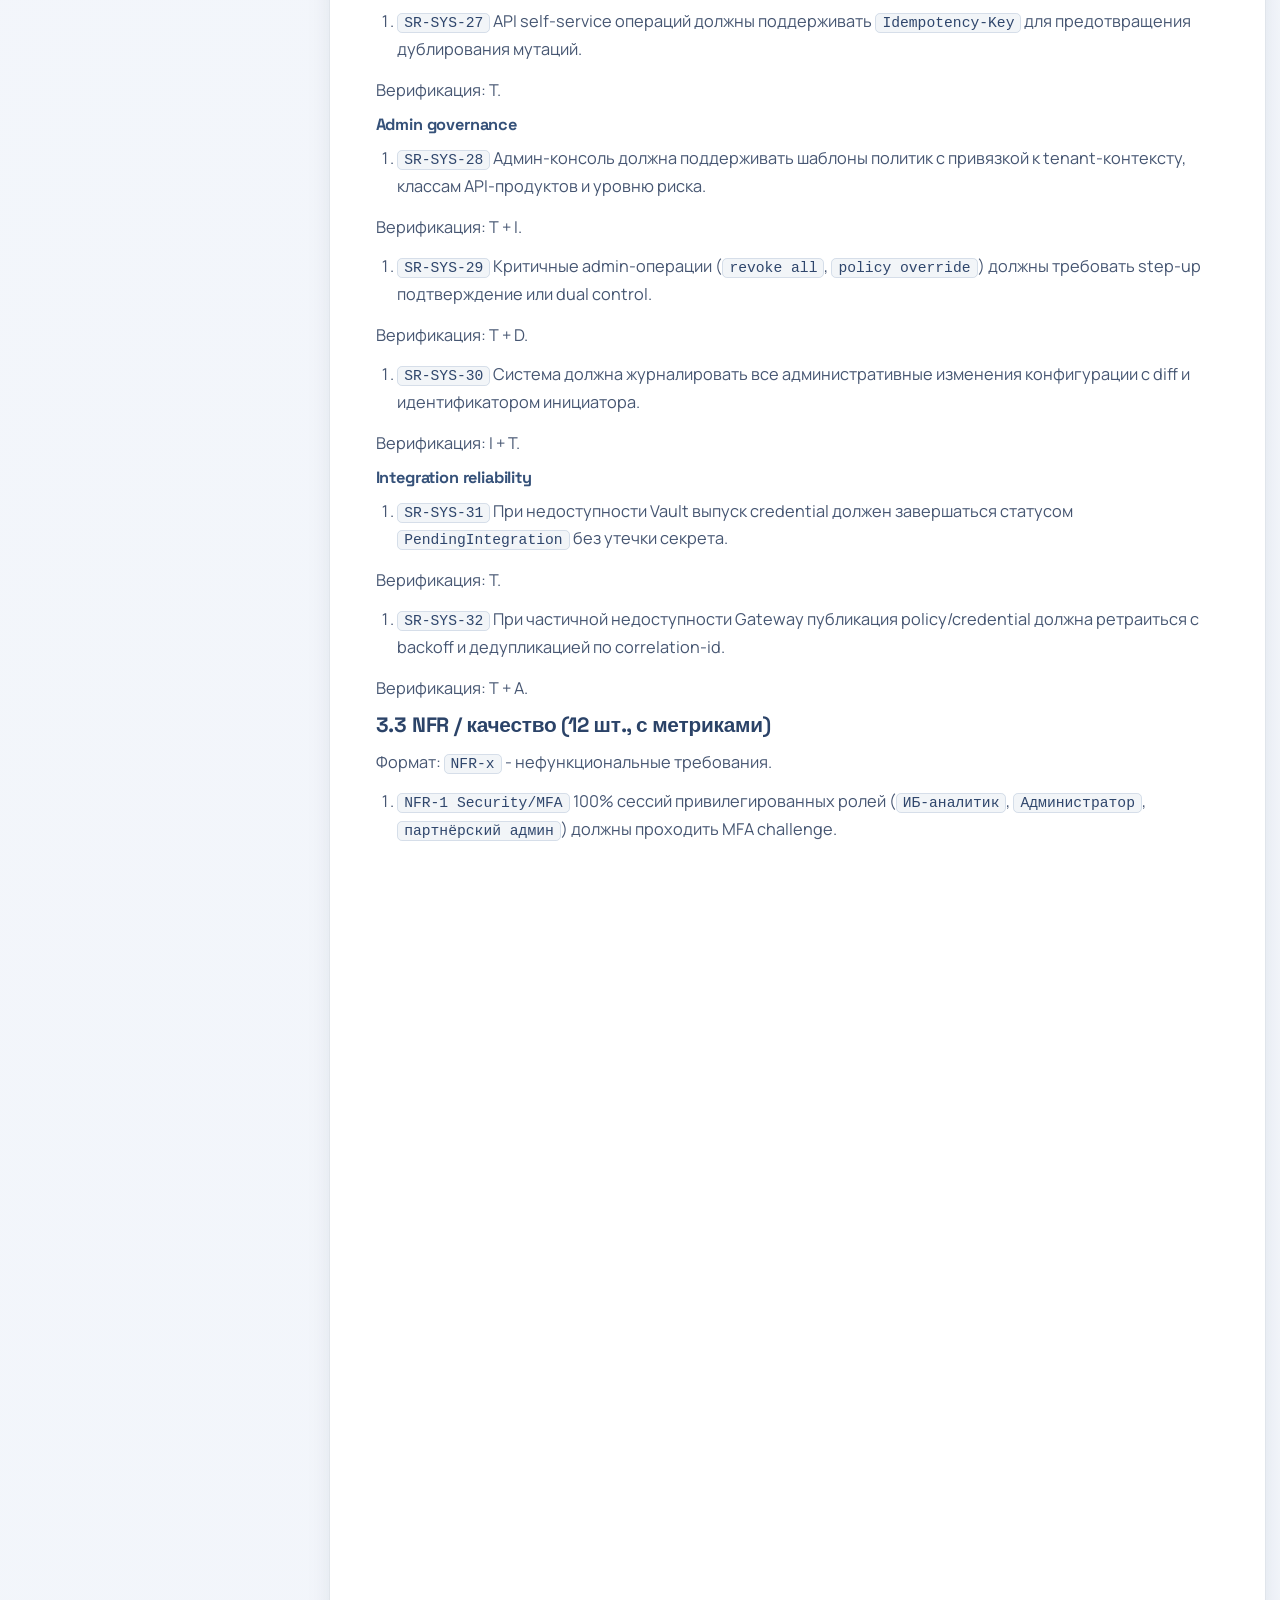
==== commit 214819a8: "Add 3D interactive effects and particle boom animations" ====
--- a/visualization/index.html
+++ b/visualization/index.html
@@ -17,6 +17,7 @@
     <link rel="stylesheet" href="./styles.css" />
   </head>
   <body>
+    <canvas id="fx-canvas" aria-hidden="true"></canvas>
     <div class="ambient ambient-a" aria-hidden="true"></div>
     <div class="ambient ambient-b" aria-hidden="true"></div>
     <div class="grain" aria-hidden="true"></div>
@@ -40,6 +41,12 @@
         <p class="hero-copy">
           Структурированное представление markdown-документа с навигацией по разделам, сценариям и требованиям.
         </p>
+        <div class="hero-3d" aria-hidden="true">
+          <div class="hero-plate hero-plate-a"></div>
+          <div class="hero-plate hero-plate-b"></div>
+          <div class="hero-ring"></div>
+          <div class="hero-core"></div>
+        </div>
         <div id="metric-strip" class="metric-strip" aria-label="Метрики кейса"></div>
         <div id="scenario-rail" class="scenario-rail" aria-label="Сценарии"></div>
       </section>
--- a/visualization/styles.css
+++ b/visualization/styles.css
@@ -33,10 +33,22 @@
 body {
   position: relative;
   overflow-x: hidden;
+  perspective: 1200px;
 }
 
 a {
   color: inherit;
+}
+
+#fx-canvas {
+  position: fixed;
+  inset: 0;
+  width: 100%;
+  height: 100%;
+  pointer-events: none;
+  z-index: 6;
+  opacity: 0.9;
+  mix-blend-mode: screen;
 }
 
 .ambient {
@@ -183,6 +195,13 @@
   align-content: center;
   gap: 24px;
   padding: clamp(56px, 9vw, 108px) 0 56px;
+  overflow: hidden;
+  transform-style: preserve-3d;
+}
+
+.hero > :not(.hero-3d) {
+  position: relative;
+  z-index: 2;
 }
 
 .hero::after {
@@ -228,6 +247,96 @@
   animation: riseIn 0.7s ease 0.22s forwards;
 }
 
+.hero-3d {
+  position: absolute;
+  right: clamp(-70px, -8vw, -12px);
+  top: 48%;
+  width: clamp(260px, 36vw, 500px);
+  aspect-ratio: 1 / 1;
+  transform-style: preserve-3d;
+  transform: translate3d(calc(var(--pointer-x, 0) * 26px), calc(var(--pointer-y, 0) * 20px), -12px)
+    translateY(-50%) rotateX(calc(var(--pointer-y, 0) * -10deg)) rotateY(calc(var(--pointer-x, 0) * 10deg));
+  z-index: 1;
+  pointer-events: none;
+}
+
+.hero-plate {
+  position: absolute;
+  inset: 12%;
+  border-radius: 26px;
+  border: 1px solid rgba(68, 105, 167, 0.38);
+  background: linear-gradient(145deg, rgba(156, 186, 229, 0.18), rgba(106, 143, 202, 0.08));
+  box-shadow: 0 16px 44px rgba(52, 86, 141, 0.2);
+}
+
+.hero-plate-a {
+  transform: translateZ(6px) rotate(8deg);
+  animation: plateFloatA 6.5s ease-in-out infinite;
+}
+
+.hero-plate-b {
+  inset: 20%;
+  transform: translateZ(44px) rotate(-13deg);
+  animation: plateFloatB 8.2s ease-in-out infinite;
+}
+
+.hero-ring {
+  position: absolute;
+  inset: 9%;
+  border-radius: 50%;
+  border: 2px dashed rgba(82, 115, 175, 0.62);
+  transform: translateZ(68px);
+  animation: heroSpin 9.2s linear infinite;
+}
+
+.hero-core {
+  position: absolute;
+  inset: 34%;
+  border-radius: 50%;
+  transform: translateZ(108px);
+  background: radial-gradient(circle at 30% 30%, #ffffff, #9dbce8 46%, #5f8ccf 70%);
+  box-shadow: 0 0 20px rgba(93, 139, 210, 0.6), 0 0 60px rgba(104, 139, 202, 0.36);
+  animation: corePulse 1.45s ease-in-out infinite alternate;
+}
+
+@keyframes plateFloatA {
+  0%,
+  100% {
+    transform: translateZ(6px) rotate(8deg) translateY(0);
+  }
+  50% {
+    transform: translateZ(26px) rotate(5deg) translateY(-10px);
+  }
+}
+
+@keyframes plateFloatB {
+  0%,
+  100% {
+    transform: translateZ(44px) rotate(-13deg) translateY(0);
+  }
+  50% {
+    transform: translateZ(62px) rotate(-18deg) translateY(10px);
+  }
+}
+
+@keyframes heroSpin {
+  from {
+    transform: translateZ(68px) rotate(0deg);
+  }
+  to {
+    transform: translateZ(68px) rotate(360deg);
+  }
+}
+
+@keyframes corePulse {
+  from {
+    transform: translateZ(108px) scale(0.94);
+  }
+  to {
+    transform: translateZ(108px) scale(1.08);
+  }
+}
+
 @keyframes riseIn {
   to {
     opacity: 1;
@@ -253,6 +362,13 @@
   border-radius: 999px;
   padding: 10px 16px;
   box-shadow: 0 4px 14px rgba(40, 62, 96, 0.08);
+  transition: transform 180ms ease, box-shadow 180ms ease;
+  will-change: transform;
+}
+
+.metric:hover {
+  transform: translateY(-3px) scale(1.02);
+  box-shadow: 0 10px 24px rgba(42, 70, 112, 0.24);
 }
 
 .metric-value {
@@ -285,12 +401,30 @@
   color: #3f567a;
   font-size: 0.84rem;
   transition: transform 180ms ease, border-color 180ms ease, background 180ms ease;
+  position: relative;
+  overflow: hidden;
 }
 
 .scenario-pill:hover {
-  transform: translateY(-2px);
+  transform: translateY(-2px) scale(1.03);
   border-color: rgba(67, 98, 146, 0.5);
   background: rgba(86, 120, 178, 0.12);
+}
+
+.scenario-pill::after {
+  content: "";
+  position: absolute;
+  width: 30%;
+  height: 180%;
+  top: -40%;
+  left: -38%;
+  transform: rotate(24deg);
+  background: linear-gradient(90deg, transparent, rgba(255, 255, 255, 0.68), transparent);
+  transition: left 280ms ease;
+}
+
+.scenario-pill:hover::after {
+  left: 120%;
 }
 
 .layout {
@@ -332,9 +466,25 @@
 }
 
 #toc-items {
+  position: relative;
   display: flex;
   flex-direction: column;
   gap: 3px;
+  padding-left: 10px;
+}
+
+.toc-indicator {
+  position: absolute;
+  left: 0;
+  top: 0;
+  width: 3px;
+  height: 0;
+  border-radius: 999px;
+  background: linear-gradient(180deg, #5b82c0, #3d6fb7);
+  box-shadow: 0 0 8px rgba(66, 103, 168, 0.35);
+  opacity: 0;
+  transform: translateY(0);
+  transition: transform 220ms ease, height 220ms ease, opacity 180ms ease;
 }
 
 .toc-link {
@@ -342,11 +492,11 @@
   text-decoration: none;
   color: #53698b;
   border-radius: 8px;
-  padding: 7px 9px;
+  padding: 7px 10px;
   line-height: 1.34;
   font-size: 0.86rem;
   border: 1px solid transparent;
-  transition: color 140ms ease, background 140ms ease, border-color 140ms ease;
+  transition: color 140ms ease, background 140ms ease, border-color 140ms ease, transform 140ms ease;
 }
 
 .toc-link.depth-3 {
@@ -359,6 +509,7 @@
   color: #1f365a;
   border-color: rgba(91, 124, 173, 0.42);
   background: rgba(114, 145, 193, 0.14);
+  transform: translateX(2px);
 }
 
 .doc-content {
@@ -378,6 +529,7 @@
   margin: 0;
   padding: clamp(18px, 3vw, 34px) 0;
   border-top: 1px solid rgba(138, 196, 217, 0.2);
+  transform-style: preserve-3d;
 }
 
 .doc-section:first-child {
@@ -585,6 +737,29 @@
   transform: translateY(-2px);
 }
 
+.shockwave {
+  position: fixed;
+  width: 12px;
+  height: 12px;
+  border-radius: 50%;
+  border: 2px solid rgba(83, 120, 184, 0.8);
+  transform: translate(-50%, -50%) scale(0.2);
+  pointer-events: none;
+  z-index: 18;
+  animation: shockOut 520ms ease-out forwards;
+}
+
+@keyframes shockOut {
+  0% {
+    opacity: 0.85;
+    transform: translate(-50%, -50%) scale(0.2);
+  }
+  100% {
+    opacity: 0;
+    transform: translate(-50%, -50%) scale(11);
+  }
+}
+
 @media (max-width: 1080px) {
   .layout {
     grid-template-columns: 1fr;
@@ -625,6 +800,12 @@
     padding-top: 36px;
   }
 
+  .hero-3d {
+    right: -46px;
+    width: 240px;
+    opacity: 0.5;
+  }
+
   main {
     width: calc(100% - 14px);
   }
@@ -643,3 +824,18 @@
     text-align: center;
   }
 }
+
+@media (prefers-reduced-motion: reduce) {
+  #fx-canvas {
+    display: none;
+  }
+
+  .hero-plate-a,
+  .hero-plate-b,
+  .hero-ring,
+  .hero-core,
+  .ambient-a,
+  .ambient-b {
+    animation: none !important;
+  }
+}
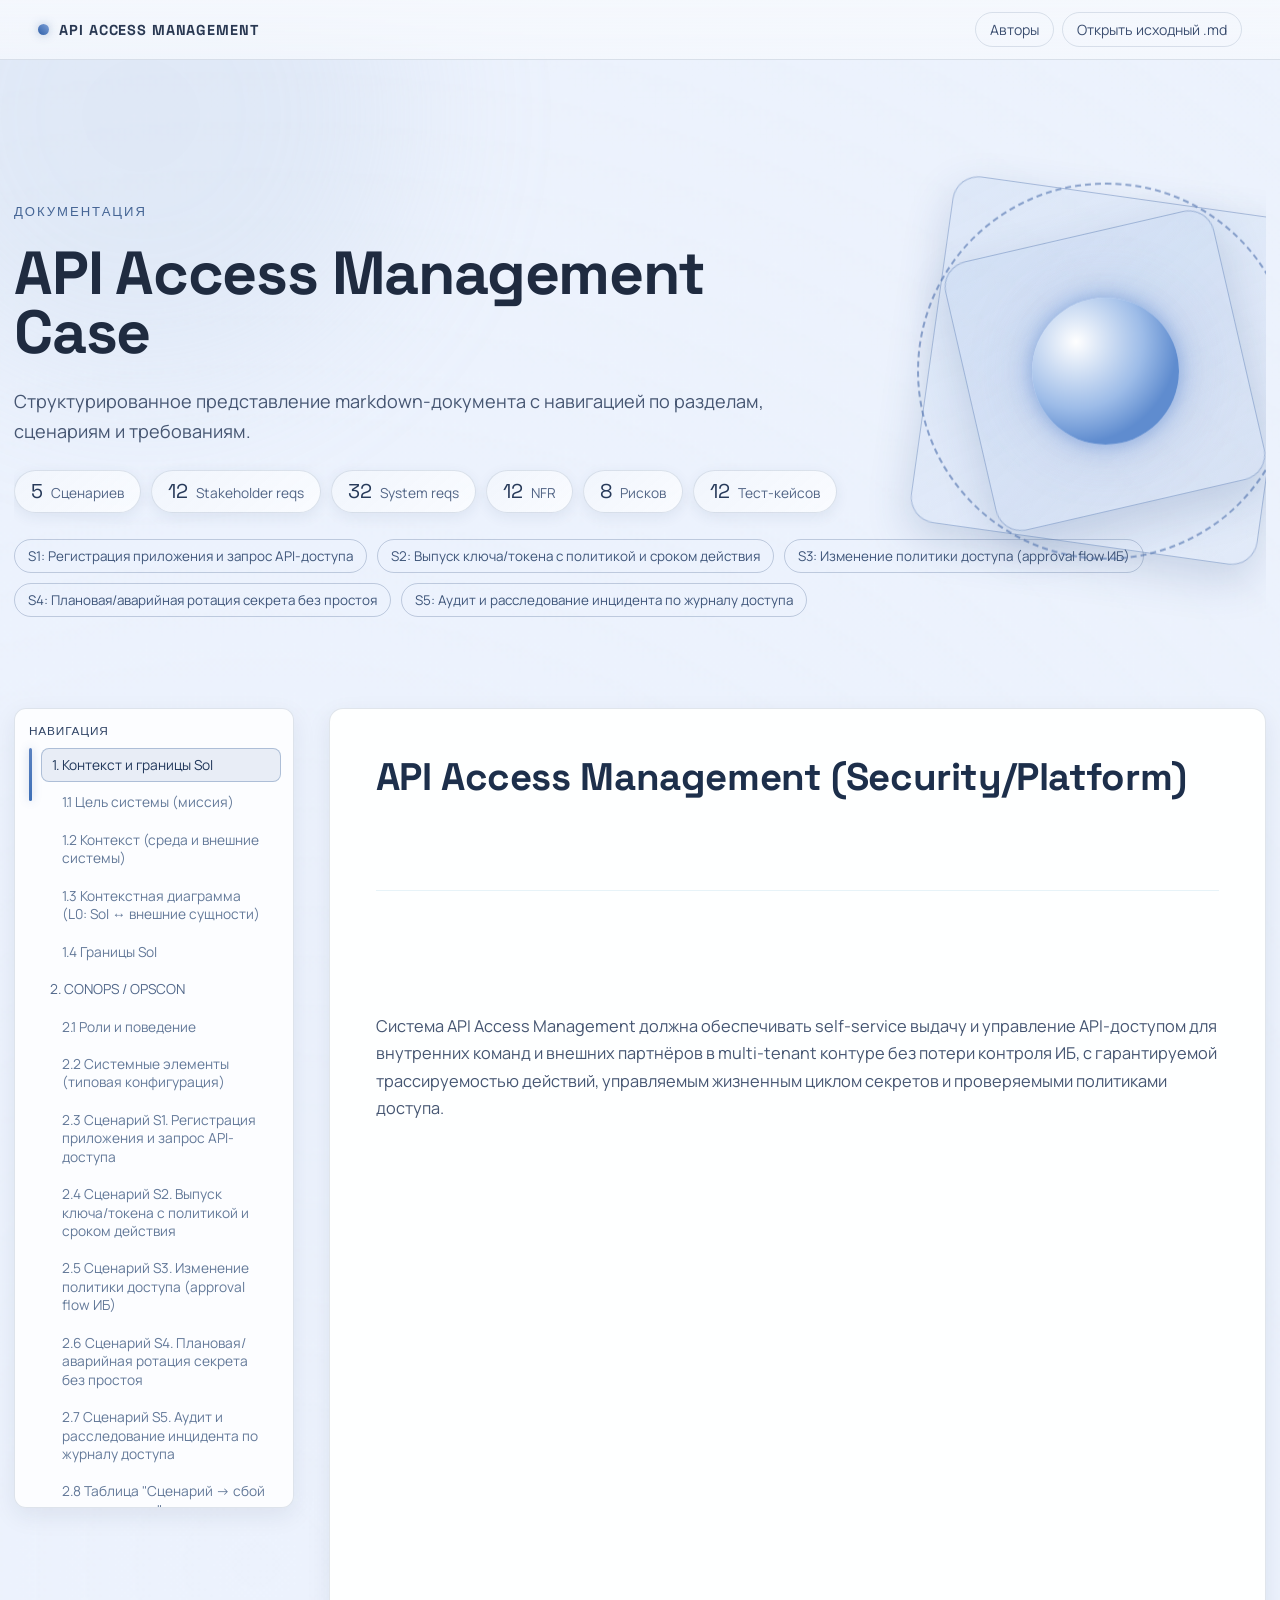
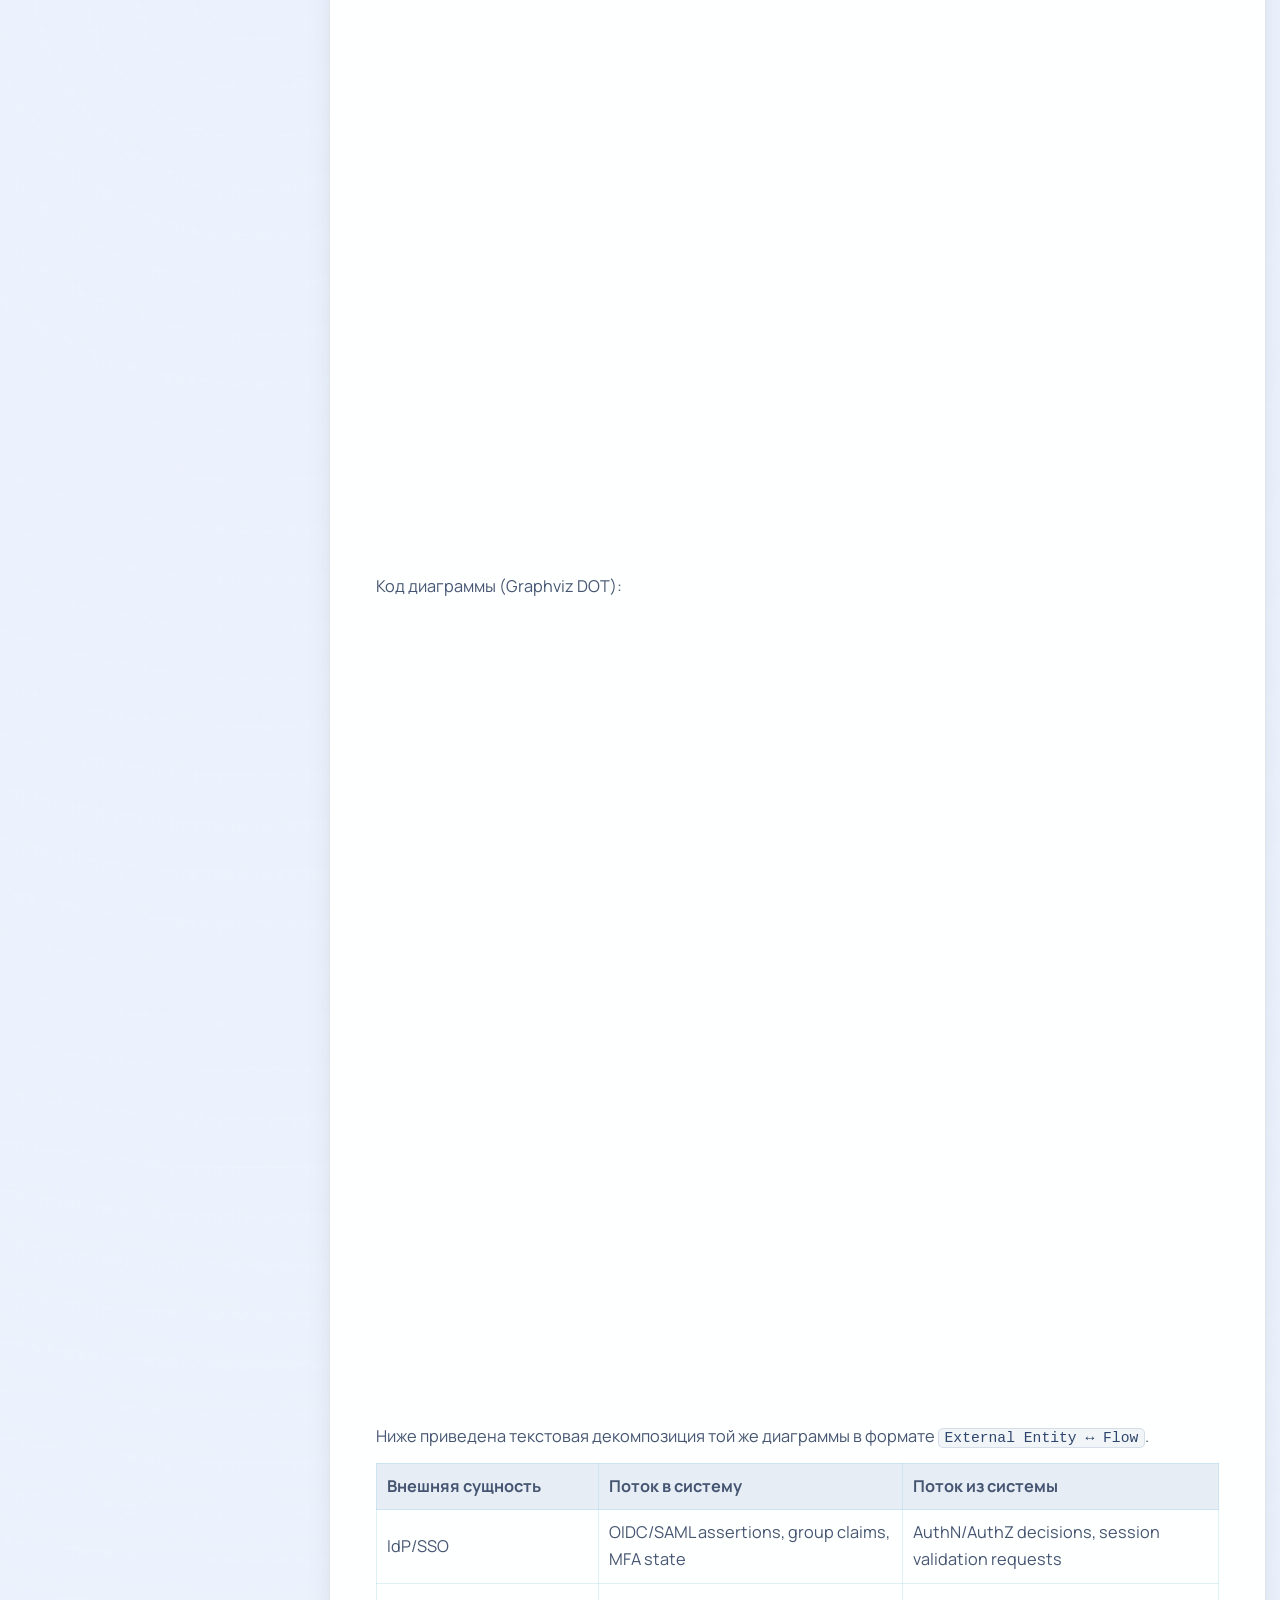
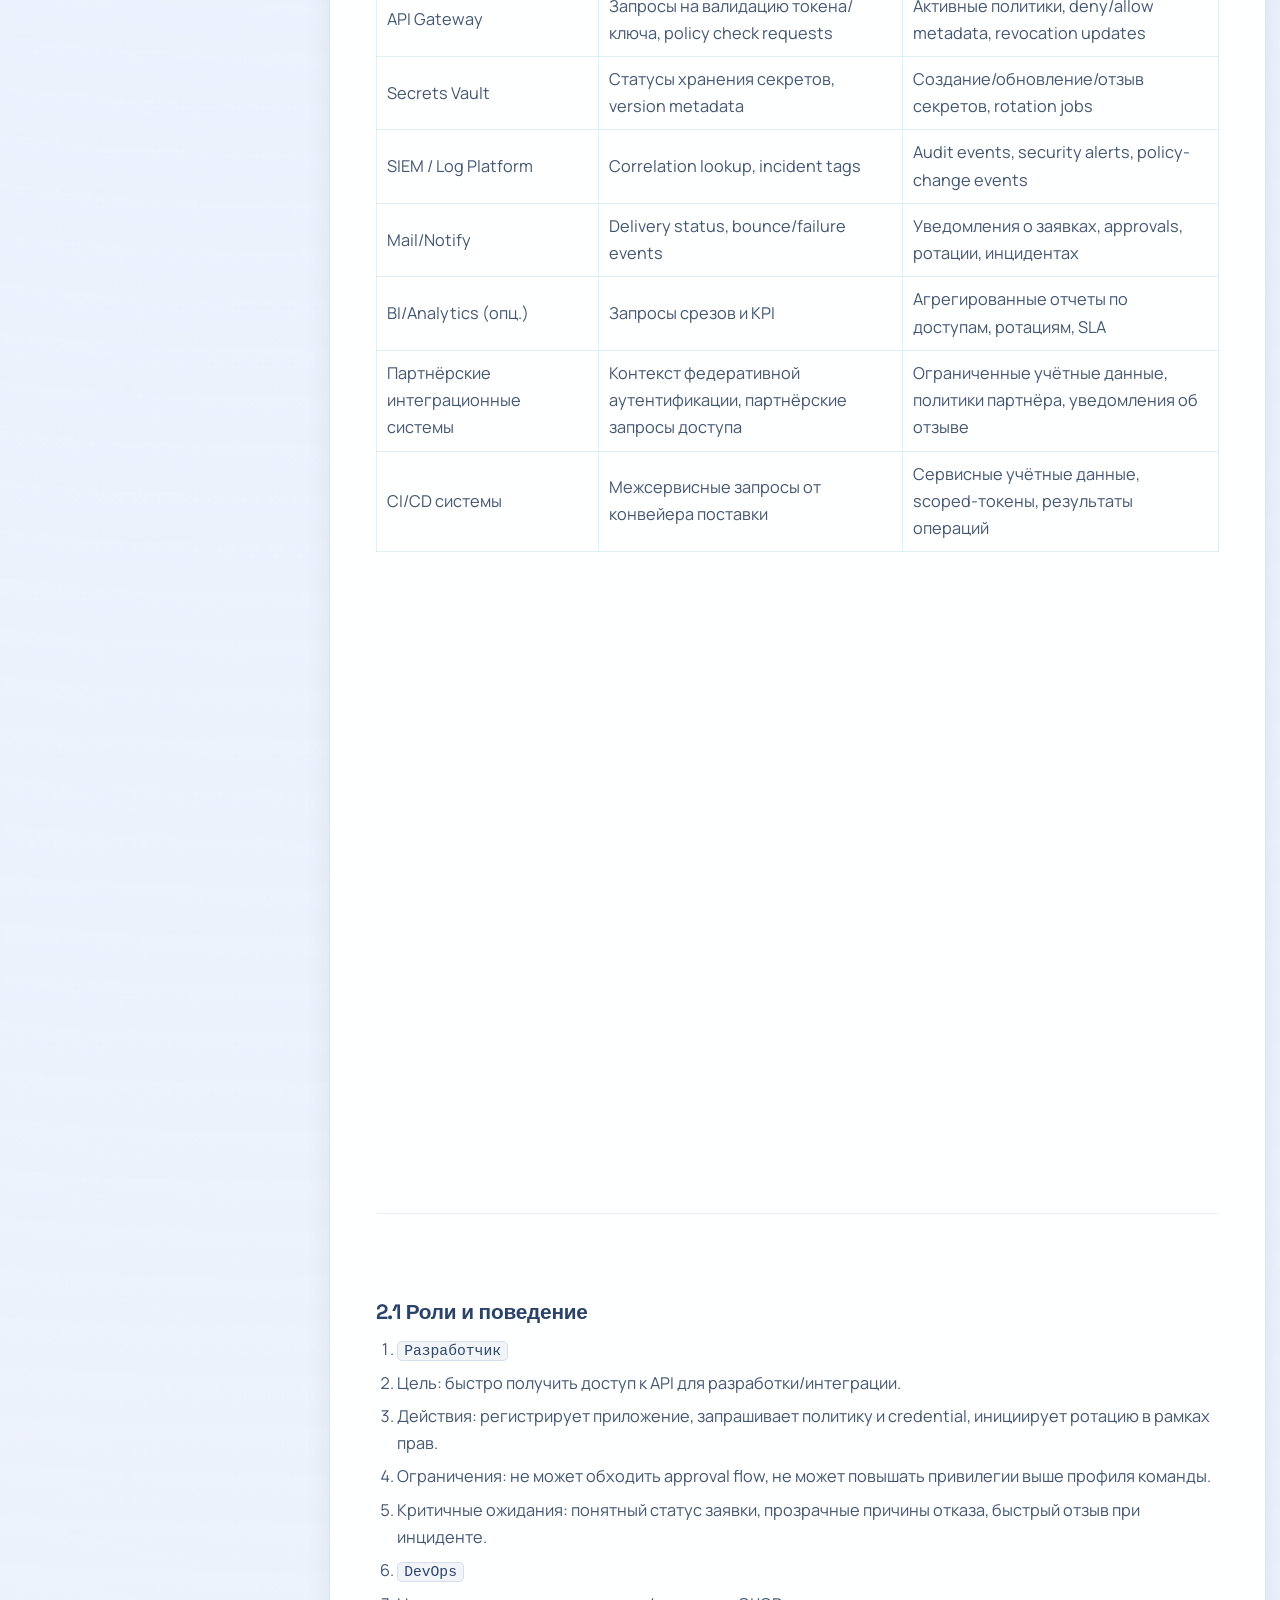
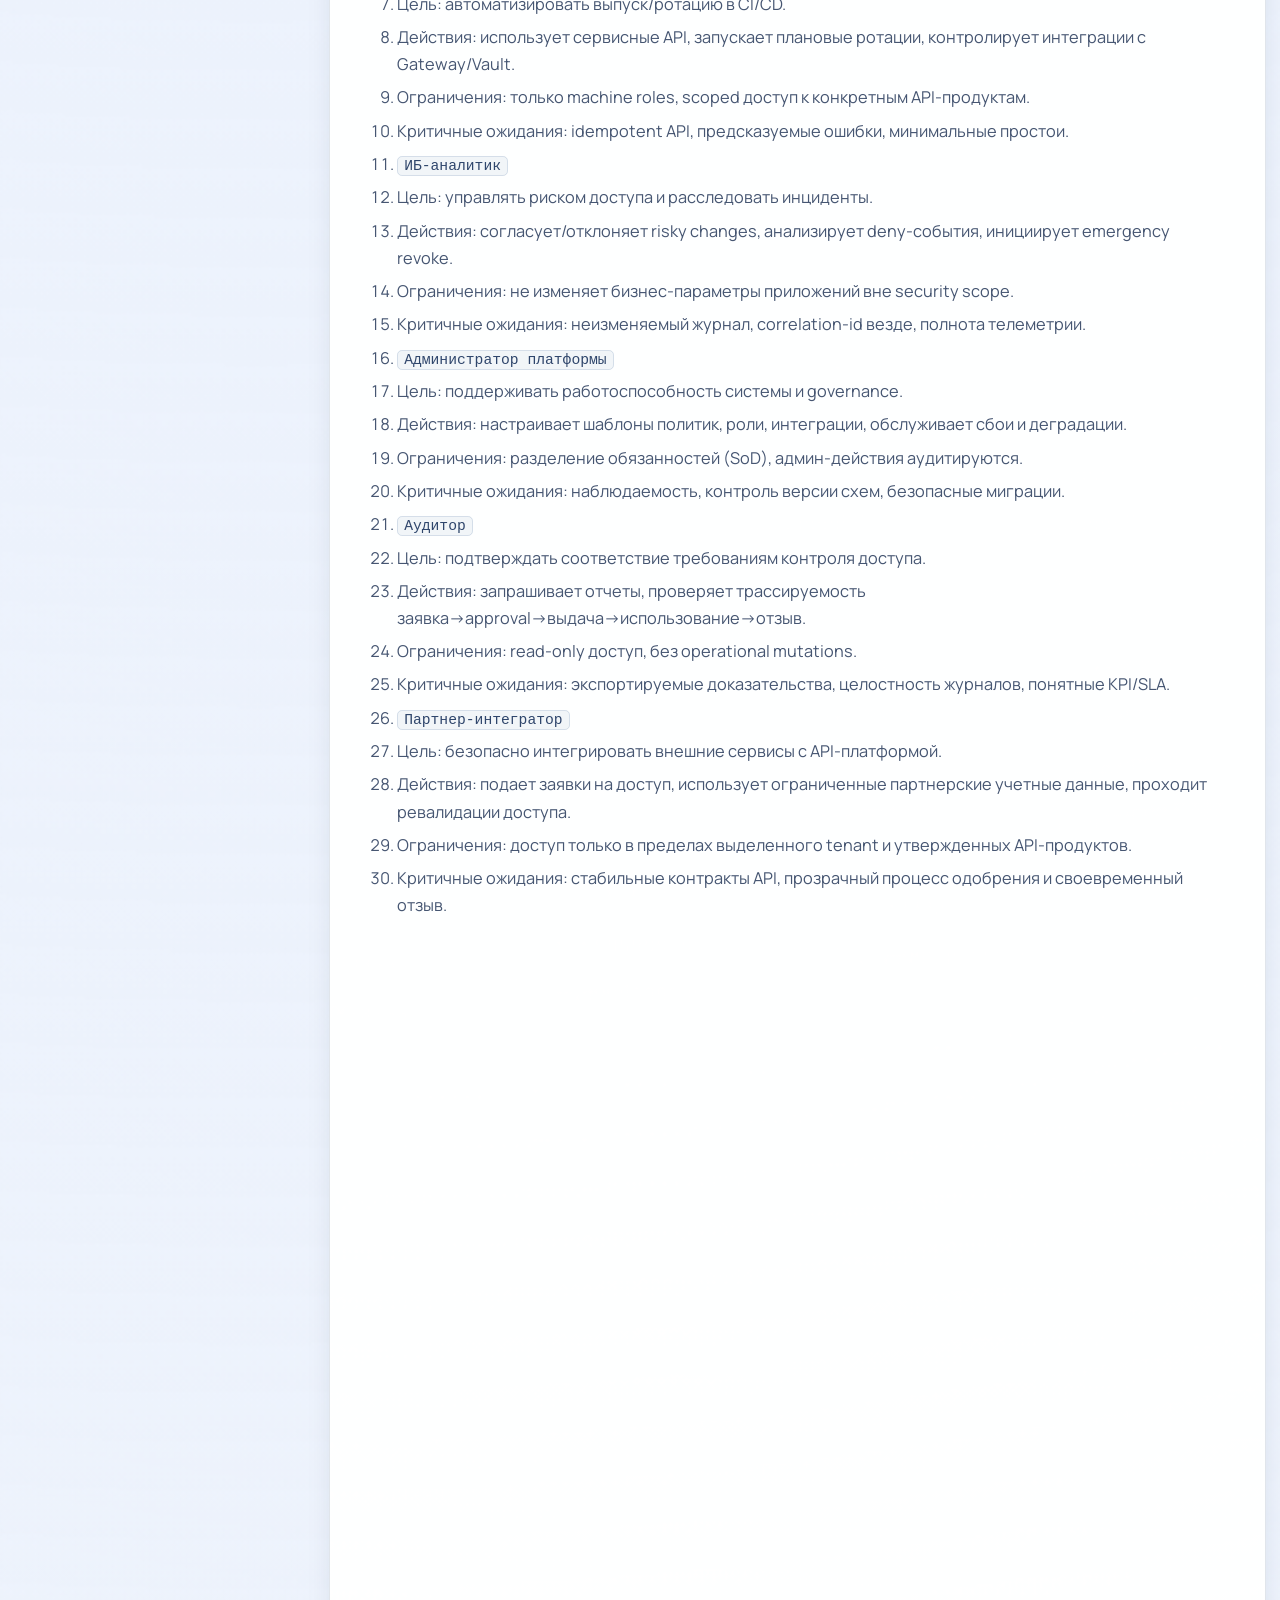
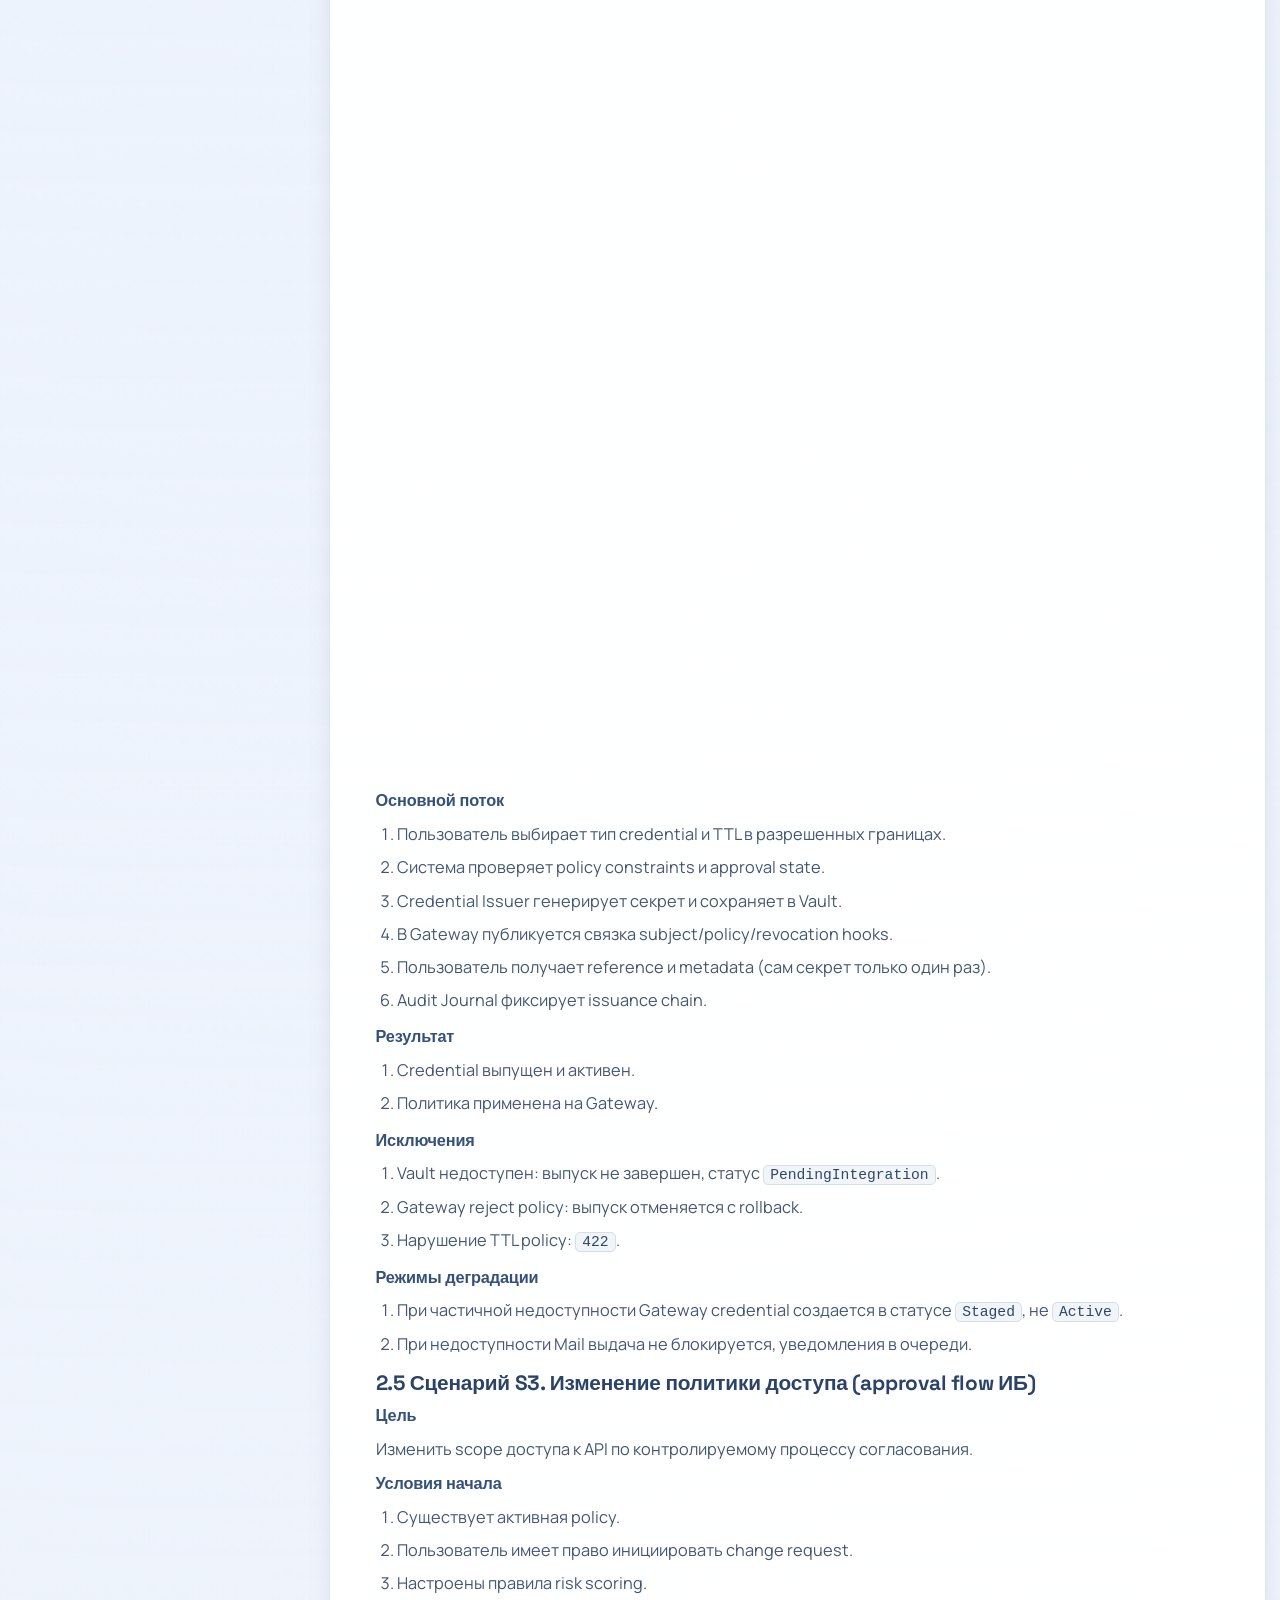
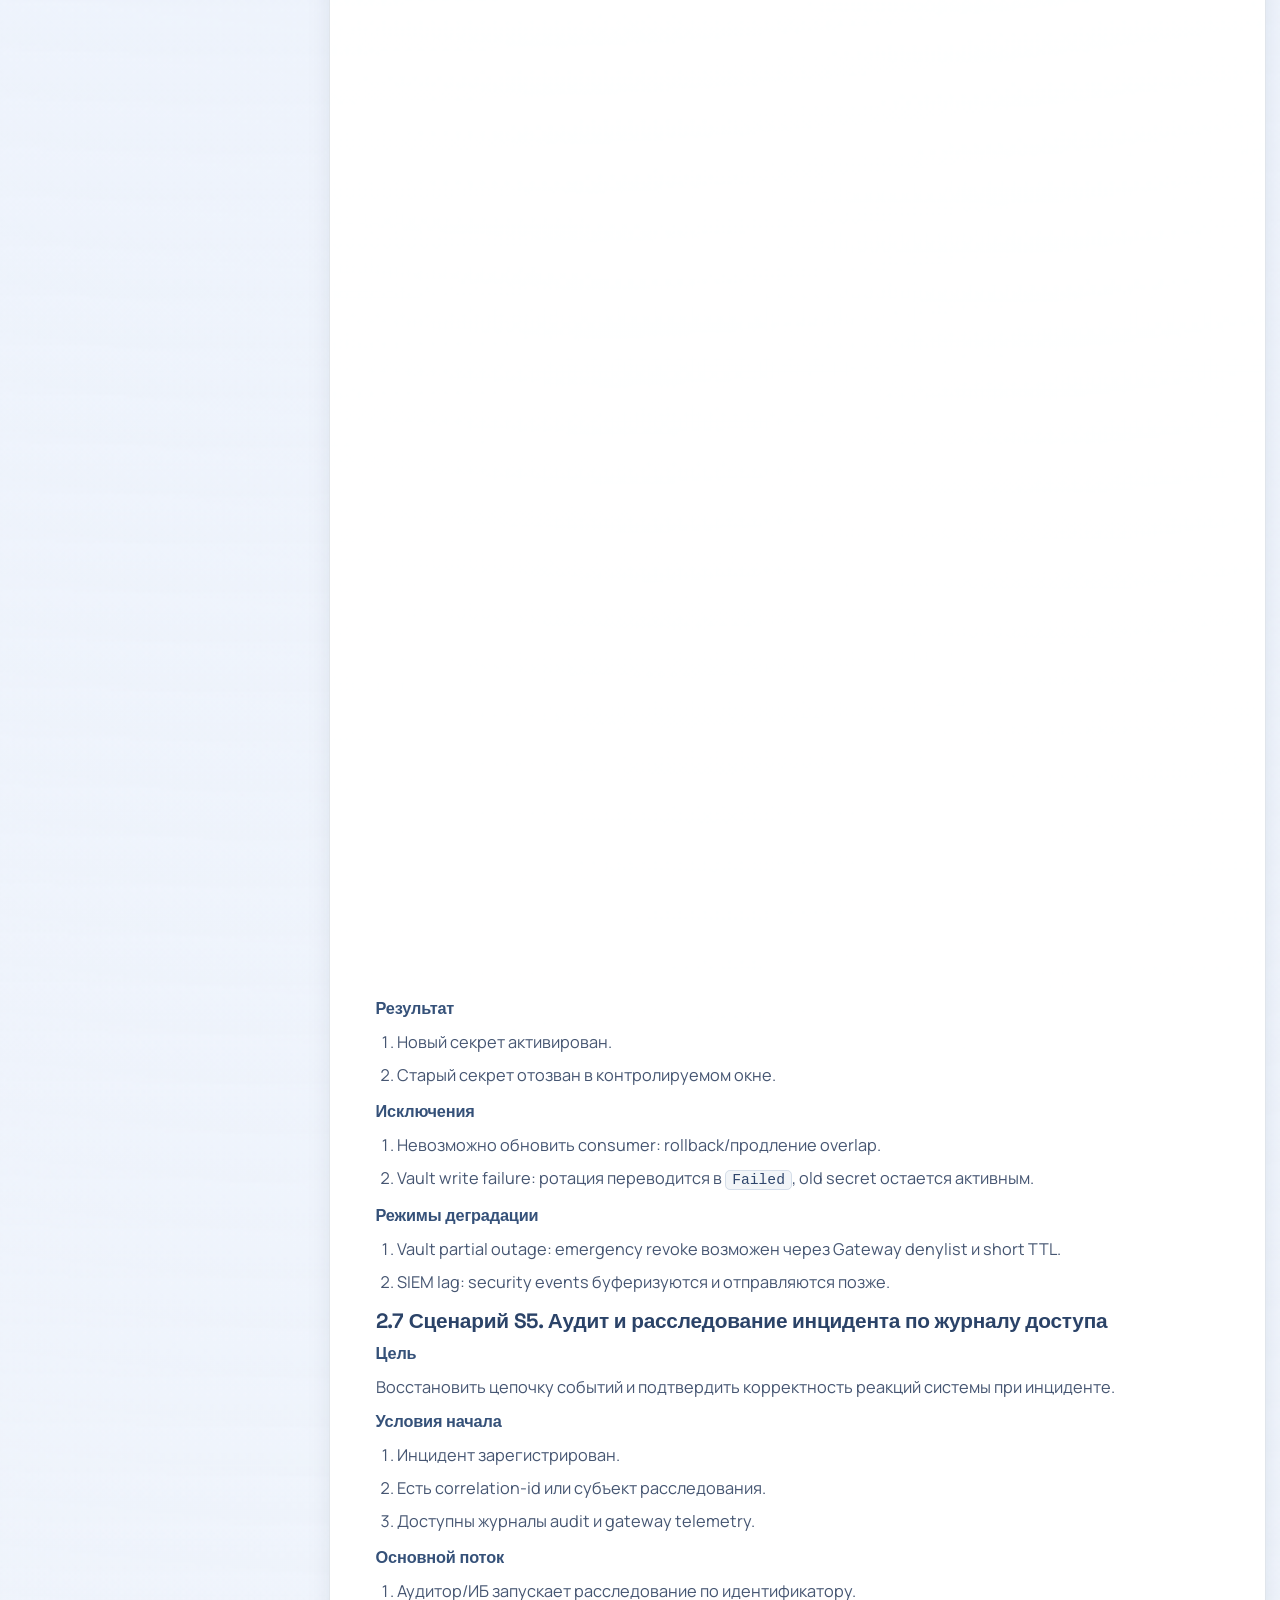
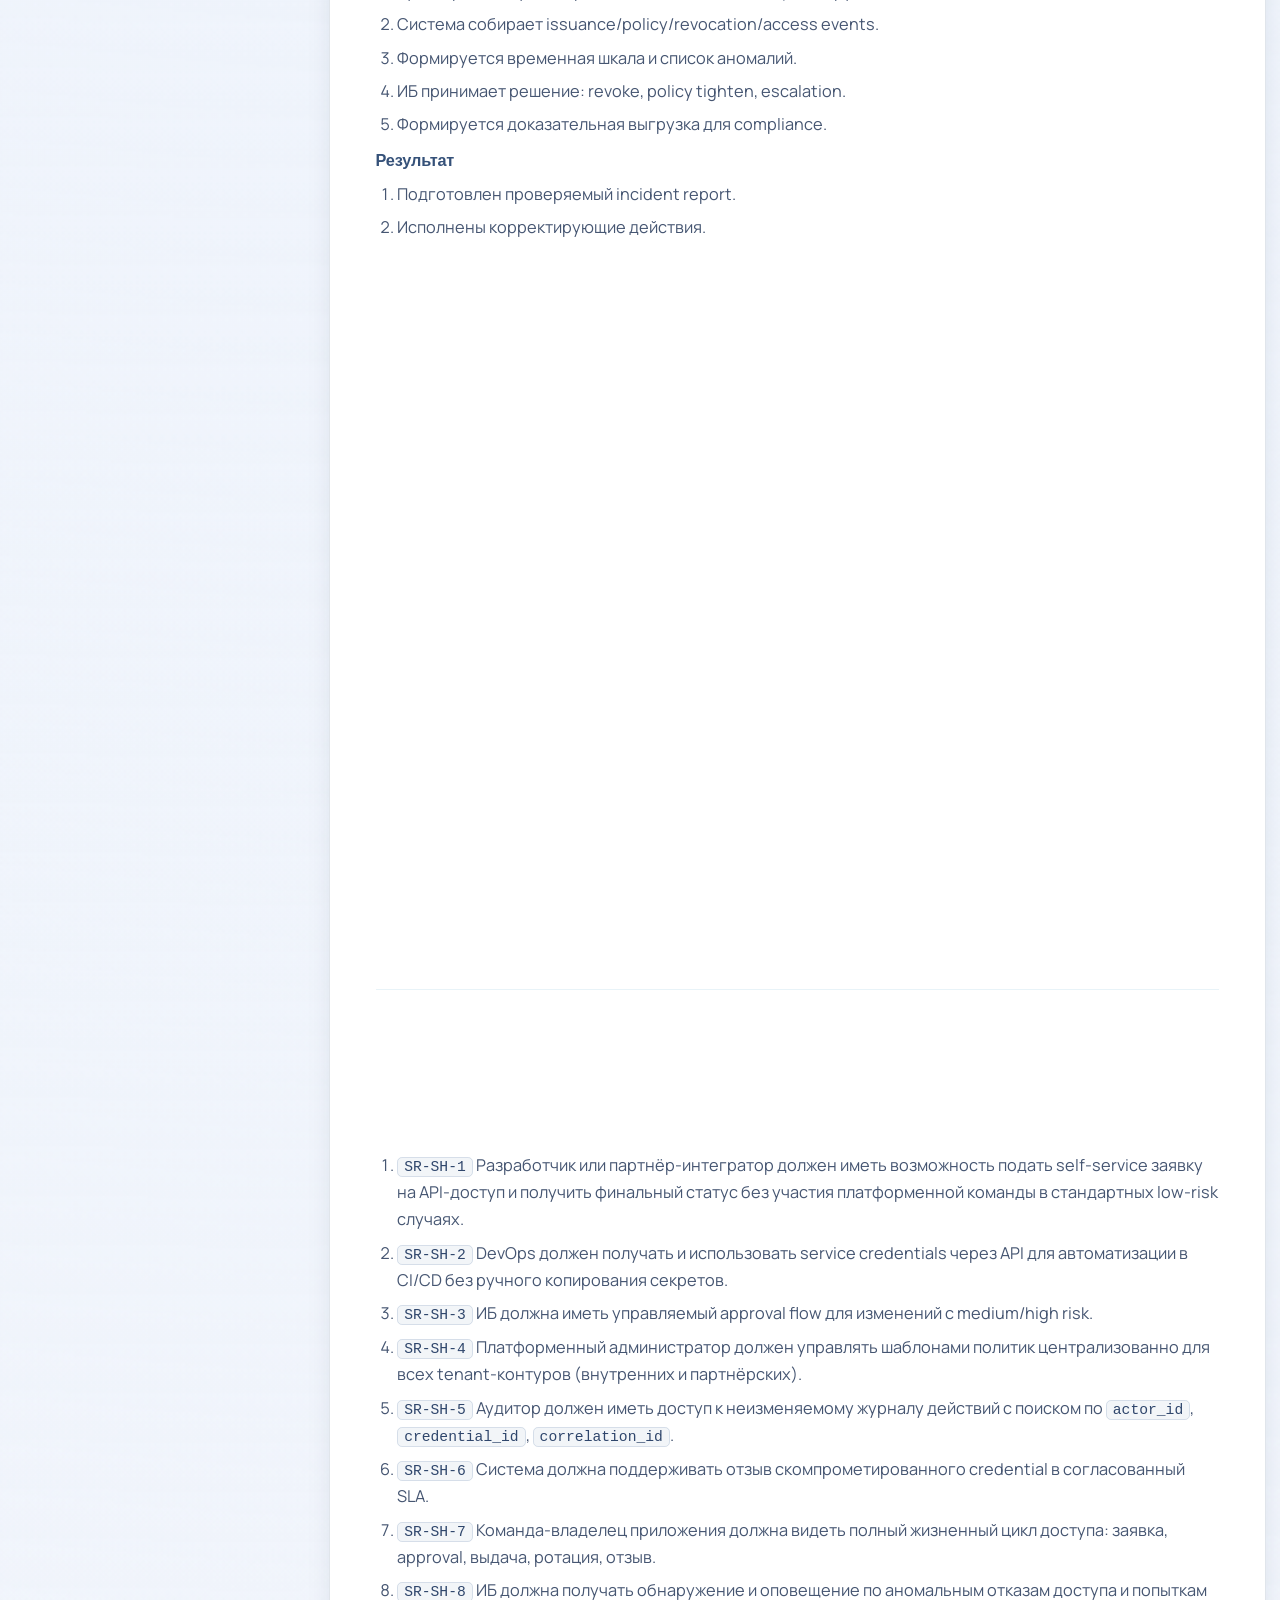
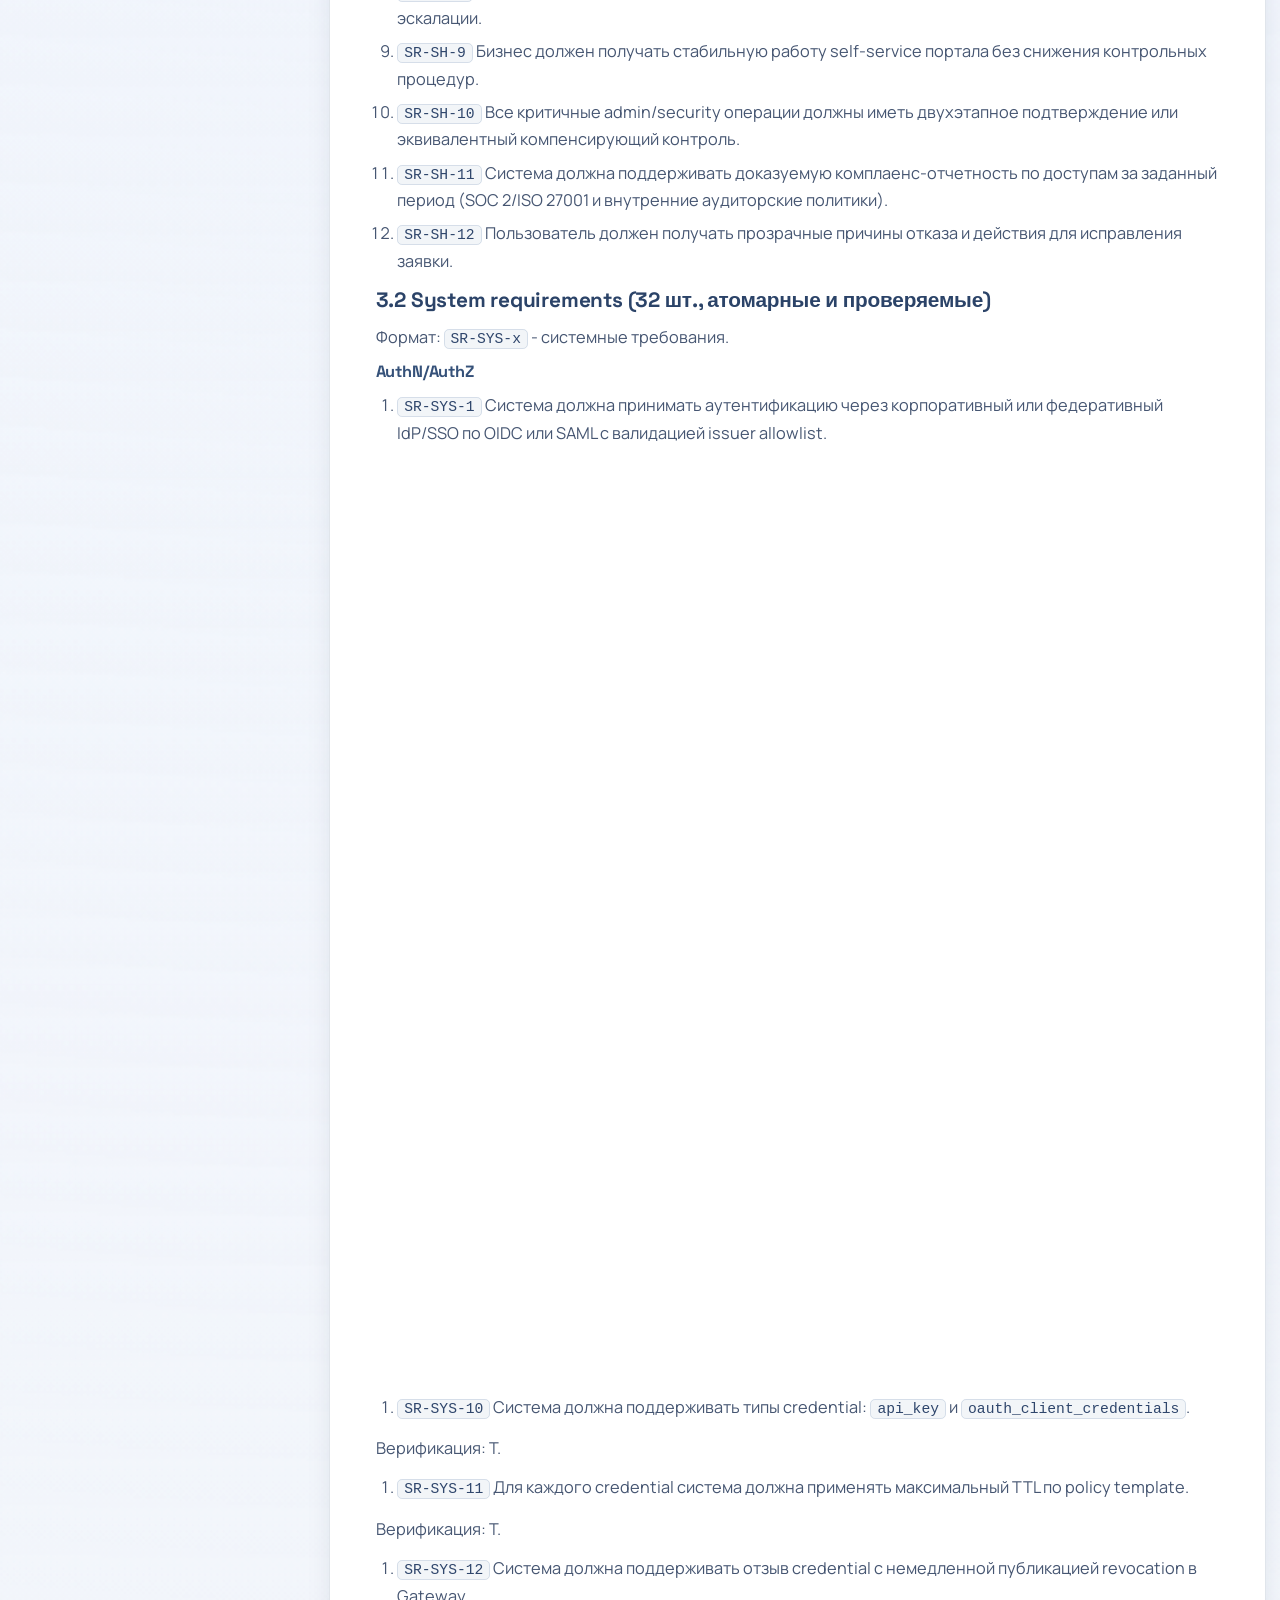
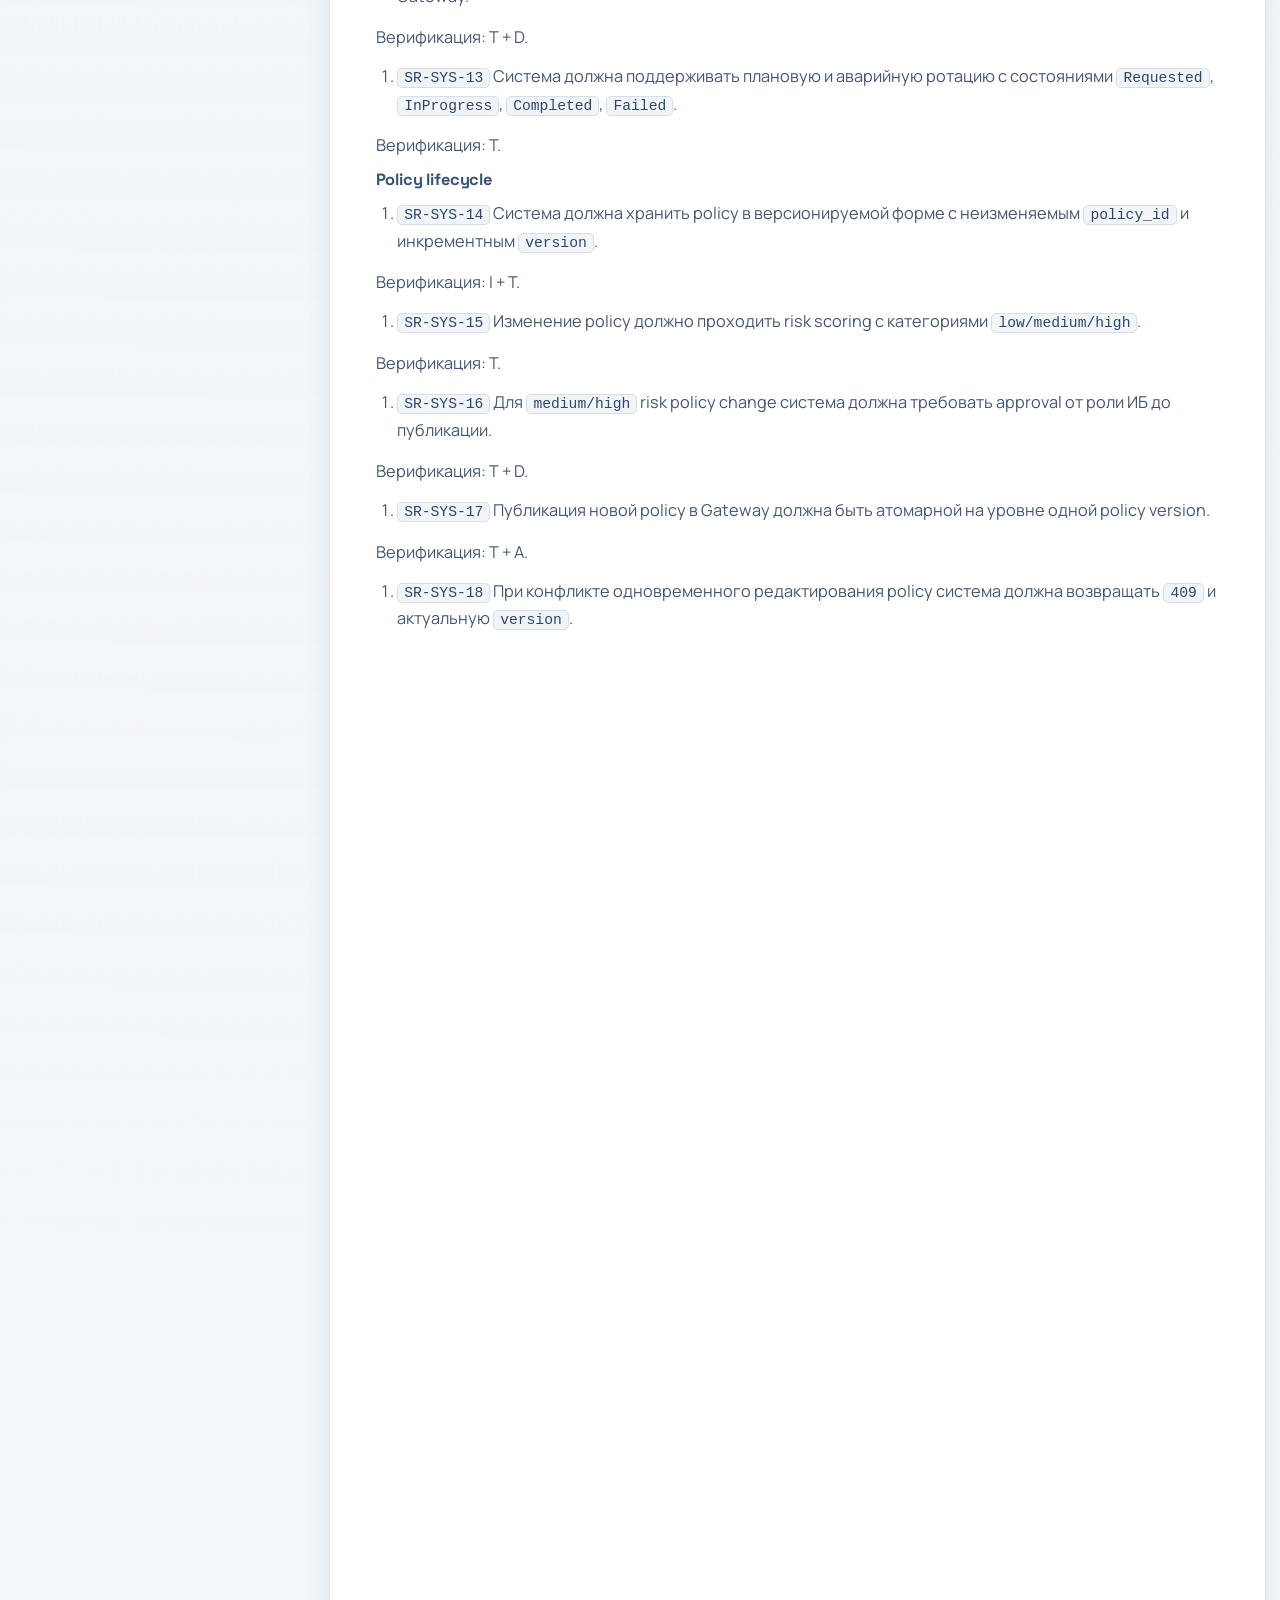
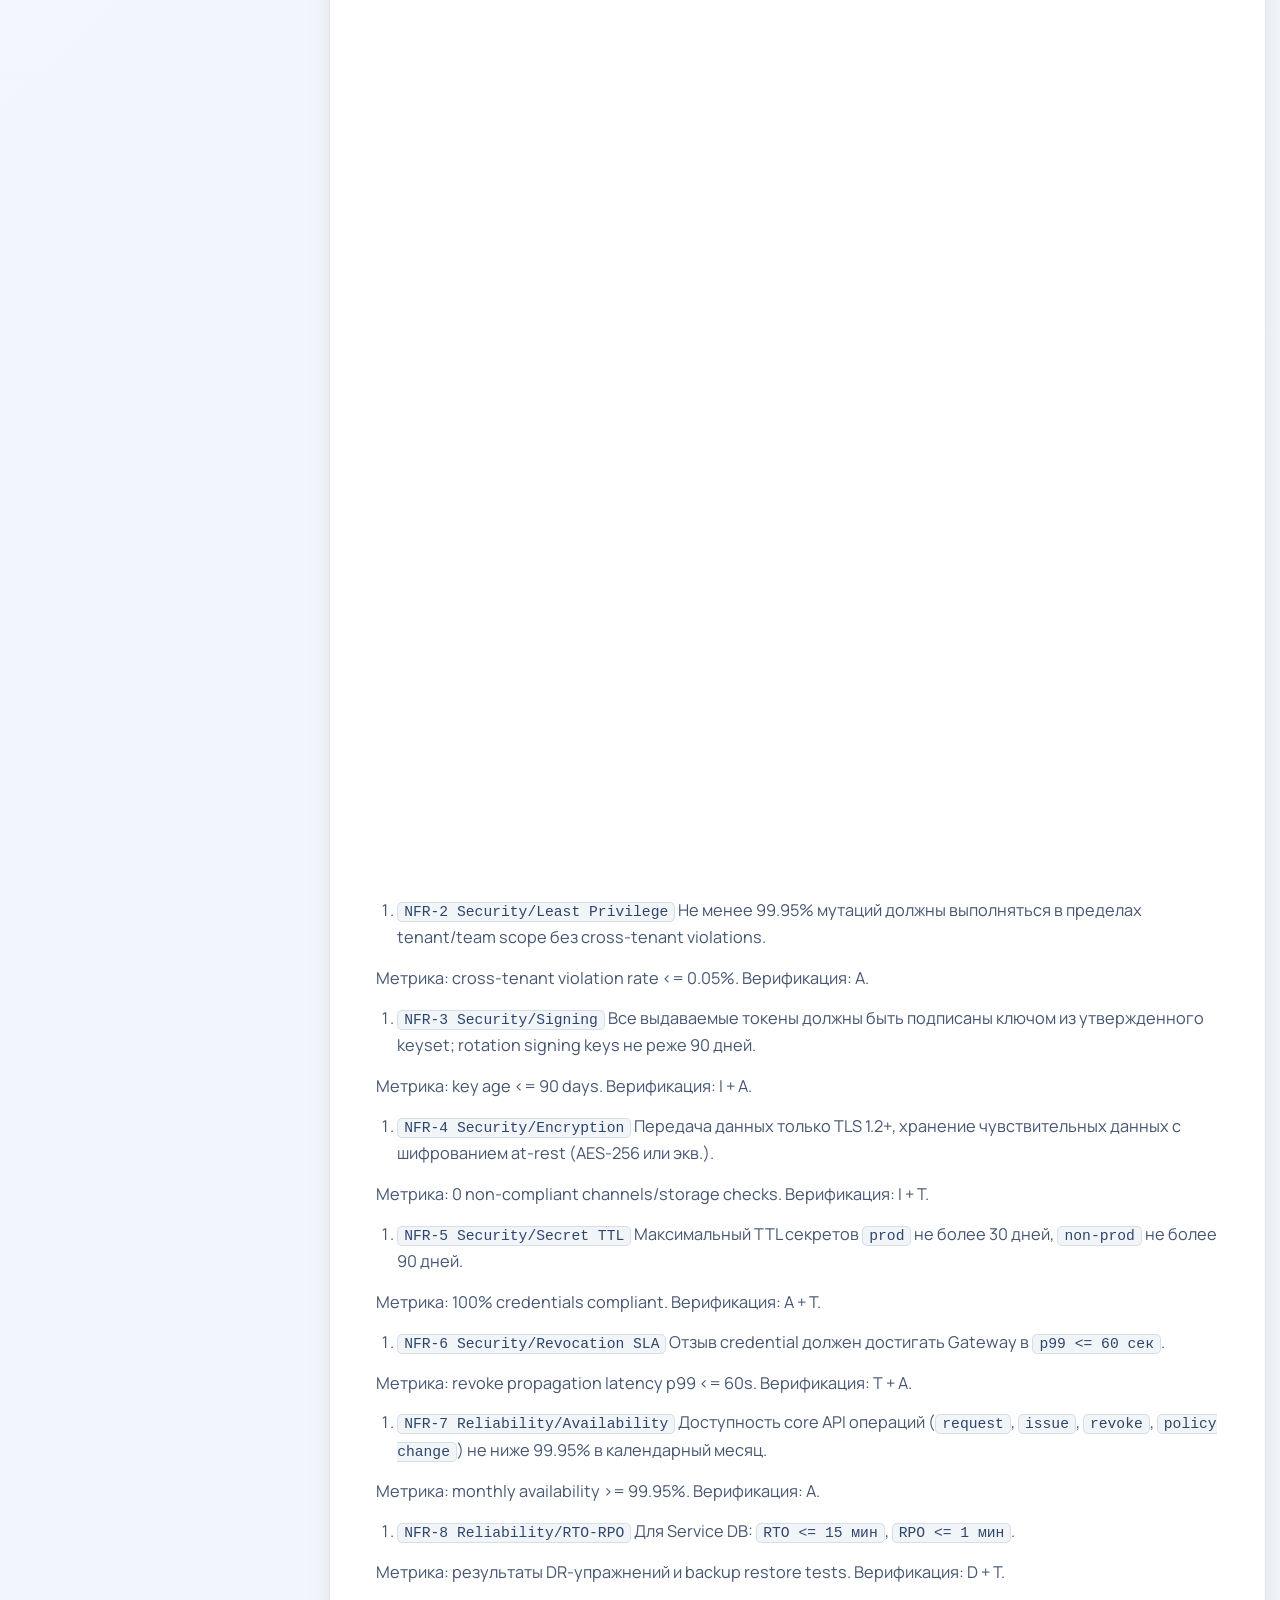
==== commit 5ac83bb2: "Add authors page and remove flying line particle effects" ====
--- a/visualization/index.html
+++ b/visualization/index.html
@@ -27,7 +27,10 @@
         <span class="brand-dot"></span>
         <span class="brand-label">API Access Management</span>
       </div>
-      <a class="topbar-link" href="../API_Access_Management_Case.md" target="_blank" rel="noreferrer">Открыть исходный .md</a>
+      <nav class="topbar-actions" aria-label="Разделы">
+        <a class="topbar-link" href="./authors.html">Авторы</a>
+        <a class="topbar-link" href="../API_Access_Management_Case.md" target="_blank" rel="noreferrer">Открыть исходный .md</a>
+      </nav>
     </header>
 
     <div class="progress-wrap" aria-hidden="true">
--- a/visualization/styles.css
+++ b/visualization/styles.css
@@ -41,14 +41,7 @@
 }
 
 #fx-canvas {
-  position: fixed;
-  inset: 0;
-  width: 100%;
-  height: 100%;
-  pointer-events: none;
-  z-index: 6;
-  opacity: 0.9;
-  mix-blend-mode: screen;
+  display: none;
 }
 
 .ambient {
@@ -101,14 +94,7 @@
 }
 
 .grain {
-  position: fixed;
-  inset: 0;
-  background-image: radial-gradient(rgba(39, 61, 96, 0.04) 0.7px, transparent 0.7px);
-  background-size: 4px 4px;
-  opacity: 0.24;
-  mix-blend-mode: normal;
-  pointer-events: none;
-  z-index: -1;
+  display: none;
 }
 
 .topbar {
@@ -132,6 +118,12 @@
   min-width: 0;
 }
 
+.topbar-actions {
+  display: flex;
+  align-items: center;
+  gap: 8px;
+}
+
 .brand-dot {
   width: 11px;
   height: 11px;
@@ -205,11 +197,7 @@
 }
 
 .hero::after {
-  content: "";
-  position: absolute;
-  inset: 16% 0 auto;
-  height: 1px;
-  background: linear-gradient(90deg, transparent, rgba(103, 129, 170, 0.4), transparent);
+  content: none;
 }
 
 .hero-eyebrow {
@@ -739,24 +727,50 @@
 
 .shockwave {
   position: fixed;
-  width: 12px;
-  height: 12px;
+  width: 16px;
+  height: 16px;
   border-radius: 50%;
-  border: 2px solid rgba(83, 120, 184, 0.8);
+  border: 2px solid rgba(83, 120, 184, 0.88);
+  background: radial-gradient(circle, rgba(166, 196, 247, 0.35), rgba(122, 162, 230, 0.06));
+  box-shadow: 0 0 24px rgba(92, 138, 214, 0.35);
   transform: translate(-50%, -50%) scale(0.2);
   pointer-events: none;
-  z-index: 18;
+  z-index: 88;
   animation: shockOut 520ms ease-out forwards;
+}
+
+.boom-flash {
+  position: fixed;
+  width: 34px;
+  height: 34px;
+  border-radius: 50%;
+  pointer-events: none;
+  z-index: 92;
+  transform: translate(-50%, -50%) scale(0.2);
+  background: radial-gradient(circle, rgba(255, 255, 255, 0.95), rgba(255, 201, 153, 0.7), rgba(255, 125, 80, 0));
+  box-shadow: 0 0 26px rgba(255, 150, 93, 0.8);
+  animation: flashBoom 460ms ease-out forwards;
+}
+
+@keyframes flashBoom {
+  0% {
+    opacity: 1;
+    transform: translate(-50%, -50%) scale(0.2);
+  }
+  100% {
+    opacity: 0;
+    transform: translate(-50%, -50%) scale(8.8);
+  }
 }
 
 @keyframes shockOut {
   0% {
-    opacity: 0.85;
+    opacity: 0.95;
     transform: translate(-50%, -50%) scale(0.2);
   }
   100% {
     opacity: 0;
-    transform: translate(-50%, -50%) scale(11);
+    transform: translate(-50%, -50%) scale(15);
   }
 }
 
@@ -795,6 +809,11 @@
     padding: 6px 10px;
   }
 
+  .topbar-actions {
+    flex-wrap: wrap;
+    justify-content: flex-end;
+  }
+
   .hero {
     min-height: auto;
     padding-top: 36px;
@@ -824,18 +843,3 @@
     text-align: center;
   }
 }
-
-@media (prefers-reduced-motion: reduce) {
-  #fx-canvas {
-    display: none;
-  }
-
-  .hero-plate-a,
-  .hero-plate-b,
-  .hero-ring,
-  .hero-core,
-  .ambient-a,
-  .ambient-b {
-    animation: none !important;
-  }
-}
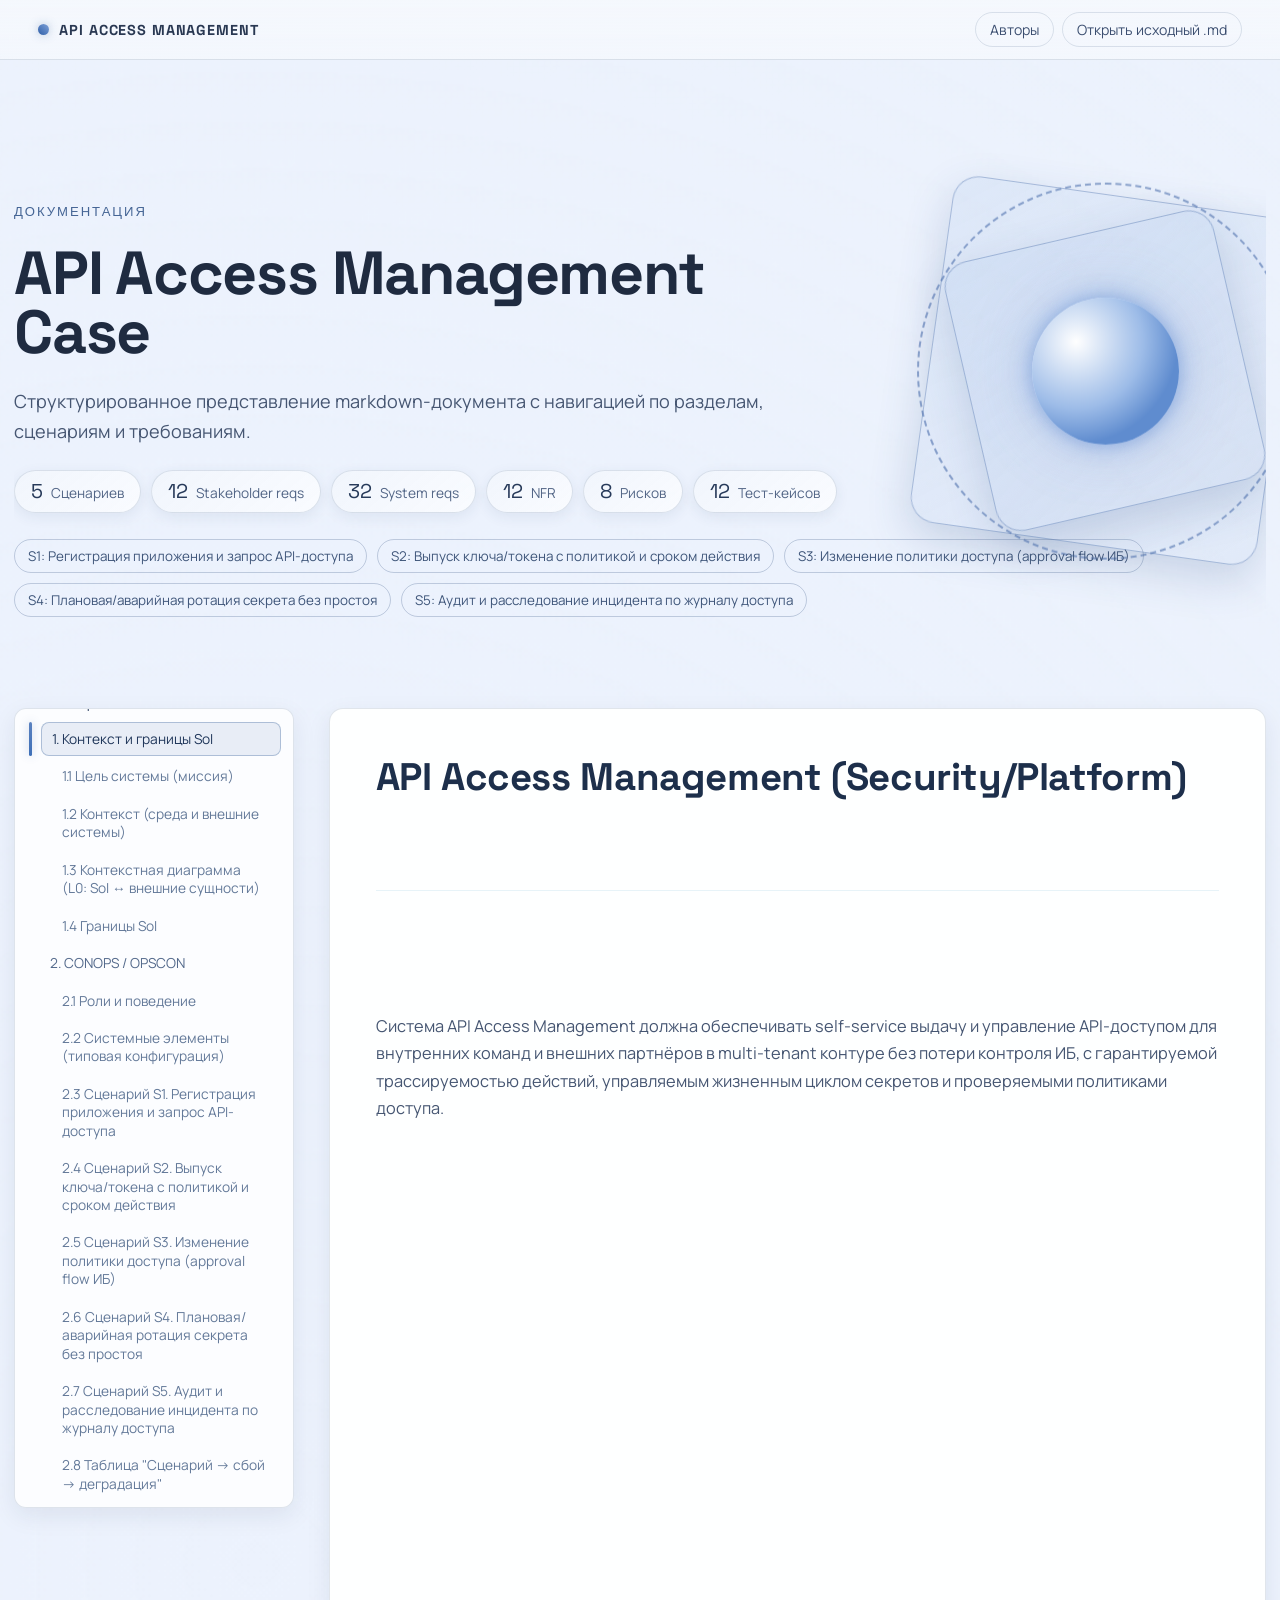
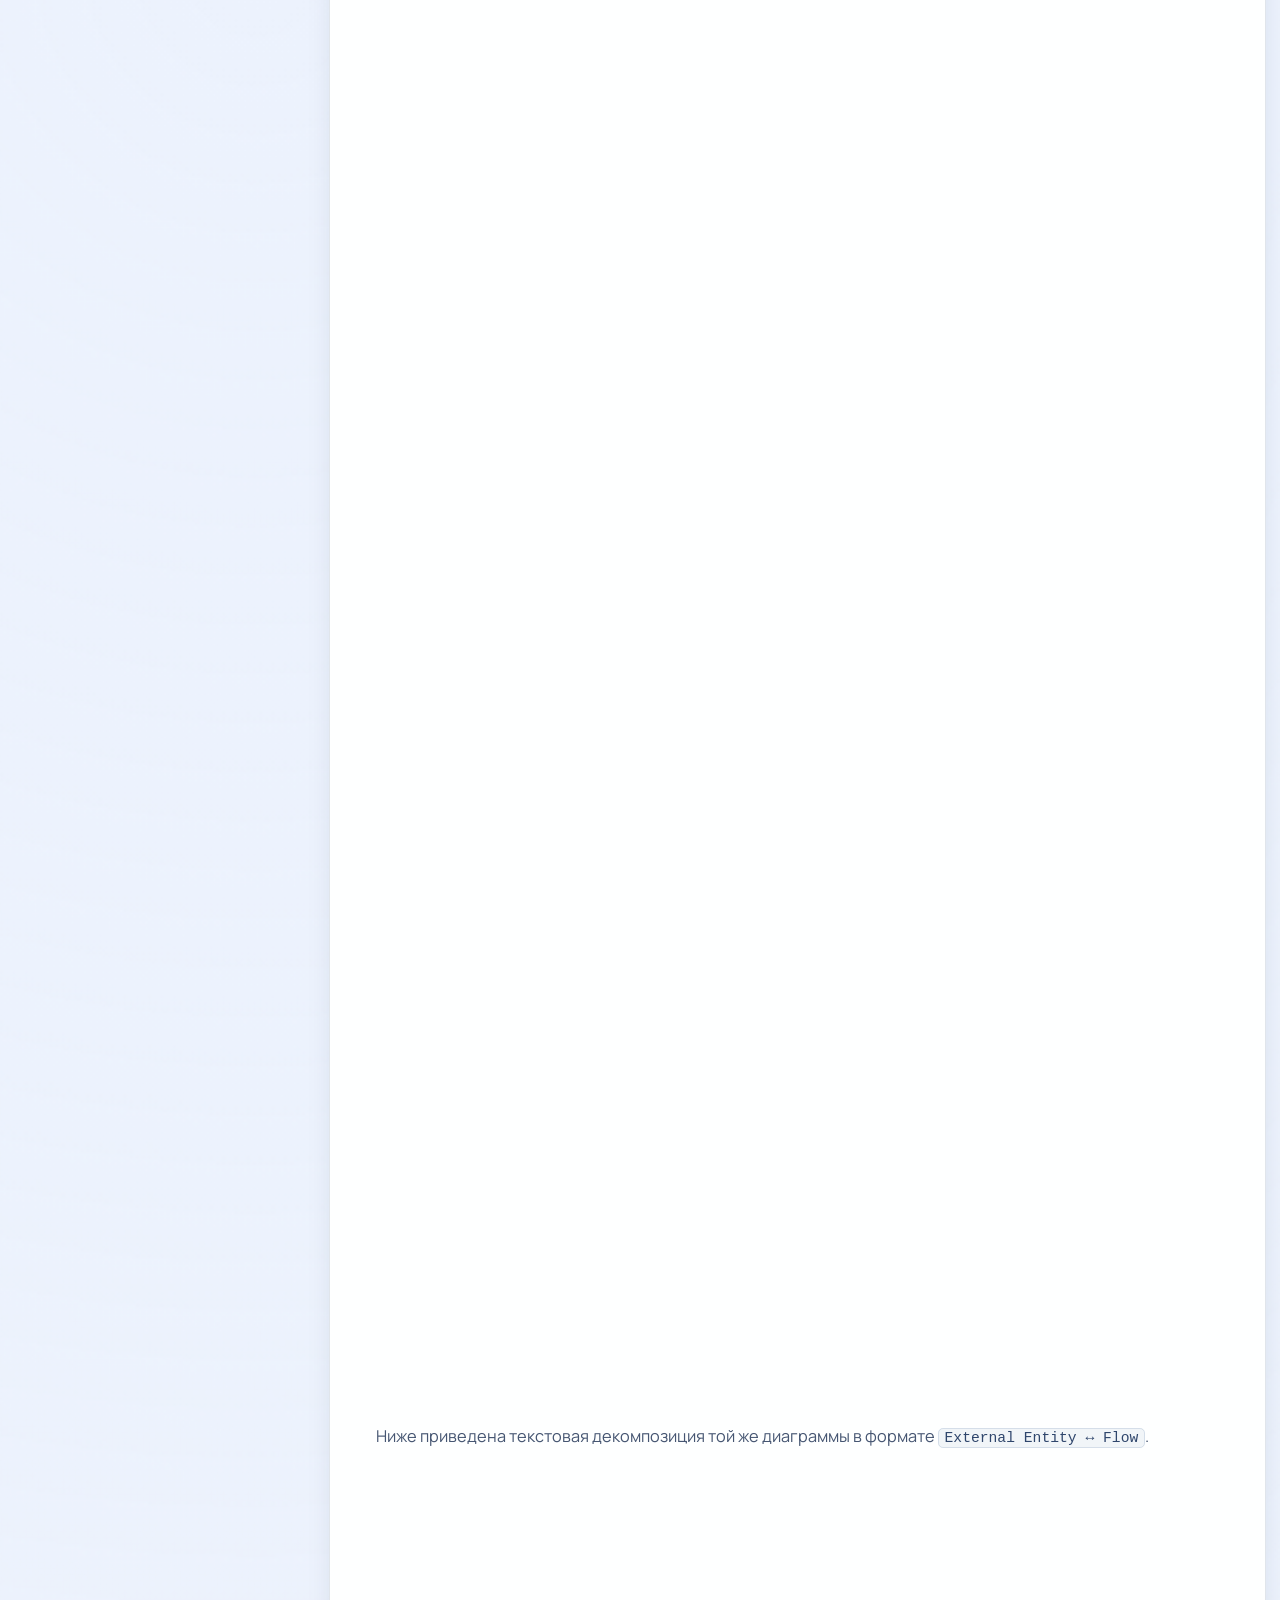
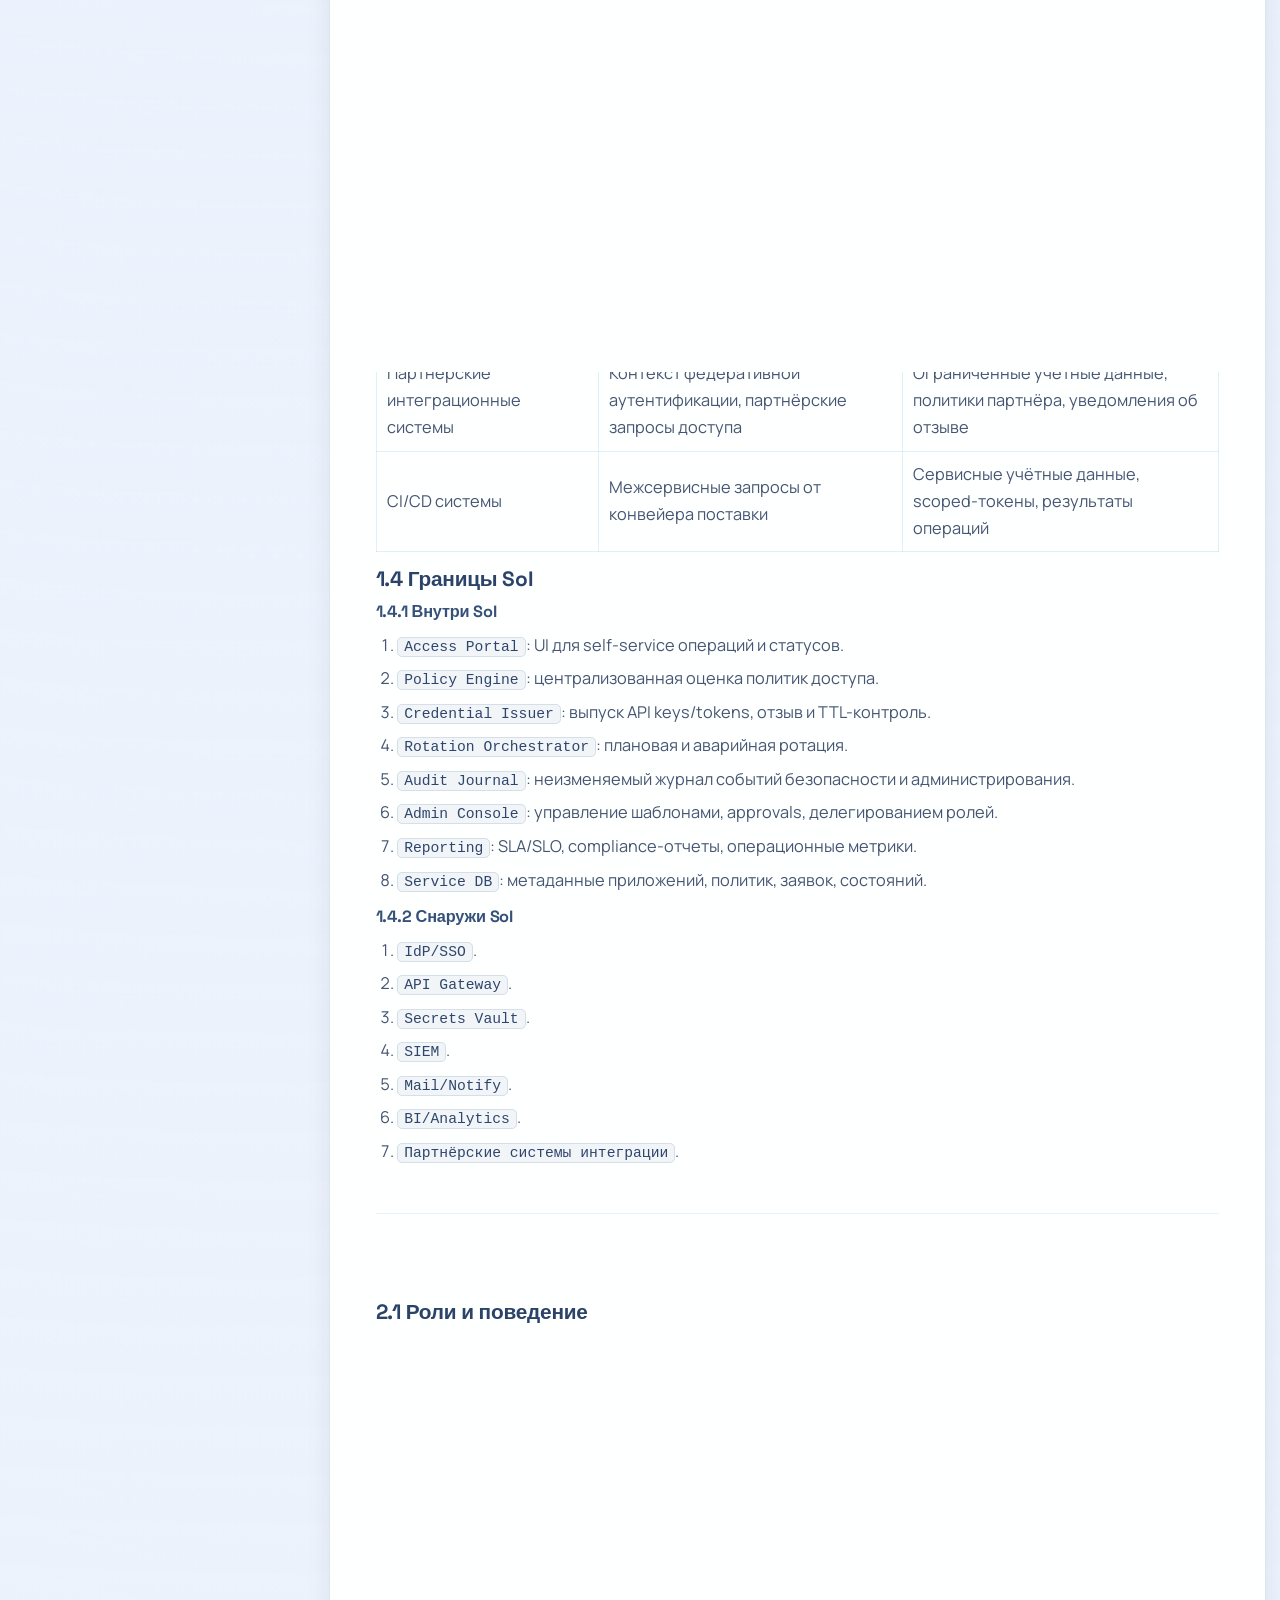
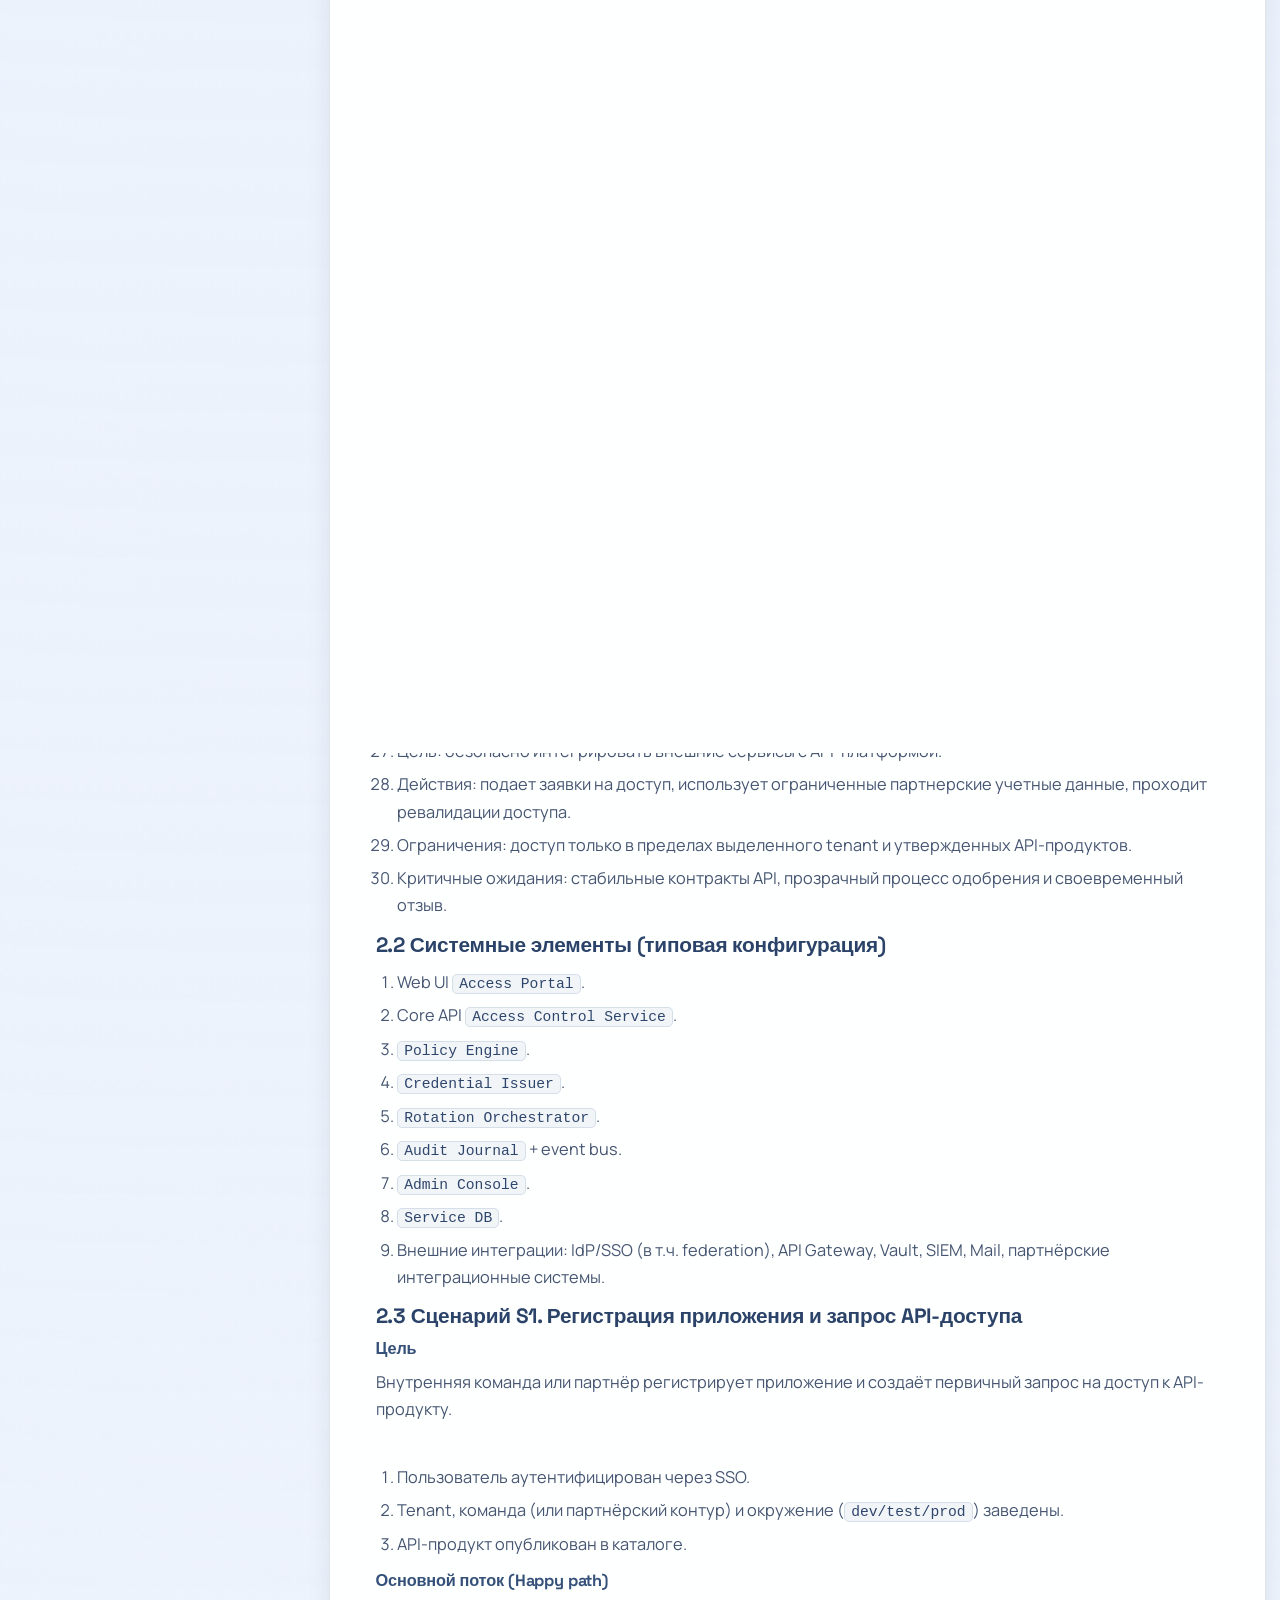
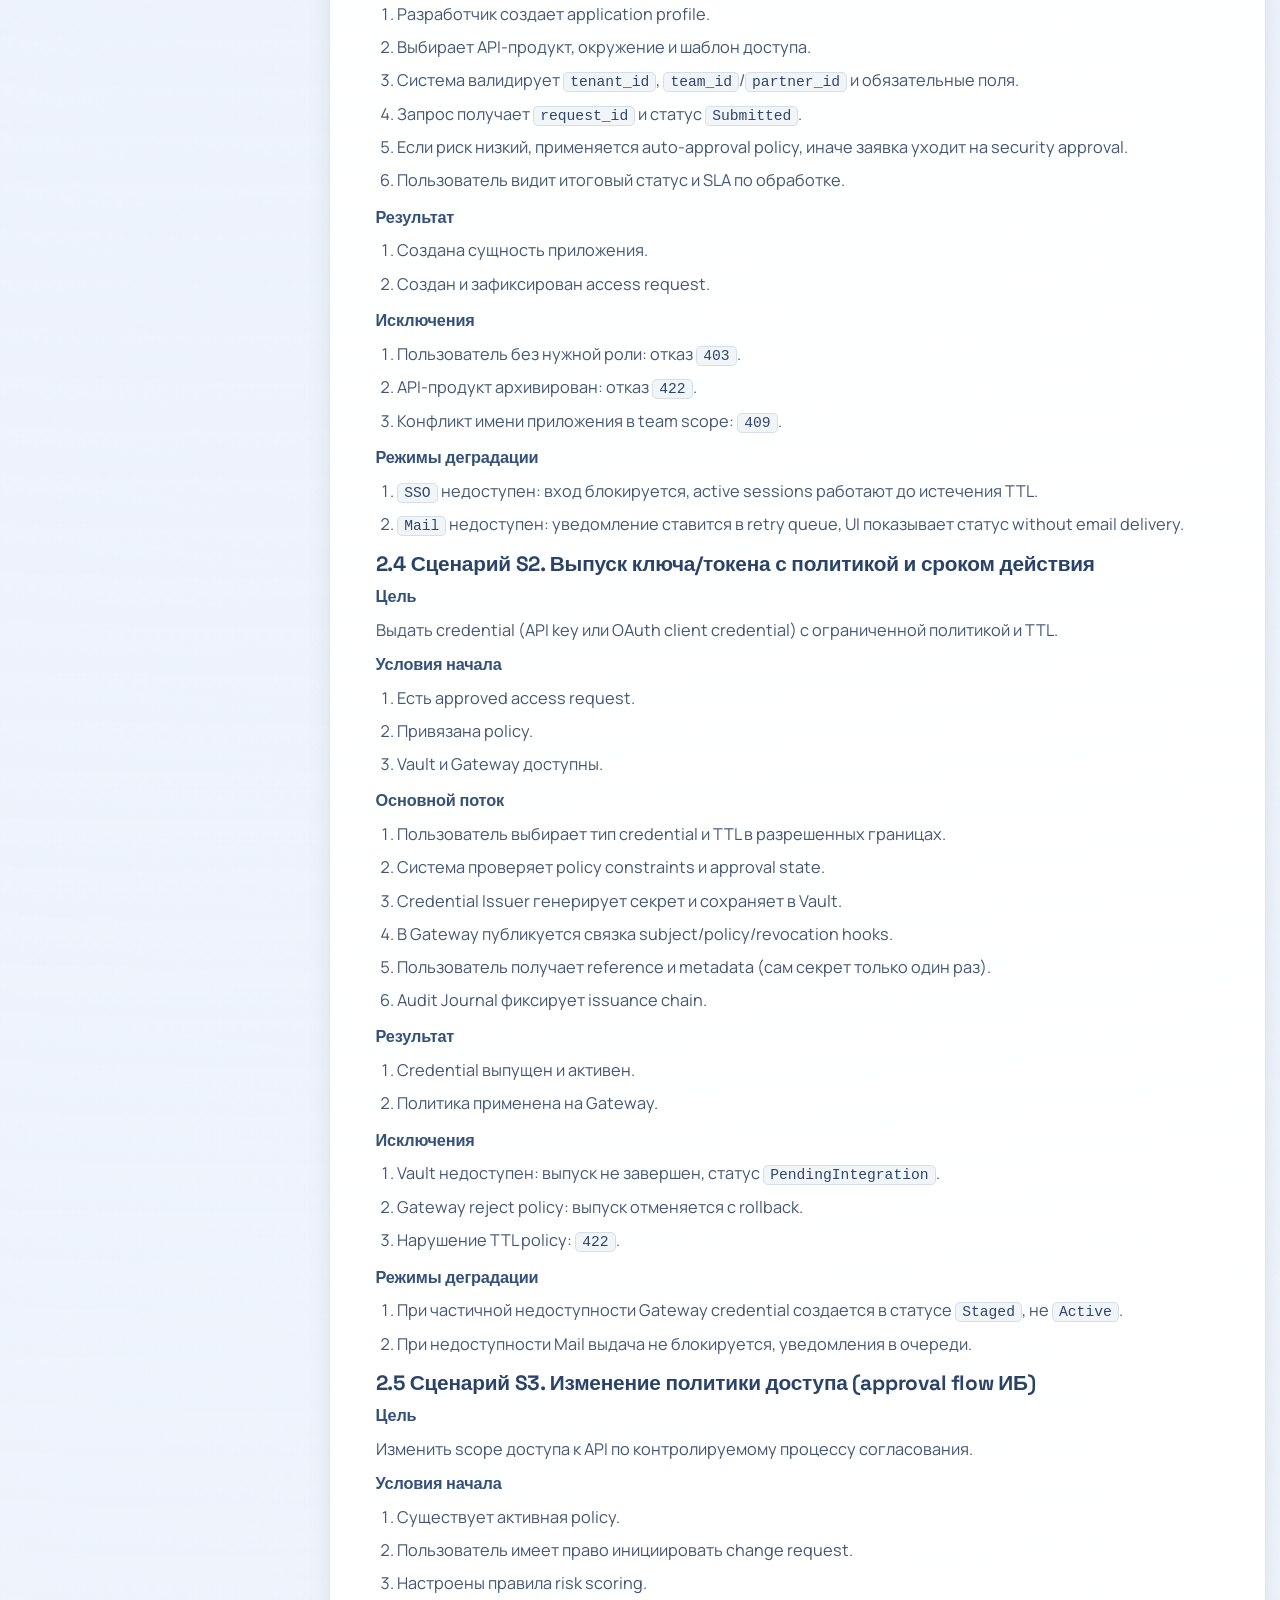
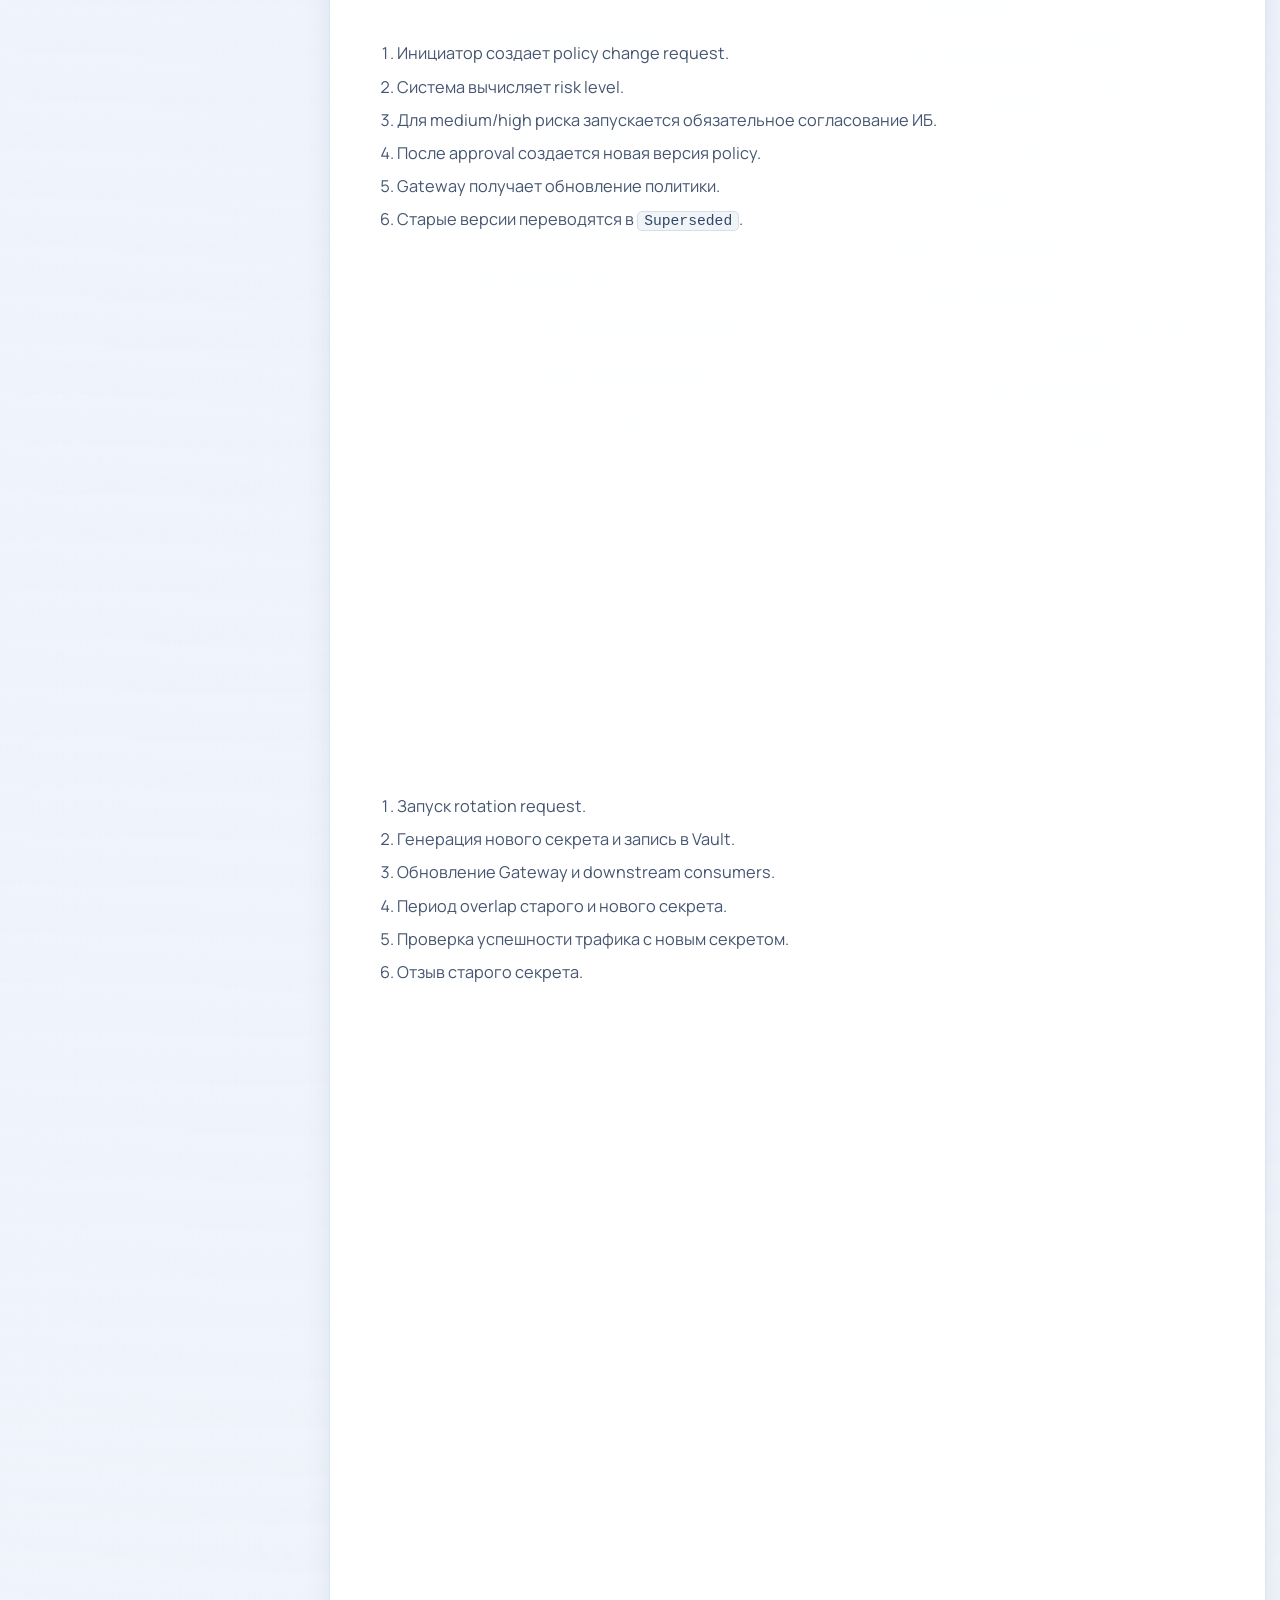
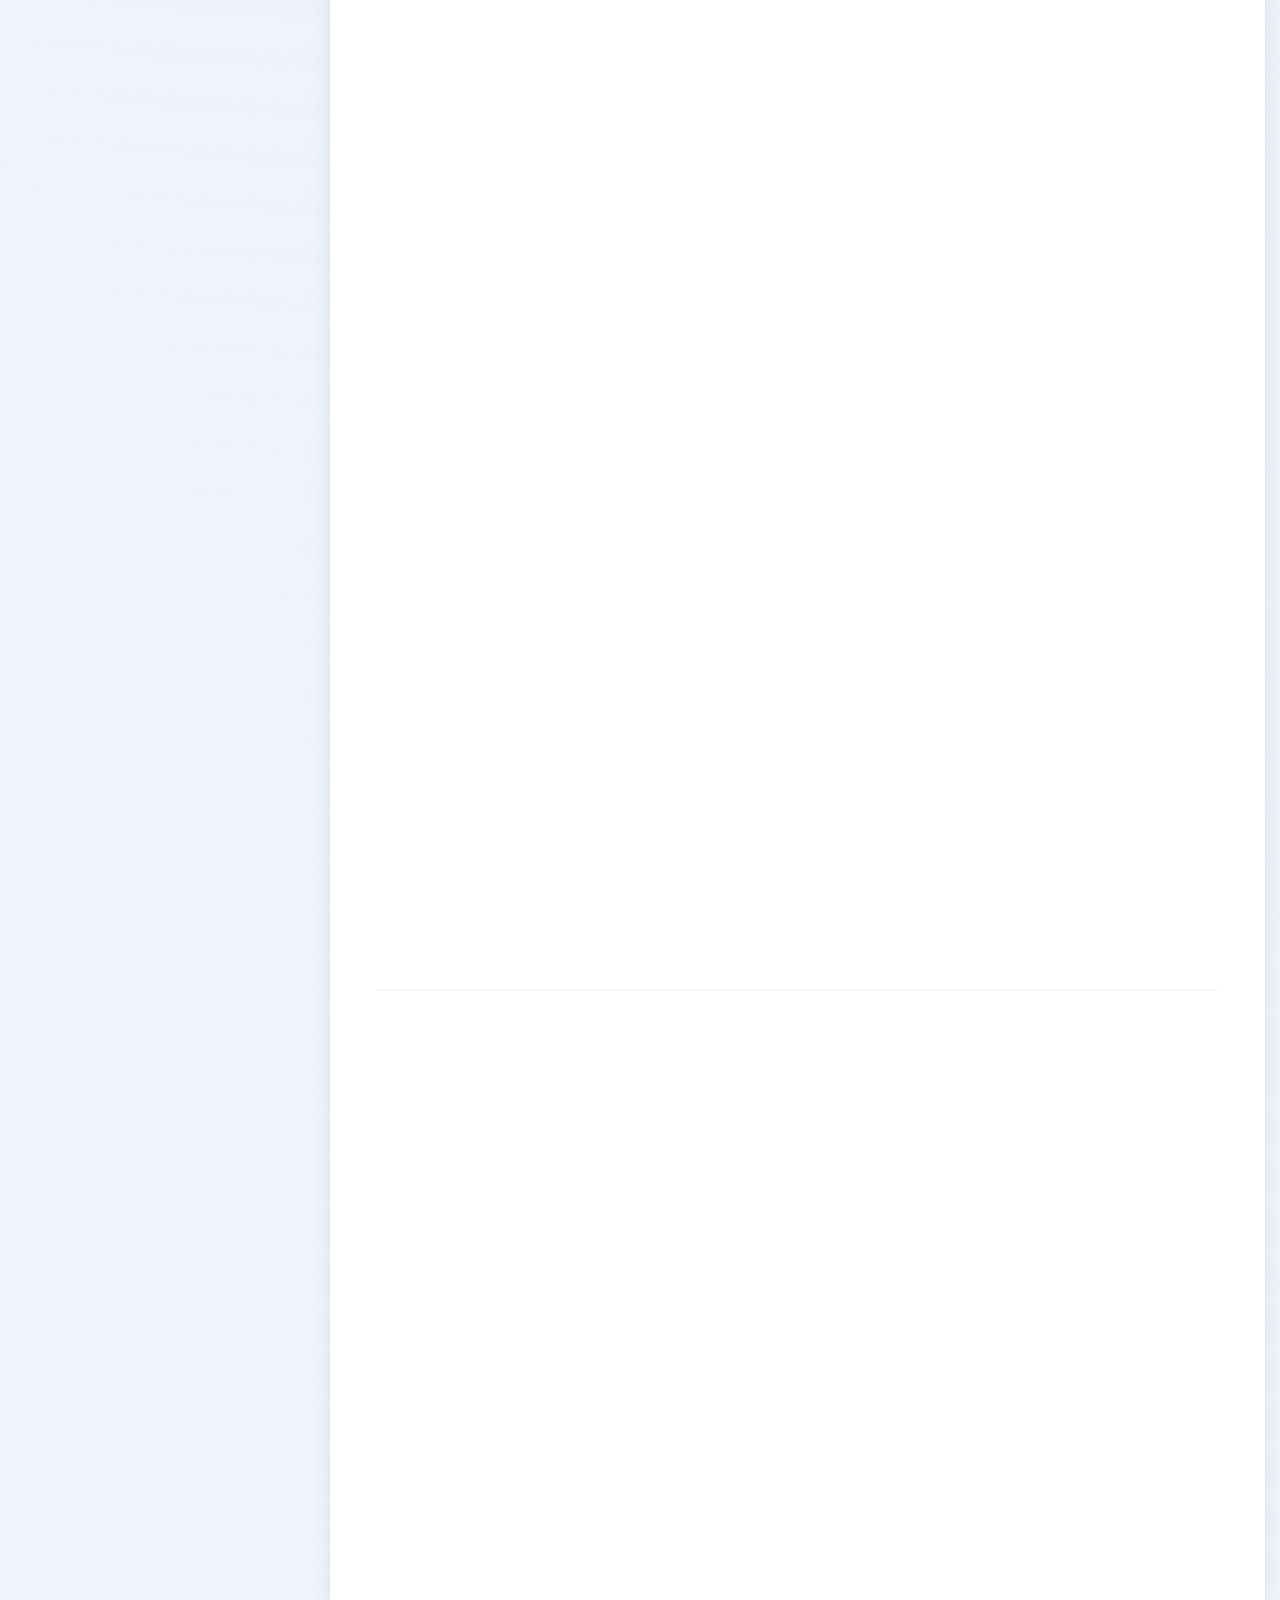
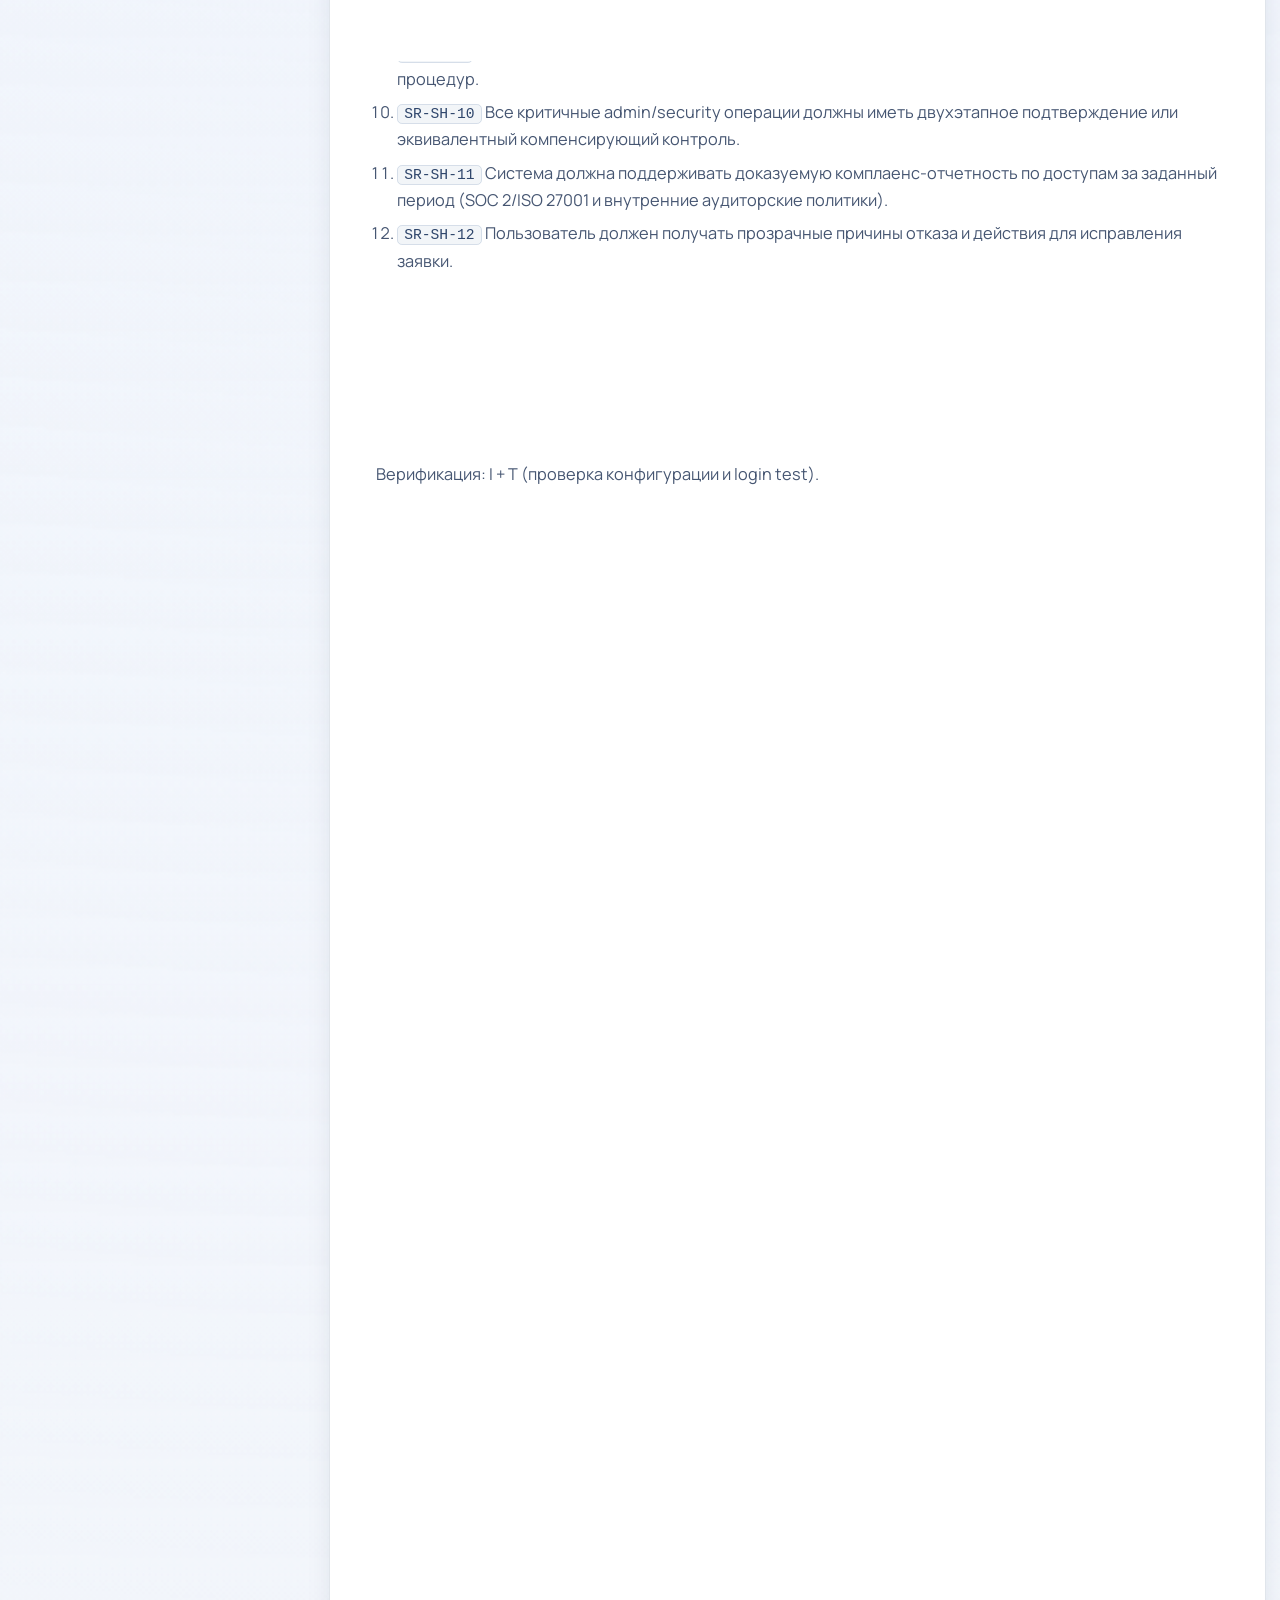
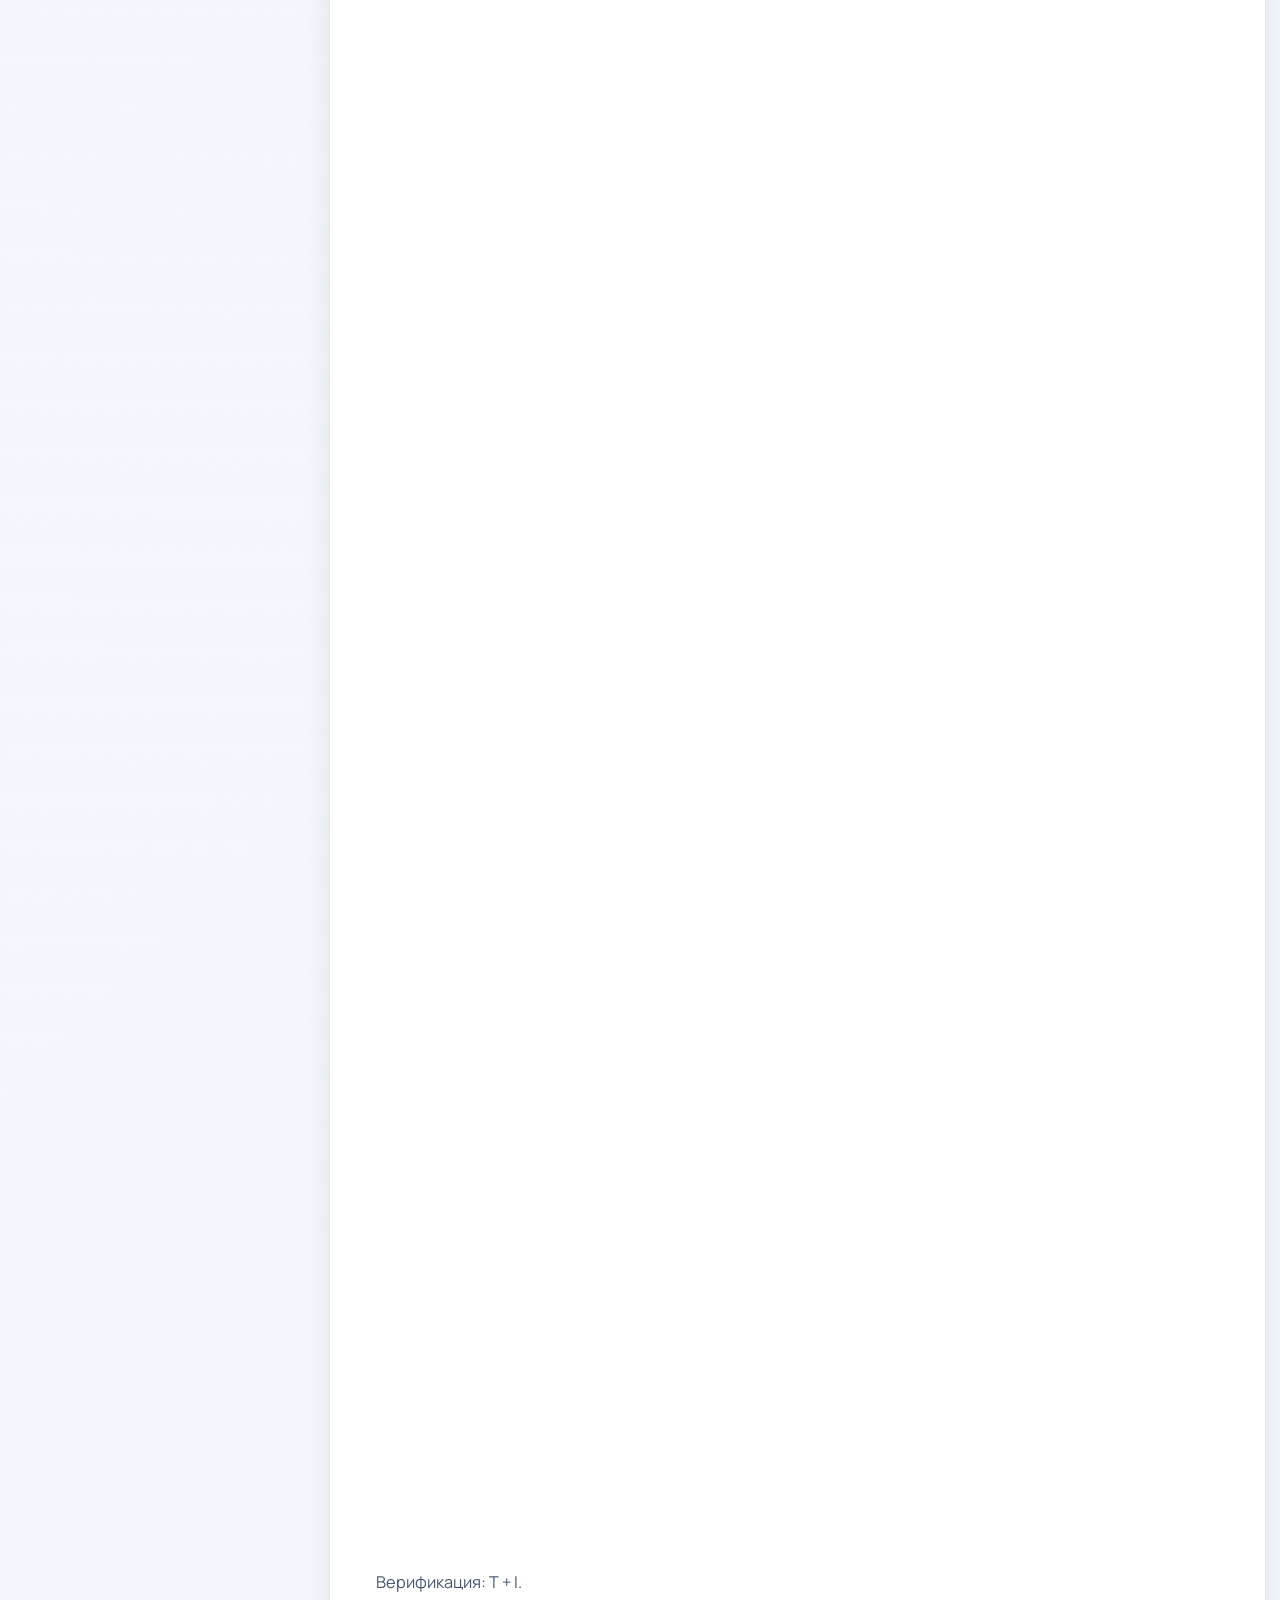
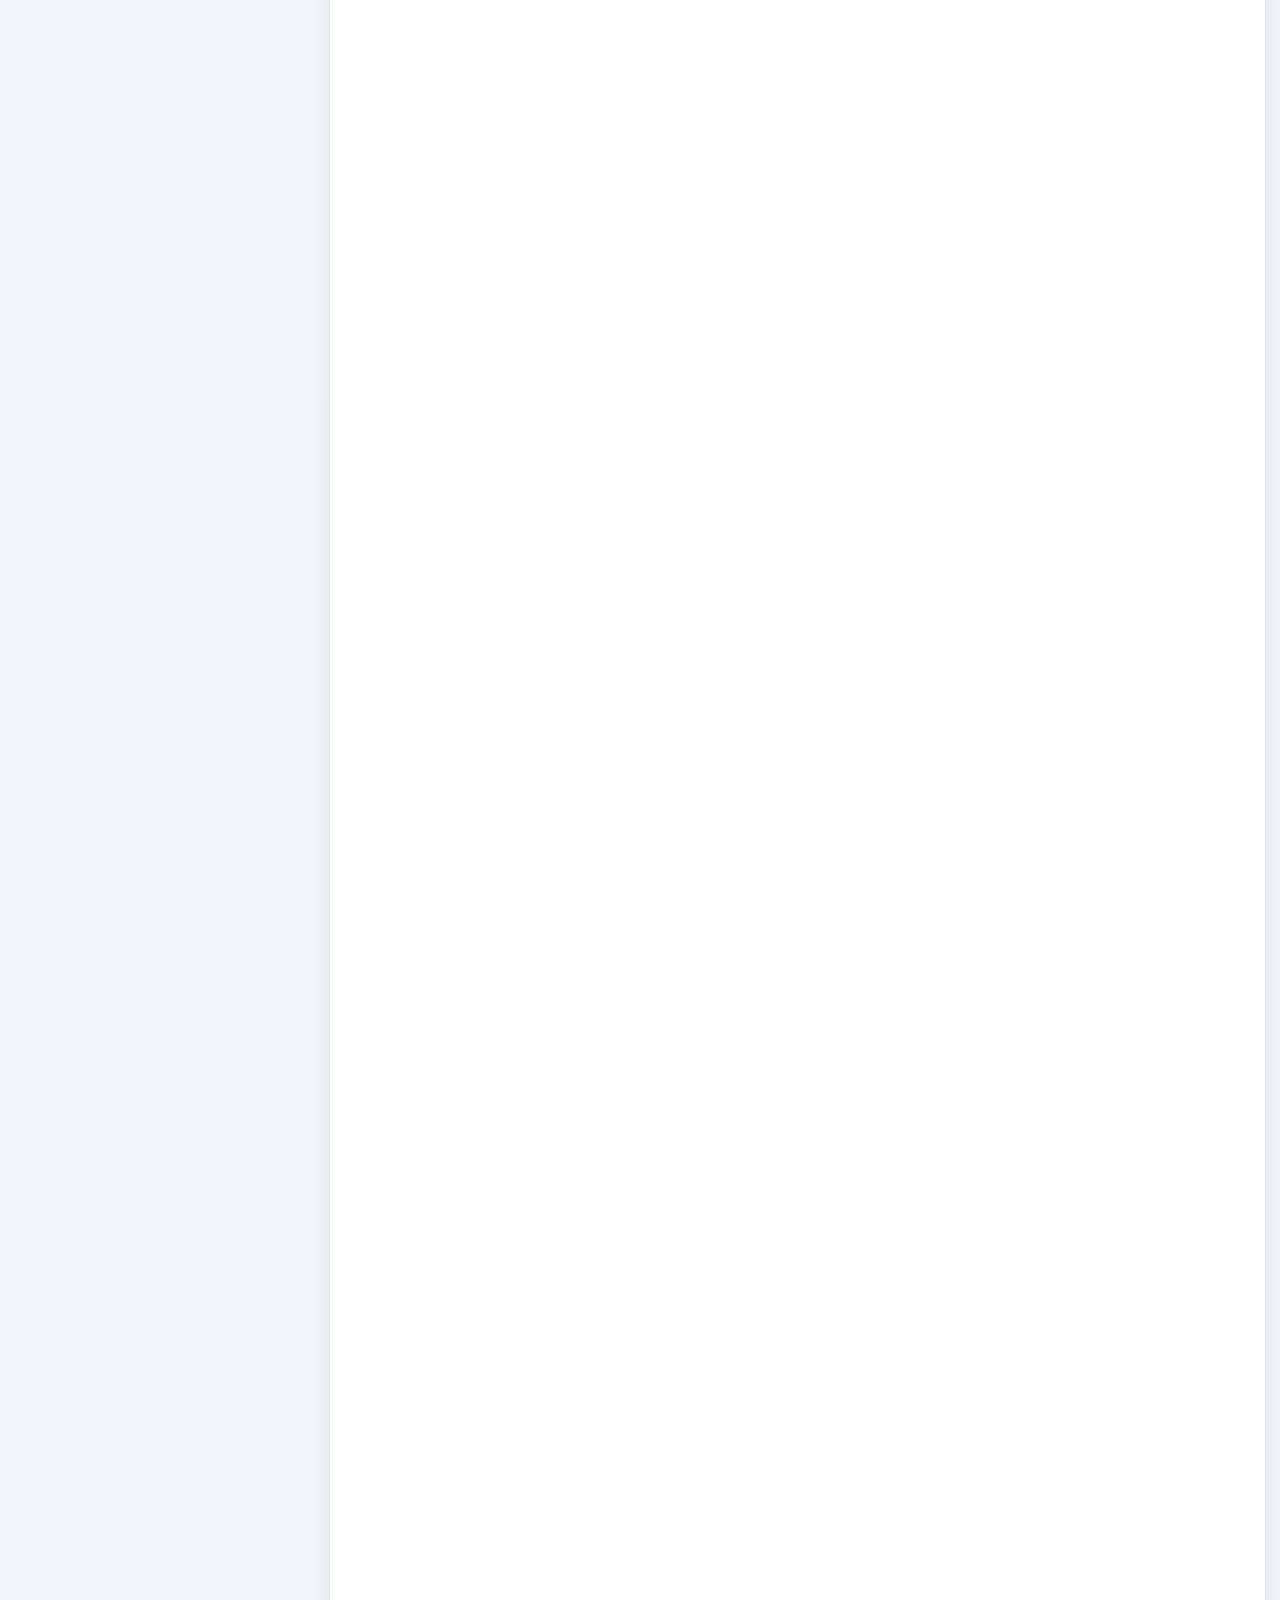
==== commit f80b035a: "Disable remaining flying visual layers and bust cache" ====
--- a/visualization/index.html
+++ b/visualization/index.html
@@ -14,10 +14,9 @@
       href="https://fonts.googleapis.com/css2?family=Manrope:wght@400;500;700;800&family=Space+Grotesk:wght@500;700&display=swap"
       rel="stylesheet"
     />
-    <link rel="stylesheet" href="./styles.css" />
+    <link rel="stylesheet" href="./styles.css?v=20260403a" />
   </head>
   <body>
-    <canvas id="fx-canvas" aria-hidden="true"></canvas>
     <div class="ambient ambient-a" aria-hidden="true"></div>
     <div class="ambient ambient-b" aria-hidden="true"></div>
     <div class="grain" aria-hidden="true"></div>
@@ -68,6 +67,6 @@
     <button id="to-top" class="to-top" type="button" aria-label="Наверх">Наверх</button>
 
     <script src="./case-markdown.js"></script>
-    <script src="./app.js"></script>
+    <script src="./app.js?v=20260403a"></script>
   </body>
 </html>
--- a/visualization/styles.css
+++ b/visualization/styles.css
@@ -45,12 +45,7 @@
 }
 
 .ambient {
-  position: fixed;
-  border-radius: 50%;
-  filter: blur(80px);
-  pointer-events: none;
-  z-index: -3;
-  opacity: 0.18;
+  display: none;
 }
 
 .ambient-a {
